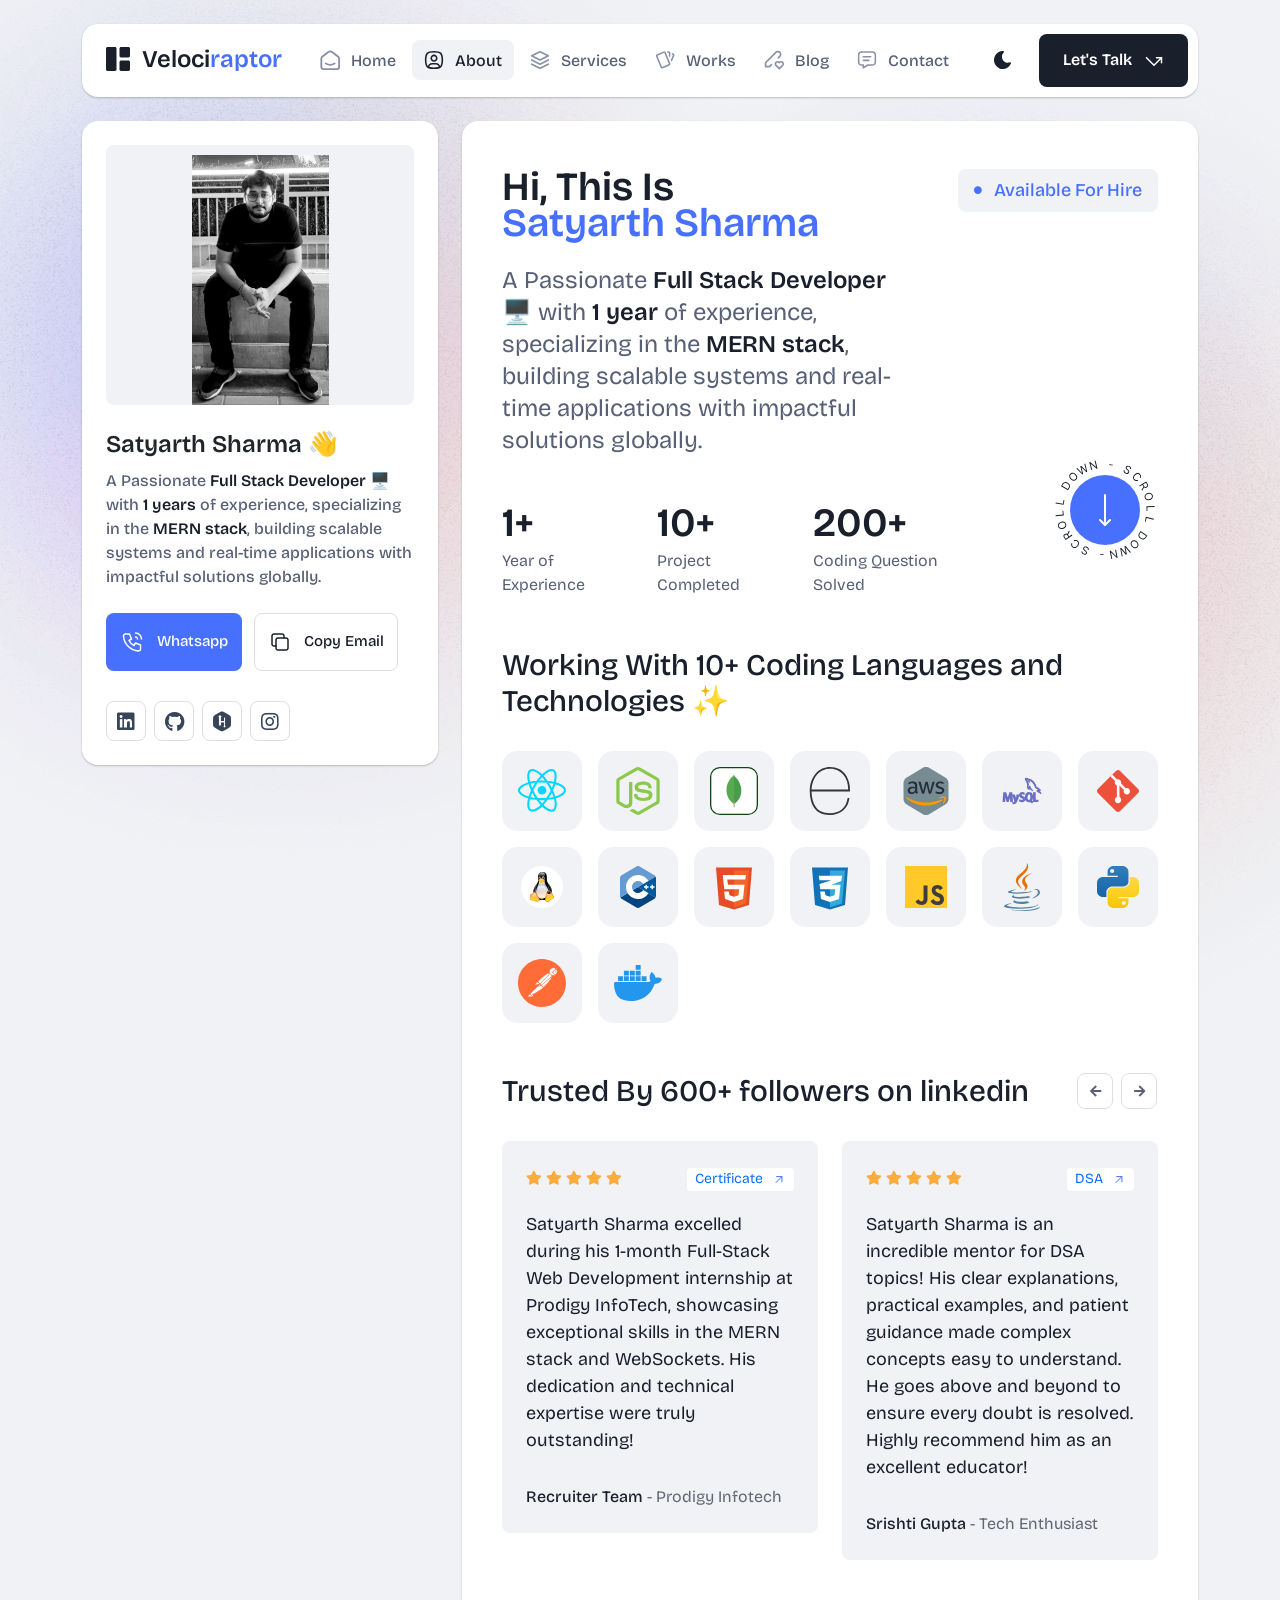
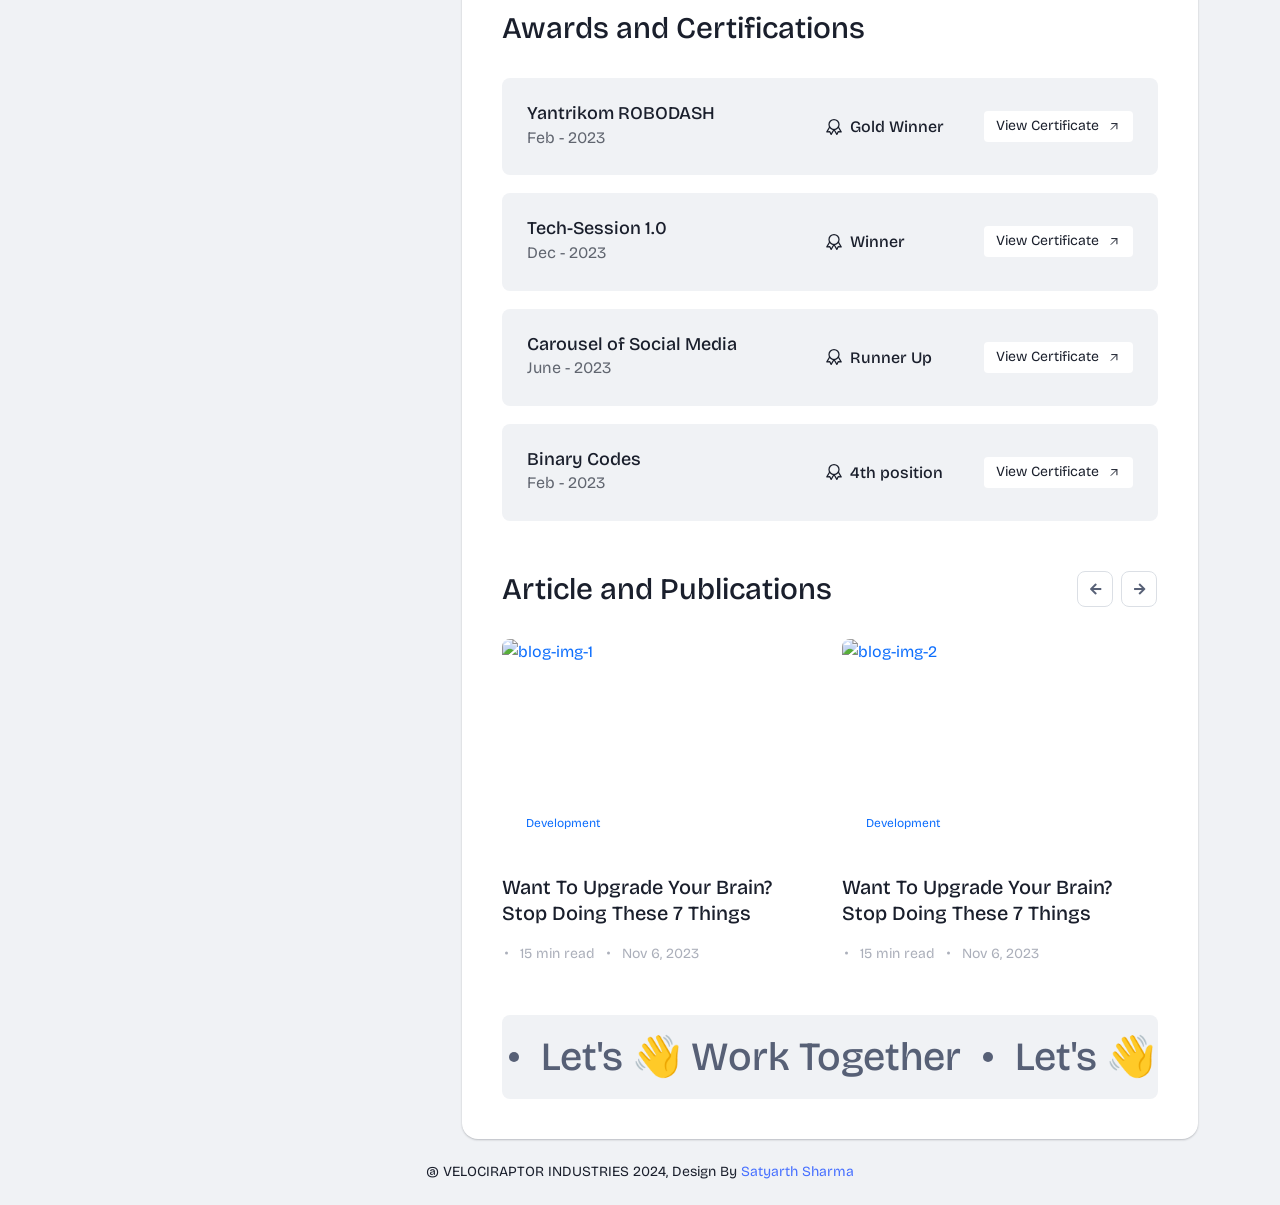
==== about.html @ 73ba74b7 "contact services about is updated now" ====
<!DOCTYPE html>
<html lang="en">

<head>
  <meta charset="UTF-8">
  <meta http-equiv="X-UA-Compatible" content="IE=edge">
  <title>Satyarth Sharma - Software Developer | Tech Educator</title>
  <meta name="description"
    content="Satyarth Sharma - Software Developer | Full-Stack Web Developer with expertise in MERN stack, React.js, Node.js, MongoDB, and WebSockets. Building scalable systems, real-time applications, and delivering innovative solutions.">
  <meta name="keywords"
    content="Satyarth Sharma, Software Developer, Full-Stack Developer, MERN Stack, React.js, Node.js, MongoDB, WebSockets, Buzzerio, Notering, Portfolio">
  <meta name="author" content="Satyarth Sharma">
  <meta name="viewport" content="width=device-width, initial-scale=1">

  <link rel="shortcut icon" type="image/x-icon" href="assets/img/favicon.svg">
  <!-- Place favicon.ico in the root directory -->

  <!-- CSS here -->
  <link rel="stylesheet" href="assets/css/bootstrap.min.css">
  <link rel="stylesheet" href="assets/fontawsome/css/all.min.css">
  <link rel="stylesheet" href="assets/fontawsome/css/fontawesome.min.css">
  <link rel="stylesheet" href="assets/css/slick.css">
  <link rel="stylesheet" href="assets/css/magnific-popup.css">
  <link rel="stylesheet" href="assets/css/style.css">
  <link rel="stylesheet" href="assets/css/responsive.css">
</head>

<body>
  <div id="page-content">
    <!-- header part start -->
    <header class="header-area">
      <nav class="navbar">
        <div class="container">
          <div class="menu-container">
            <div class="logo">
              <a class="navbar-brand me-0" href="index.html">
                <svg width="24" height="24" viewBox="0 0 24 24" fill="none" xmlns="http://www.w3.org/2000/svg">
                  <path
                    d="M0 1.5C0 1.10218 0.158035 0.720644 0.43934 0.43934C0.720644 0.158035 1.10218 0 1.5 0L9 0C9.39782 0 9.77936 0.158035 10.0607 0.43934C10.342 0.720644 10.5 1.10218 10.5 1.5V22.5C10.5 22.8978 10.342 23.2794 10.0607 23.5607C9.77936 23.842 9.39782 24 9 24H1.5C1.10218 24 0.720644 23.842 0.43934 23.5607C0.158035 23.2794 0 22.8978 0 22.5V1.5ZM13.5 1.5C13.5 1.10218 13.658 0.720644 13.9393 0.43934C14.2206 0.158035 14.6022 0 15 0L22.5 0C22.8978 0 23.2794 0.158035 23.5607 0.43934C23.842 0.720644 24 1.10218 24 1.5V9C24 9.39782 23.842 9.77936 23.5607 10.0607C23.2794 10.342 22.8978 10.5 22.5 10.5H15C14.6022 10.5 14.2206 10.342 13.9393 10.0607C13.658 9.77936 13.5 9.39782 13.5 9V1.5ZM13.5 15C13.5 14.6022 13.658 14.2206 13.9393 13.9393C14.2206 13.658 14.6022 13.5 15 13.5H22.5C22.8978 13.5 23.2794 13.658 23.5607 13.9393C23.842 14.2206 24 14.6022 24 15V22.5C24 22.8978 23.842 23.2794 23.5607 23.5607C23.2794 23.842 22.8978 24 22.5 24H15C14.6022 24 14.2206 23.842 13.9393 23.5607C13.658 23.2794 13.5 22.8978 13.5 22.5V15Z"
                    class="logo-icon" />
                </svg>
                <span>Veloci<span class="primary">raptor</span></span>
              </a>
            </div>
            <div class="navbar-main d-flex flex-grow-1">
              <div class="logo inner-logo d-block d-xl-none">
                <a class="navbar-brand me-0" href="index.html">
                  <svg width="24" height="24" viewBox="0 0 24 24" fill="none" xmlns="http://www.w3.org/2000/svg">
                    <path
                      d="M0 1.5C0 1.10218 0.158035 0.720644 0.43934 0.43934C0.720644 0.158035 1.10218 0 1.5 0L9 0C9.39782 0 9.77936 0.158035 10.0607 0.43934C10.342 0.720644 10.5 1.10218 10.5 1.5V22.5C10.5 22.8978 10.342 23.2794 10.0607 23.5607C9.77936 23.842 9.39782 24 9 24H1.5C1.10218 24 0.720644 23.842 0.43934 23.5607C0.158035 23.2794 0 22.8978 0 22.5V1.5ZM13.5 1.5C13.5 1.10218 13.658 0.720644 13.9393 0.43934C14.2206 0.158035 14.6022 0 15 0L22.5 0C22.8978 0 23.2794 0.158035 23.5607 0.43934C23.842 0.720644 24 1.10218 24 1.5V9C24 9.39782 23.842 9.77936 23.5607 10.0607C23.2794 10.342 22.8978 10.5 22.5 10.5H15C14.6022 10.5 14.2206 10.342 13.9393 10.0607C13.658 9.77936 13.5 9.39782 13.5 9V1.5ZM13.5 15C13.5 14.6022 13.658 14.2206 13.9393 13.9393C14.2206 13.658 14.6022 13.5 15 13.5H22.5C22.8978 13.5 23.2794 13.658 23.5607 13.9393C23.842 14.2206 24 14.6022 24 15V22.5C24 22.8978 23.842 23.2794 23.5607 23.5607C23.2794 23.842 22.8978 24 22.5 24H15C14.6022 24 14.2206 23.842 13.9393 23.5607C13.658 23.2794 13.5 22.8978 13.5 22.5V15Z"
                      class="logo-icon" />
                  </svg>
                  <span>Veloci<span class="primary">raptor</span></span>
                </a>
              </div>
              <ul class="navbar-info mx-auto">
                <li class="nav-item">
                  <a class="nav-link" aria-current="page" href="index.html">
                    <svg class="nav-icon" viewBox="0 0 15 15" fill="none" xmlns="http://www.w3.org/2000/svg">
                      <path
                        d="M13.475 4.92481L9.03083 1.46814C8.64082 1.16473 8.1608 1 7.66667 1C7.17254 1 6.69251 1.16473 6.3025 1.46814L1.8575 4.92481C1.59037 5.13254 1.37424 5.39858 1.22563 5.7026C1.07701 6.00662 0.99984 6.34058 1 6.67897V12.679C1 13.121 1.17559 13.5449 1.48816 13.8575C1.80072 14.17 2.22464 14.3456 2.66667 14.3456H12.6667C13.1087 14.3456 13.5326 14.17 13.8452 13.8575C14.1577 13.5449 14.3333 13.121 14.3333 12.679V6.67897C14.3333 5.99314 14.0167 5.34564 13.475 4.92481Z"
                        stroke-width="1.4" stroke-linecap="round" stroke-linejoin="round" />
                      <path d="M10.9753 10.1665C9.13359 11.2773 6.14859 11.2773 4.30859 10.1665" stroke-width="1.4"
                        stroke-linecap="round" stroke-linejoin="round" />
                    </svg>

                    <span>Home</span>
                  </a>
                </li>
                <li class="nav-item">
                  <a class="nav-link active" href="about.html">
                    <svg class="nav-icon" viewBox="0 0 18 18" fill="none" xmlns="http://www.w3.org/2000/svg">
                      <path
                        d="M9 9.8335C9.66304 9.8335 10.2989 9.5701 10.7678 9.10126C11.2366 8.63242 11.5 7.99654 11.5 7.3335C11.5 6.67045 11.2366 6.03457 10.7678 5.56573C10.2989 5.09689 9.66304 4.8335 9 4.8335C8.33696 4.8335 7.70107 5.09689 7.23223 5.56573C6.76339 6.03457 6.5 6.67045 6.5 7.3335C6.5 7.99654 6.76339 8.63242 7.23223 9.10126C7.70107 9.5701 8.33696 9.8335 9 9.8335Z"
                        stroke-width="1.4" stroke-linecap="round" stroke-linejoin="round" />
                      <path
                        d="M9 1.5C15 1.5 16.5 3 16.5 9C16.5 15 15 16.5 9 16.5C3 16.5 1.5 15 1.5 9C1.5 3 3 1.5 9 1.5Z"
                        stroke-width="1.4" stroke-linecap="round" stroke-linejoin="round" />
                      <path
                        d="M4 15.7085V15.6668C4 14.7828 4.35119 13.9349 4.97631 13.3098C5.60143 12.6847 6.44928 12.3335 7.33333 12.3335H10.6667C11.5507 12.3335 12.3986 12.6847 13.0237 13.3098C13.6488 13.9349 14 14.7828 14 15.6668V15.7085"
                        stroke-width="1.4" stroke-linecap="round" stroke-linejoin="round" />
                    </svg>
                    About
                  </a>
                </li>
                <li class="nav-item">
                  <a class="nav-link" href="services.html">
                    <svg class="nav-icon" viewBox="0 0 16 16" fill="none" xmlns="http://www.w3.org/2000/svg">
                      <path d="M7.99967 1.3335L1.33301 4.66683L7.99967 8.00016L14.6663 4.66683L7.99967 1.3335Z"
                        stroke-width="1.4" stroke-linecap="round" stroke-linejoin="round" />
                      <path d="M1.33301 8L7.99967 11.3333L14.6663 8" stroke-width="1.4" stroke-linecap="round"
                        stroke-linejoin="round" />
                      <path d="M1.33301 11.3335L7.99967 14.6668L14.6663 11.3335" stroke-width="1.4"
                        stroke-linecap="round" stroke-linejoin="round" />
                    </svg>
                    Services
                  </a>
                </li>
                <li class="nav-item">
                  <a class="nav-link" href="portfolio.html">
                    <svg class="nav-icon" viewBox="0 0 18 17" fill="none" xmlns="http://www.w3.org/2000/svg">
                      <path
                        d="M2.00326 3.99733L7.95159 1.40649C8.04974 1.36442 8.15533 1.34243 8.26212 1.34181C8.3689 1.34119 8.47473 1.36196 8.57337 1.40289C8.67201 1.44382 8.76145 1.50408 8.83642 1.58013C8.9114 1.65617 8.97039 1.74646 9.00992 1.84566L13.1133 11.764C13.1985 11.9651 13.2014 12.1917 13.1213 12.3949C13.0412 12.5982 12.8845 12.7618 12.6849 12.8507L6.73742 15.4415C6.63922 15.4837 6.53356 15.5058 6.42668 15.5065C6.3198 15.5072 6.21387 15.4864 6.11514 15.4455C6.0164 15.4046 5.92688 15.3442 5.85184 15.2681C5.7768 15.192 5.71778 15.1016 5.67826 15.0023L1.57492 5.08316C1.48963 4.88204 1.48673 4.65546 1.56684 4.45222C1.64696 4.24898 1.80367 4.08616 2.00326 3.99733Z"
                        stroke-width="1.4" stroke-linecap="round" stroke-linejoin="round" />
                      <path
                        d="M11.5 1.3335H12.3333C12.5543 1.3335 12.7663 1.42129 12.9226 1.57757C13.0789 1.73385 13.1667 1.94582 13.1667 2.16683V5.0835"
                        stroke-width="1.4" stroke-linecap="round" stroke-linejoin="round" />
                      <path
                        d="M15.6663 3C15.8863 3.09333 16.0997 3.18083 16.3063 3.2625C16.5098 3.34882 16.6706 3.51241 16.7534 3.71729C16.8362 3.92217 16.8343 4.15155 16.748 4.355L14.833 8.83334"
                        stroke-width="1.4" stroke-linecap="round" stroke-linejoin="round" />
                    </svg>
                    Works
                  </a>
                </li>
                <li class="nav-item">
                  <a class="nav-link" href="blog.html">
                    <svg class="nav-icon" viewBox="0 0 17 16" fill="none" xmlns="http://www.w3.org/2000/svg">
                      <path
                        d="M12.1663 6.16676L13.4163 4.91676C13.6352 4.69789 13.8088 4.43805 13.9273 4.15208C14.0457 3.86612 14.1067 3.55962 14.1067 3.25009C14.1067 2.94056 14.0457 2.63406 13.9273 2.3481C13.8088 2.06213 13.6352 1.80229 13.4163 1.58342C13.1975 1.36455 12.9376 1.19094 12.6517 1.07248C12.3657 0.954033 12.0592 0.893066 11.7497 0.893066C11.4401 0.893066 11.1336 0.954033 10.8477 1.07248C10.5617 1.19094 10.3019 1.36455 10.083 1.58342L1.33301 10.3334V13.6668H4.66634L6.33301 12.0001"
                        stroke-width="1.4" stroke-linecap="round" stroke-linejoin="round" />
                      <path
                        d="M13.0004 15.3335L15.7921 12.5968C15.9633 12.4307 16.0995 12.232 16.1926 12.0124C16.2857 11.7927 16.3339 11.5567 16.3343 11.3181C16.3347 11.0796 16.2873 10.8434 16.1948 10.6235C16.1024 10.4035 15.9669 10.2044 15.7963 10.0377C15.448 9.69712 14.9806 9.50602 14.4935 9.50509C14.0065 9.50415 13.5383 9.69346 13.1888 10.0327L13.0021 10.216L12.8163 10.0327C12.4681 9.69237 12.0008 9.50143 11.5139 9.50049C11.0271 9.49956 10.5591 9.68871 10.2096 10.0277C10.0383 10.1937 9.9021 10.3924 9.80891 10.612C9.71572 10.8316 9.66746 11.0677 9.667 11.3062C9.66653 11.5447 9.71386 11.781 9.80619 12.0009C9.89853 12.2209 10.034 12.4201 10.2046 12.5868L13.0004 15.3335Z"
                        stroke-width="1.4" stroke-linecap="round" stroke-linejoin="round" />
                    </svg>
                    Blog
                  </a>
                </li>
                <li class="nav-item">
                  <a class="nav-link" href="contact.html">
                    <svg class="nav-icon" viewBox="0 0 18 17" fill="none" xmlns="http://www.w3.org/2000/svg">
                      <path d="M5.66699 5.5H12.3337" stroke-width="1.4" stroke-linecap="round"
                        stroke-linejoin="round" />
                      <path d="M5.66699 8.8335H10.667" stroke-width="1.4" stroke-linecap="round"
                        stroke-linejoin="round" />
                      <path
                        d="M14 1.3335C14.663 1.3335 15.2989 1.59689 15.7678 2.06573C16.2366 2.53457 16.5 3.17045 16.5 3.8335V10.5002C16.5 11.1632 16.2366 11.7991 15.7678 12.2679C15.2989 12.7368 14.663 13.0002 14 13.0002H9.83333L5.66667 15.5002V13.0002H4C3.33696 13.0002 2.70107 12.7368 2.23223 12.2679C1.76339 11.7991 1.5 11.1632 1.5 10.5002V3.8335C1.5 3.17045 1.76339 2.53457 2.23223 2.06573C2.70107 1.59689 3.33696 1.3335 4 1.3335H14Z"
                        stroke-width="1.4" stroke-linecap="round" stroke-linejoin="round" />
                    </svg>
                    Contact
                  </a>
                </li>
              </ul>
              <div class="header-right-info d-flex align-items-center">
                <button class="theme-control-btn">
                  <span class="dark">
                    <svg width="24" height="24" viewBox="0 0 24 24" fill="none" xmlns="http://www.w3.org/2000/svg">
                      <path
                        d="M11.8005 3C10.207 3.0003 8.64356 3.44286 7.27683 4.28049C5.91011 5.11811 4.79139 6.31937 4.04002 7.75612C3.28865 9.19288 2.93281 10.8112 3.01046 12.4386C3.08811 14.0659 3.59633 15.6411 4.48091 16.9963C5.3655 18.3514 6.59326 19.4356 8.03324 20.1333C9.47322 20.8309 11.0714 21.1157 12.6573 20.9574C14.2432 20.7991 15.7573 20.2036 17.0381 19.2344C18.319 18.2652 19.3185 16.9587 19.9301 15.4542C20.2302 14.7162 19.5111 13.9746 18.7875 14.2752C17.5475 14.7888 16.1706 14.8418 14.8963 14.425C13.622 14.0082 12.5308 13.1479 11.8126 11.9937C11.0943 10.8396 10.7943 9.4645 10.9648 8.10764C11.1353 6.75077 11.7655 5.49792 12.7458 4.5669L12.8136 4.4949C13.2986 3.9279 12.913 3.0072 12.1464 3.0072H11.9122L11.8524 3.0018L11.7996 3H11.8005Z"
                        fill="#1A1F2C" />
                    </svg>
                    <small class="theme-text d-block d-xl-none">Change appearance</small>
                  </span>
                  <span class="light">
                    <svg width="24" height="24" viewBox="0 0 24 24" fill="none" xmlns="http://www.w3.org/2000/svg">
                      <path
                        d="M12 19C12.2449 19 12.4813 19.09 12.6644 19.2527C12.8474 19.4155 12.9643 19.6397 12.993 19.883L13 20V21C12.9997 21.2549 12.9021 21.5 12.7272 21.6854C12.5522 21.8707 12.313 21.9822 12.0586 21.9972C11.8042 22.0121 11.5536 21.9293 11.3582 21.7657C11.1627 21.6021 11.0371 21.3701 11.007 21.117L11 21V20C11 19.7348 11.1054 19.4804 11.2929 19.2929C11.4804 19.1054 11.7348 19 12 19Z"
                        fill="#FD7E41" />
                      <path
                        d="M18.3127 16.9099L18.4067 16.9929L19.1067 17.6929C19.2861 17.8729 19.3902 18.1144 19.398 18.3683C19.4057 18.6223 19.3165 18.8697 19.1485 19.0602C18.9804 19.2508 18.7462 19.3702 18.4933 19.3943C18.2403 19.4184 17.9877 19.3454 17.7867 19.1899L17.6927 19.1069L16.9927 18.4069C16.8202 18.2347 16.7165 18.0053 16.7012 17.7619C16.6859 17.5186 16.76 17.278 16.9097 17.0855C17.0593 16.893 17.2741 16.7618 17.5137 16.7166C17.7533 16.6713 18.0012 16.7152 18.2107 16.8399L18.3127 16.9099Z"
                        fill="#FD7E41" />
                      <path
                        d="M7.00747 16.993C7.17965 17.1652 7.28308 17.3943 7.29836 17.6373C7.31364 17.8803 7.23972 18.1206 7.09047 18.313L7.00747 18.407L6.30747 19.107C6.12751 19.2863 5.88604 19.3905 5.63209 19.3982C5.37814 19.406 5.13076 19.3168 4.94019 19.1487C4.74963 18.9807 4.63017 18.7464 4.60607 18.4935C4.58198 18.2406 4.65506 17.988 4.81047 17.787L4.89347 17.693L5.59347 16.993C5.781 16.8055 6.03531 16.7002 6.30047 16.7002C6.56563 16.7002 6.81994 16.8055 7.00747 16.993Z"
                        fill="#FD7E41" />
                      <path
                        d="M3.99987 11C4.25475 11.0003 4.4999 11.0979 4.68524 11.2728C4.87057 11.4478 4.9821 11.687 4.99704 11.9414C5.01198 12.1958 4.92919 12.4464 4.7656 12.6418C4.60201 12.8373 4.36996 12.9629 4.11687 12.993L3.99987 13H2.99987C2.74499 12.9997 2.49984 12.9021 2.3145 12.7272C2.12916 12.5522 2.01763 12.313 2.0027 12.0586C1.98776 11.8042 2.07054 11.5536 2.23413 11.3582C2.39772 11.1627 2.62977 11.0371 2.88287 11.007L2.99987 11H3.99987Z"
                        fill="#FD7E41" />
                      <path
                        d="M20.9999 11C21.2547 11.0003 21.4999 11.0979 21.6852 11.2728C21.8706 11.4478 21.9821 11.687 21.997 11.9414C22.012 12.1958 21.9292 12.4464 21.7656 12.6418C21.602 12.8373 21.37 12.9629 21.1169 12.993L20.9999 13H19.9999C19.745 12.9997 19.4998 12.9021 19.3145 12.7272C19.1292 12.5522 19.0176 12.313 19.0027 12.0586C18.9878 11.8042 19.0705 11.5536 19.2341 11.3582C19.3977 11.1627 19.6298 11.0371 19.8829 11.007L19.9999 11H20.9999Z"
                        fill="#FD7E41" />
                      <path
                        d="M6.21264 4.80985L6.30664 4.89285L7.00664 5.59285C7.18599 5.77281 7.29011 6.01429 7.29787 6.26824C7.30562 6.52219 7.21642 6.76957 7.04839 6.96013C6.88036 7.1507 6.64609 7.27016 6.39316 7.29425C6.14024 7.31834 5.88763 7.24526 5.68664 7.08985L5.59264 7.00685L4.89264 6.30685C4.72073 6.13453 4.61757 5.90543 4.6025 5.66248C4.58744 5.41954 4.6615 5.17945 4.8108 4.98721C4.9601 4.79497 5.1744 4.66378 5.41351 4.61824C5.65262 4.57271 5.90013 4.61594 6.10964 4.73985L6.21264 4.80985Z"
                        fill="#FD7E41" />
                      <path
                        d="M19.1071 4.89288C19.2793 5.06508 19.3827 5.29418 19.398 5.5372C19.4132 5.78023 19.3393 6.02048 19.1901 6.21288L19.1071 6.30688L18.4071 7.00688C18.2271 7.18623 17.9856 7.29036 17.7317 7.29811C17.4777 7.30587 17.2304 7.21667 17.0398 7.04864C16.8492 6.8806 16.7298 6.64633 16.7057 6.39341C16.6816 6.14049 16.7547 5.88788 16.9101 5.68688L16.9931 5.59288L17.6931 4.89288C17.8806 4.70541 18.1349 4.6001 18.4001 4.6001C18.6652 4.6001 18.9196 4.70541 19.1071 4.89288Z"
                        fill="#FD7E41" />
                      <path
                        d="M12 2C12.2449 2.00003 12.4813 2.08996 12.6644 2.25272C12.8474 2.41547 12.9643 2.63975 12.993 2.883L13 3V4C12.9997 4.25488 12.9021 4.50003 12.7272 4.68537C12.5522 4.8707 12.313 4.98223 12.0586 4.99717C11.8042 5.01211 11.5536 4.92933 11.3582 4.76573C11.1627 4.60214 11.0371 4.3701 11.007 4.117L11 4V3C11 2.73478 11.1054 2.48043 11.2929 2.29289C11.4804 2.10536 11.7348 2 12 2Z"
                        fill="#FD7E41" />
                      <path
                        d="M12 7C12.9797 6.99994 13.9378 7.28769 14.7553 7.8275C15.5729 8.36731 16.2138 9.1354 16.5986 10.0364C16.9833 10.9373 17.0949 11.9315 16.9195 12.8953C16.7441 13.8592 16.2893 14.7502 15.6118 15.4579C14.9343 16.1655 14.0638 16.6585 13.1085 16.8756C12.1532 17.0928 11.1552 17.0245 10.2383 16.6793C9.3215 16.334 8.52629 15.7271 7.95146 14.9338C7.37663 14.1405 7.04752 13.1958 7.005 12.217L7 12L7.005 11.783C7.06092 10.4958 7.61161 9.27978 8.54222 8.38866C9.47284 7.49754 10.7115 7.00007 12 7Z"
                        fill="#FD7E41" />

                    </svg>
                    <small class="theme-text d-block d-xl-none">Change appearance</small>
                  </span>
                </button>
                <a href="contact.html" class="lets-talk-btn">
                  Let's Talk
                  <svg class="icon" width="20" height="20" viewBox="0 0 20 20" fill="none"
                    xmlns="http://www.w3.org/2000/svg">
                    <path d="M17.5 11.6665V6.6665H12.5" stroke="white" stroke-width="1.5" stroke-linecap="round"
                      stroke-linejoin="round" />
                    <path d="M17.5 6.6665L10 14.1665L2.5 6.6665" stroke="white" stroke-width="1.5"
                      stroke-linecap="round" stroke-linejoin="round" />
                  </svg>
                </a>
              </div>
            </div>
            <div class="mobile-menu-overlay d-block d-lg-none"></div>
            <div class="mobile-menu-control-bar d-block d-xl-none">
              <button class="mobile-menu-control-bar">
                <i class="fas fa-bars"></i>
              </button>
            </div>
          </div>
        </div>
      </nav>
    </header>
    <!-- header part end -->

    <!-- main area part start -->
    <main>

      <section class="content-box-area mt-4">
        <div class="container">
          <div class="row g-4">
            <div class="col-xl-4">
              <div class="card profile-card">
                <div class="card-body">
                  <div class="image text-center">
                    <img src="assets/img/images/profile.png" alt="profile">
                  </div>
                  <div class="text">
                    <h3 class="card-title">Satyarth Sharma 👋</h3>
                    <p>A Passionate <span>Full Stack Developer</span> 🖥️ with
                      <span>1
                        years</span> of experience, specializing in the <span>MERN stack</span>, building scalable
                      systems and real-time applications with impactful solutions globally.
                    </p>
                    <div class="common-button-groups">

                      <a class="btn btn-call"
                        href="https://wa.me/917309797690?text=Hi%2C%20I%20found%20your%20portfolio.%20Let's%20connect!"
                        target="_blank">
                        <svg class="icon" width="25" height="24" viewBox="0 0 25 24" fill="none"
                          xmlns="http://www.w3.org/2000/svg">
                          <path
                            d="M5.5 4H9.5L11.5 9L9 10.5C10.071 12.6715 11.8285 14.429 14 15.5L15.5 13L20.5 15V19C20.5 19.5304 20.2893 20.0391 19.9142 20.4142C19.5391 20.7893 19.0304 21 18.5 21C14.5993 20.763 10.9202 19.1065 8.15683 16.3432C5.3935 13.5798 3.73705 9.90074 3.5 6C3.5 5.46957 3.71071 4.96086 4.08579 4.58579C4.46086 4.21071 4.96957 4 5.5 4Z"
                            stroke="white" stroke-width="1.5" stroke-linecap="round" stroke-linejoin="round" />
                          <path
                            d="M15.5 7C16.0304 7 16.5391 7.21071 16.9142 7.58579C17.2893 7.96086 17.5 8.46957 17.5 9"
                            stroke="white" stroke-width="1.5" stroke-linecap="round" stroke-linejoin="round" />
                          <path d="M15.5 3C17.0913 3 18.6174 3.63214 19.7426 4.75736C20.8679 5.88258 21.5 7.4087 21.5 9"
                            stroke="white" stroke-width="1.5" stroke-linecap="round" stroke-linejoin="round" />
                        </svg>
                        Whatsapp
                      </a>
                      <button class="btn btn-copy" data-clipboard-text="sharmasatyarth04@gmail.com">
                        <svg class="icon" width="24" height="24" viewBox="0 0 24 24" fill="none"
                          xmlns="http://www.w3.org/2000/svg">
                          <path
                            d="M8 10C8 9.46957 8.21071 8.96086 8.58579 8.58579C8.96086 8.21071 9.46957 8 10 8H18C18.5304 8 19.0391 8.21071 19.4142 8.58579C19.7893 8.96086 20 9.46957 20 10V18C20 18.5304 19.7893 19.0391 19.4142 19.4142C19.0391 19.7893 18.5304 20 18 20H10C9.46957 20 8.96086 19.7893 8.58579 19.4142C8.21071 19.0391 8 18.5304 8 18V10Z"
                            stroke-width="1.5" stroke-linecap="round" stroke-linejoin="round" />
                          <path
                            d="M16 8V6C16 5.46957 15.7893 4.96086 15.4142 4.58579C15.0391 4.21071 14.5304 4 14 4H6C5.46957 4 4.96086 4.21071 4.58579 4.58579C4.21071 4.96086 4 5.46957 4 6V14C4 14.5304 4.21071 15.0391 4.58579 15.4142C4.96086 15.7893 5.46957 16 6 16H8"
                            stroke-width="1.5" stroke-linecap="round" stroke-linejoin="round" />
                        </svg>
                        Copy Email
                      </button>
                    </div>
                    <div class="social-media-icon">
                      <ul class="list-unstyled">
                        <li><a href="https://www.linkedin.com/in/satyarth-sharma/" target="_blank"><i
                              class="fab fa-linkedin"></i></a></li>
                        <li><a href="https://github.com/shsat94" target="_blank"><i class="fab fa-github"></i></a></li>
                        <li><a href="https://www.hackerrank.com/profile/shsat94" target="_blank"><i
                              class="fab fa-hackerrank"></i></a></li>
                        <li><a href="https://www.instagram.com/s_satyarth_sharma_g/" target="_blank"><i
                              class="fab fa-instagram"></i></a></li>
                      </ul>
                    </div>
                  </div>
                </div>
              </div>
            </div>
            <div class="col-xl-8">
              <div class="card content-box-card">
                <div class="card-body">
                  <div class="top-info">
                    <div class="text">
                      <h1 class="main-title">Hi, This Is <span>Satyarth Sharma</span></h1>
                      <p>A Passionate <b>Full Stack Developer</b> 🖥️ with <b>1 year</b> of experience, specializing in
                        the <b>MERN stack</b>, building scalable
                        systems and real-time applications with impactful solutions globally.
                      </p>
                    </div>
                    <div class="available-btn">
                      <span><i class="fas fa-circle"></i> Available For Hire</span>
                    </div>
                  </div>
                  <div class="counter-area">
                    <div class="counter">
                      <div class="counter-item">
                        <h3 class="number">1+</h3>
                        <p class="subtitle">Year of Experience</p>
                      </div>
                      <div class="counter-item">
                        <h3 class="number">10+</h3>
                        <p class="subtitle">Project Completed
                        </p>
                      </div>
                      <div class="counter-item">
                        <h3 class="number">200+</h3>
                        <p class="subtitle">Coding Question Solved
                        </p>
                      </div>
                    </div>
                    <div class="circle-area">
                      <div class="circle-text">
                        <img class="circle-image" src="assets/img/about-us/circle-text.svg" alt="circle-text">
                        <img class="circle-image circle-image-light d-none"
                          src="assets/img/about-us/circle-text-light.svg" alt="circle-text">
                        <span class="arrow-down">
                          <svg width="40" height="40" viewBox="0 0 40 40" fill="none"
                            xmlns="http://www.w3.org/2000/svg">
                            <path d="M20 5V35" stroke="white" stroke-width="2" stroke-linecap="round"
                              stroke-linejoin="round" />
                            <path d="M15 30L20 35L25 30" stroke="white" stroke-width="2" stroke-linecap="round"
                              stroke-linejoin="round" />
                          </svg>
                        </span>
                      </div>
                    </div>
                  </div>
                  <div class="working-with-area">
                    <h2 class="main-common-title">Working With 10+ Coding Languages and Technologies ✨
                    </h2>
                    <div class="working-with-main">
                      <div class="items">
                        <img src="assets/img/icons/reactjs.svg" alt="reactjs">
                      </div>
                      <div class="items">
                        <img src="assets/img/icons/nodejs.svg" alt="nodejs">
                      </div>
                      <div class="items">
                        <img src="assets/img/icons/mongodb.svg" alt="mongodb">
                      </div>
                      <div class="items">
                        <img src="assets/img/icons/expressjs.svg" alt="expressjs">
                      </div>
                      <div class="items">
                        <img src="assets/img/icons/aws.svg" alt="aws">
                      </div>
                      <div class="items">
                        <img src="assets/img/icons/mysql.svg" alt="mysql">
                      </div>
                      <div class="items">
                        <img src="assets/img/icons/git.svg" alt="git">
                      </div>
                      <div class="items">
                        <img src="assets/img/icons/linux.svg" alt="linux">
                      </div>
                      <div class="items">
                        <img src="assets/img/icons/cpp.svg" alt="cpp">
                      </div>
                      <div class="items">
                        <img src="assets/img/icons/html.svg" alt="html">
                      </div>
                      <div class="items">
                        <img src="assets/img/icons/css.svg" alt="css">
                      </div>
                      <div class="items">
                        <img src="assets/img/icons/js.svg" alt="js">
                      </div>
                      <div class="items">
                        <img src="assets/img/icons/java.svg" alt="java">
                      </div>
                      <div class="items">
                        <img src="assets/img/icons/python.svg" alt="python">
                      </div>
                      <div class="items">
                        <img src="assets/img/icons/postman.svg" alt="postman">
                      </div>
                      <div class="items">
                        <img src="assets/img/icons/docker.svg" alt="docker">
                      </div>
                    </div>
                  </div>
                  <div class="client-feedback">
                    <h2 class="main-common-title">Trusted By 600+ followers on linkedin
                    </h2>
                    <div class="row client-feedback-slider">
                      <div class="col-lg-6">
                        <div class="feedback-item">
                          <div class="feedback-top-info">
                            <div class="rating">
                              <i class="fas fa-star"></i>
                              <i class="fas fa-star"></i>
                              <i class="fas fa-star"></i>
                              <i class="fas fa-star"></i>
                              <i class="fas fa-star"></i>
                            </div>
                            <div class="website">
                              <a href="https://drive.google.com/file/d/1EKzsMSr1m_kROUANk1iTKlRx1RsbOxlS/view"
                                target="_blank">Certificate
                                <svg class="arrow-up" width="14" height="15" viewBox="0 0 14 15" fill="none"
                                  xmlns="http://www.w3.org/2000/svg">
                                  <path d="M9.91634 4.5835L4.08301 10.4168" stroke-linecap="round"
                                    stroke-linejoin="round" />
                                  <path d="M4.66699 4.5835H9.91699V9.8335" stroke-linecap="round"
                                    stroke-linejoin="round" />
                                </svg>
                              </a>
                            </div>
                          </div>
                          <div class="details">
                            <p>
                              Satyarth Sharma excelled during his 1-month Full-Stack Web Development internship at
                              Prodigy InfoTech, showcasing exceptional skills in the MERN stack and WebSockets. His
                              dedication and technical expertise were truly outstanding!
                            </p>
                          </div>
                          <div class="designation">
                            <p><span>Recruiter Team</span> - Prodigy Infotech</p>
                          </div>
                        </div>
                      </div>
                      <div class="col-lg-6">
                        <div class="feedback-item">
                          <div class="feedback-top-info">
                            <div class="rating">
                              <i class="fas fa-star"></i>
                              <i class="fas fa-star"></i>
                              <i class="fas fa-star"></i>
                              <i class="fas fa-star"></i>
                              <i class="fas fa-star"></i>
                            </div>
                            <div class="website">
                              <a href="https://www.geeksforgeeks.org/dsa-tutorial-learn-data-structures-and-algorithms/" target="_blank">DSA
                                <svg class="arrow-up" width="14" height="15" viewBox="0 0 14 15" fill="none"
                                  xmlns="http://www.w3.org/2000/svg">
                                  <path d="M9.91634 4.5835L4.08301 10.4168" stroke-linecap="round"
                                    stroke-linejoin="round" />
                                  <path d="M4.66699 4.5835H9.91699V9.8335" stroke-linecap="round"
                                    stroke-linejoin="round" />
                                </svg>
                              </a>
                            </div>
                          </div>
                          <div class="details">
                            <p>
                              Satyarth Sharma is an incredible mentor for DSA topics! His clear explanations, practical
                              examples, and patient guidance made complex concepts easy to understand. He goes above and
                              beyond to ensure every doubt is resolved. Highly recommend him as an excellent educator!
                            </p>
                          </div>
                          <div class="designation">
                            <p><span>Srishti Gupta</span> - Tech Enthusiast</p>
                          </div>
                        </div>
                      </div>
                      <div class="col-lg-6">
                        <div class="feedback-item">
                          <div class="feedback-top-info">
                            <div class="rating">
                              <i class="fas fa-star"></i>
                              <i class="fas fa-star"></i>
                              <i class="fas fa-star"></i>
                              <i class="fas fa-star"></i>
                              <i class="fas fa-star"></i>
                            </div>
                            <div class="website">
                              <a href="https://github.com/AvantikaRathour/tetxutils" target="_blank">Github
                                <svg class="arrow-up" width="14" height="15" viewBox="0 0 14 15" fill="none"
                                  xmlns="http://www.w3.org/2000/svg">
                                  <path d="M9.91634 4.5835L4.08301 10.4168" stroke-linecap="round"
                                    stroke-linejoin="round" />
                                  <path d="M4.66699 4.5835H9.91699V9.8335" stroke-linecap="round"
                                    stroke-linejoin="round" />
                                </svg>
                              </a>
                            </div>
                          </div>
                          <div class="details">
                            <p>
                              Satyarth Sharma's contributions to my GitHub project were exceptional, showcasing his
                              technical expertise and collaborative spirit. His problem-solving skills and dedication
                              added immense value to the project!
                            </p>
                          </div>
                          <div class="designation">
                            <p><span>Avantika Rathour</span> - Web Dev Intern</p>
                          </div>
                        </div>
                      </div>
                    </div>
                  </div>
                  <div class="awards-recognitions">
                    <h2 class="main-common-title">Awards and Certifications
                    </h2>
                    <div class="awards-recognitions-main">
                      <ul class="list-unstyled">
                        <li>
                          <a href="https://drive.google.com/file/d/1EbD8VR2pXnHaCcxknPmZd-6opefbCLr-/view" target="_blank" class="d-block w-100">
                            <div class="awards-item">
                              <div class="award-name">
                                
                                <div class="text">
                                  <h4 class="title">Yantrikom ROBODASH</h4>
                                  <p class="year">Feb - 2023</p>
                                </div>
                              </div>
                              <div class="winner-tag">
                                <h4 class="title">
                                  <svg class="icon" width="24" height="24" viewBox="0 0 24 24" fill="none"
                                    xmlns="http://www.w3.org/2000/svg">
                                    <path
                                      d="M6 9C6 10.5913 6.63214 12.1174 7.75736 13.2426C8.88258 14.3679 10.4087 15 12 15C13.5913 15 15.1174 14.3679 16.2426 13.2426C17.3679 12.1174 18 10.5913 18 9C18 7.4087 17.3679 5.88258 16.2426 4.75736C15.1174 3.63214 13.5913 3 12 3C10.4087 3 8.88258 3.63214 7.75736 4.75736C6.63214 5.88258 6 7.4087 6 9Z"
                                      stroke-width="1.5" stroke-linecap="round" stroke-linejoin="round" />
                                    <path d="M12 15L15.4 20.89L16.998 17.657L20.596 17.889L17.196 12" stroke-width="1.5"
                                      stroke-linecap="round" stroke-linejoin="round" />
                                    <path d="M6.80234 12L3.40234 17.89L7.00034 17.657L8.59834 20.889L11.9983 15"
                                      stroke-width="1.5" stroke-linecap="round" stroke-linejoin="round" />
                                  </svg>
                                  Gold Winner
                                </h4>
                              </div>
                              <div class="project-btn">
                                <span>
                                  View Certificate
                                  <svg class="arrow-up" width="14" height="15" viewBox="0 0 14 15" fill="none"
                                    xmlns="http://www.w3.org/2000/svg">
                                    <path d="M9.91634 4.5835L4.08301 10.4168" stroke-linecap="round"
                                      stroke-linejoin="round" />
                                    <path d="M4.66699 4.5835H9.91699V9.8335" stroke-linecap="round"
                                      stroke-linejoin="round" />
                                  </svg>
                                </span>
                              </div>
                            </div>
                          </a>
                        </li>
                        <li>
                          <a href="https://drive.google.com/file/d/1EkaMm1ECaPeCTRBjyS8_i1gLWeszAQSr/view" target="_blank" class="d-block w-100">
                            <div class="awards-item">
                              <div class="award-name">
                                <div class="text">
                                  <h4 class="title">Tech-Session 1.0</h4>
                                  <p class="year">Dec - 2023</p>
                                </div>
                              </div>
                              <div class="winner-tag">
                                <h4 class="title">
                                  <svg class="icon" width="24" height="24" viewBox="0 0 24 24" fill="none"
                                    xmlns="http://www.w3.org/2000/svg">
                                    <path
                                      d="M6 9C6 10.5913 6.63214 12.1174 7.75736 13.2426C8.88258 14.3679 10.4087 15 12 15C13.5913 15 15.1174 14.3679 16.2426 13.2426C17.3679 12.1174 18 10.5913 18 9C18 7.4087 17.3679 5.88258 16.2426 4.75736C15.1174 3.63214 13.5913 3 12 3C10.4087 3 8.88258 3.63214 7.75736 4.75736C6.63214 5.88258 6 7.4087 6 9Z"
                                      stroke-width="1.5" stroke-linecap="round" stroke-linejoin="round" />
                                    <path d="M12 15L15.4 20.89L16.998 17.657L20.596 17.889L17.196 12" stroke-width="1.5"
                                      stroke-linecap="round" stroke-linejoin="round" />
                                    <path d="M6.80234 12L3.40234 17.89L7.00034 17.657L8.59834 20.889L11.9983 15"
                                      stroke-width="1.5" stroke-linecap="round" stroke-linejoin="round" />
                                  </svg>
                                  Winner
                                </h4>
                              </div>
                              <div class="project-btn">
                                <span>
                                  View Certificate
                                  <svg class="arrow-up" width="14" height="15" viewBox="0 0 14 15" fill="none"
                                    xmlns="http://www.w3.org/2000/svg">
                                    <path d="M9.91634 4.5835L4.08301 10.4168" stroke-linecap="round"
                                      stroke-linejoin="round" />
                                    <path d="M4.66699 4.5835H9.91699V9.8335" stroke-linecap="round"
                                      stroke-linejoin="round" />
                                  </svg>
                                </span>
                              </div>
                            </div>
                          </a>
                        </li>
                        <li>
                          <a href="https://drive.google.com/file/d/1Eoyug4T0kRNd2VKljOVOoSh51Oy0OJ15/view" target="_blank" class="d-block w-100">
                            <div class="awards-item">
                              <div class="award-name">
                                <div class="text">
                                  <h4 class="title">Carousel of Social Media</h4>
                                  <p class="year">June - 2023</p>
                                </div>
                              </div>
                              <div class="winner-tag">
                                <h4 class="title">
                                  <svg class="icon" width="24" height="24" viewBox="0 0 24 24" fill="none"
                                    xmlns="http://www.w3.org/2000/svg">
                                    <path
                                      d="M6 9C6 10.5913 6.63214 12.1174 7.75736 13.2426C8.88258 14.3679 10.4087 15 12 15C13.5913 15 15.1174 14.3679 16.2426 13.2426C17.3679 12.1174 18 10.5913 18 9C18 7.4087 17.3679 5.88258 16.2426 4.75736C15.1174 3.63214 13.5913 3 12 3C10.4087 3 8.88258 3.63214 7.75736 4.75736C6.63214 5.88258 6 7.4087 6 9Z"
                                      stroke-width="1.5" stroke-linecap="round" stroke-linejoin="round" />
                                    <path d="M12 15L15.4 20.89L16.998 17.657L20.596 17.889L17.196 12" stroke-width="1.5"
                                      stroke-linecap="round" stroke-linejoin="round" />
                                    <path d="M6.80234 12L3.40234 17.89L7.00034 17.657L8.59834 20.889L11.9983 15"
                                      stroke-width="1.5" stroke-linecap="round" stroke-linejoin="round" />
                                  </svg>
                                  Runner Up
                                </h4>
                              </div>
                              <div class="project-btn">
                                <span>
                                  View Certificate
                                  <svg class="arrow-up" width="14" height="15" viewBox="0 0 14 15" fill="none"
                                    xmlns="http://www.w3.org/2000/svg">
                                    <path d="M9.91634 4.5835L4.08301 10.4168" stroke-linecap="round"
                                      stroke-linejoin="round" />
                                    <path d="M4.66699 4.5835H9.91699V9.8335" stroke-linecap="round"
                                      stroke-linejoin="round" />
                                  </svg>
                                </span>
                              </div>
                            </div>
                          </a>
                        </li>
                        
                        <li>
                          <a href="https://drive.google.com/file/d/1Ee4_uadJ4vnkqRHN92iH8P8EGuQtdgwW/view" target="_blank" class="d-block w-100">
                            <div class="awards-item">
                              <div class="award-name">
                                <div class="text">
                                  <h4 class="title">Binary Codes</h4>
                                  <p class="year">Feb - 2023</p>
                                </div>
                              </div>
                              <div class="winner-tag">
                                <h4 class="title">
                                  <svg class="icon" width="24" height="24" viewBox="0 0 24 24" fill="none"
                                    xmlns="http://www.w3.org/2000/svg">
                                    <path
                                      d="M6 9C6 10.5913 6.63214 12.1174 7.75736 13.2426C8.88258 14.3679 10.4087 15 12 15C13.5913 15 15.1174 14.3679 16.2426 13.2426C17.3679 12.1174 18 10.5913 18 9C18 7.4087 17.3679 5.88258 16.2426 4.75736C15.1174 3.63214 13.5913 3 12 3C10.4087 3 8.88258 3.63214 7.75736 4.75736C6.63214 5.88258 6 7.4087 6 9Z"
                                      stroke-width="1.5" stroke-linecap="round" stroke-linejoin="round" />
                                    <path d="M12 15L15.4 20.89L16.998 17.657L20.596 17.889L17.196 12" stroke-width="1.5"
                                      stroke-linecap="round" stroke-linejoin="round" />
                                    <path d="M6.80234 12L3.40234 17.89L7.00034 17.657L8.59834 20.889L11.9983 15"
                                      stroke-width="1.5" stroke-linecap="round" stroke-linejoin="round" />
                                  </svg>
                                  4th position
                                </h4>
                              </div>
                              <div class="project-btn">
                                <span>
                                  View Certificate
                                  <svg class="arrow-up" width="14" height="15" viewBox="0 0 14 15" fill="none"
                                    xmlns="http://www.w3.org/2000/svg">
                                    <path d="M9.91634 4.5835L4.08301 10.4168" stroke-linecap="round"
                                      stroke-linejoin="round" />
                                    <path d="M4.66699 4.5835H9.91699V9.8335" stroke-linecap="round"
                                      stroke-linejoin="round" />
                                  </svg>
                                </span>
                              </div>
                            </div>
                          </a>
                        </li>
                      </ul>
                    </div>
                  </div>
                  <div class="article-publications">
                    <h2 class="main-common-title">Article and Publications</h2>
                    <div class="article-publications-main">
                      <div class="row article-publications-slider">
                        <div class="col-lg-6">
                          <div class="article-publications-item">
                            <div class="image">
                              <a href="article.html" class="d-block w-100">
                                <img src="assets/img/blog/blog-img-1.jpg" alt="blog-img-1" class="img-fluid w-100">
                              </a>
                              <a href="article.html" class="tags">Development</a>
                            </div>
                            <div class="text">
                              <a href="article.html" class="title">Want To Upgrade Your Brain? Stop Doing These 7
                                Things</a>
                              <ul class="list-unstyled">
                                <li>15 min read</li>
                                <li>Nov 6, 2023</li>
                              </ul>
                            </div>
                          </div>
                        </div>
                        <div class="col-lg-6">
                          <div class="article-publications-item">
                            <div class="image">
                              <a href="article.html" class="d-block w-100">
                                <img src="assets/img/blog/blog-img-2.jpg" alt="blog-img-2" class="img-fluid w-100">
                              </a>
                              <a href="article.html" class="tags">Development</a>
                            </div>
                            <div class="text">
                              <a href="article.html" class="title">Want To Upgrade Your Brain? Stop Doing These 7
                                Things</a>
                              <ul class="list-unstyled">
                                <li>15 min read</li>
                                <li>Nov 6, 2023</li>
                              </ul>
                            </div>
                          </div>
                        </div>
                        <div class="col-lg-6">
                          <div class="article-publications-item">
                            <div class="image">
                              <a href="article.html" class="d-block w-100">
                                <img src="assets/img/blog/blog-img-3.jpg" alt="blog-img-3" class="img-fluid w-100">
                              </a>
                              <a href="article.html" class="tags">Development</a>
                            </div>
                            <div class="text">
                              <a href="article.html" class="title">Want To Upgrade Your Brain? Stop Doing These 7
                                Things</a>
                              <ul class="list-unstyled">
                                <li>15 min read</li>
                                <li>Nov 6, 2023</li>
                              </ul>
                            </div>
                          </div>
                        </div>
                      </div>
                    </div>
                  </div>
                  <div class="work-together-slider">
                    <div class="slider-main d-flex gap-4 align-items-center">
                      <div class="slider-item">
                        <a href="contact.html">Let's 👋 Work Together</a>
                        <a href="contact.html">Let's 👋 Work Together</a>
                      </div>
                      <div class="slider-item">
                        <a href="contact.html">Let's 👋 Work Together</a>
                        <a href="contact.html">Let's 👋 Work Together</a>
                      </div>
                    </div>
                  </div>
                </div>
              </div>
            </div>
          </div>
        </div>
      </section>

      <!-- background shape area start -->
      <div class="background-shapes">
        <div class="shape-1 common-shape">
          <img src="assets/img/bg/banner-shape-1.png" alt="banner-shape-1">
        </div>
        <div class="shape-2 common-shape">
          <img src="assets/img/bg/banner-shape-1.png" alt="banner-shape-1">
        </div>
        <div class="threed-shape-1 move-with-cursor" data-value="1">
          <img src="assets/img/bg/object-3d-1.png" alt="object-3d-1">
        </div>
        <div class="threed-shape-2 move-with-cursor" data-value="1">
          <img src="assets/img/bg/object-3d-2.png" alt="object-3d-2">
        </div>
      </div>
      <!-- background shape area end -->
    </main>
    <!-- main area part end -->

    <!-- footer part start -->
    <footer class="footer-area">
      <div class="container">
        <div class="text text-center">
          <p>@ VELOCIRAPTOR INDUSTRIES 2024, Design By <a href="#">Satyarth Sharma</a></p>
        </div>
      </div>
    </footer>
    <!-- footer part end -->
  </div>
  <!-- JS here -->
  <script src="assets/js/vendor/jquery-3.6.0.min.js"></script>
  <script src="assets/js/bootstrap.bundle.min.js"></script>
  <script src="assets/js/jquery.magnific-popup.min.js"></script>
  <script src="assets/js/ajax-form.js"></script>
  <script src="assets/js/clipboard.min.js"></script>
  <script src="assets/js/slick.min.js"></script>
  <script src="assets/js/script.js"></script>
</body>


</html>
---- assets/css/style.css ----
/*
  Theme Name: Bentofolio - Bootstrap Personal Portfolio Template
  Support: marveltheme@gmail.com
  Description: Bentofolio - Bootstrap Personal Portfolio Template
  Version: 1.0
*/

/* CSS Index
============================
01. Variable CSS
02. Common CSS
03. Header
04. Home
05. About
06. Services
07. Portfolio
08. Blog
09. Contact
10. Footer
11. Theme Control
============================
*/

/*=============================
	1. Google Fonts
===============================*/
@import url('https://fonts.googleapis.com/css2?family=Bricolage+Grotesque:opsz,wght@12..96,300;12..96,400;12..96,500;12..96,600;12..96,700&display=swap');

/*=============================
	01. Variable CSS start
===============================*/

:root {
	--font-family: "Bricolage Grotesque", sans-serif;
	--primary: #4770FF;
	--black: #1A1F2C;
	--light-black: #576076;
	--white: #ffffff;
	--dark-theme-bg: #000;
	--dark-theme-black: #0E1018;
	--dark-theme-white: #f0f2f5;
	--dark-theme-light-white: rgba(240, 242, 245, 0.7);
	--paragraph: #616670;
	--background: #F0F2F5;
	--font-size: 16px;
	--font-weight: 400;
	--line-height: 1.6em;
	--transision: all 0.1s ease-out 0s;
	--border: #DBDFE5;
}

/*=============================
	02. Common CSS start
===============================*/

* {
	margin: 0;
	padding: 0;
	outline: none;
	box-sizing: border-box;
}

body {
	font-family: var(--font-family);
	font-weight: var(--font-weight);
	font-size: var(--font-size);
	line-height: var(--line-height);
	color: var(--black);
	overflow-x: hidden;
	background-color: var(--background);
	padding: 24px 0 24px 0;
	min-height: 100vh;
}

h1,
h2,
h3,
h4,
h5,
h6 {
	margin: 0;
	padding: 0;
}

a,
span,
small {
	display: inline-block;
}

a,
button {
	-webkit-transition: all 0.1s ease-out 0s;
	-moz-transition: all 0.1s ease-out 0s;
	-ms-transition: all 0.1s ease-out 0s;
	-o-transition: all 0.1s ease-out 0s;
	transition: all 0.1s ease-out 0s;
	text-decoration: none;
}

a:focus,
.btn:focus,
button:focus {
	text-decoration: none;
	outline: none;
	box-shadow: none;
}


ul,
ol {
	margin: 0;
	padding: 0;
}

p {
	font-size: var(--font-size);
	font-weight: var(--font-weight);
	line-height: var(--line-height);
	color: var(--paragraph);
	margin: 0;
	padding: 0;
}

.uppercase {
	text-transform: uppercase;
}

.capitalize {
	text-transform: capitalize;
}

*::-moz-selection {
	background: var(--primary);
	color: var(--white);
	text-shadow: none;
}

::-moz-selection {
	background: var(--primary);
	color: var(--white);
	text-shadow: none;
}

::selection {
	background: var(--primary);
	color: var(--white);
	text-shadow: none;
}

.mt-24 {
	margin-top: 24px;
}

.mb-24 {
	margin-bottom: 24px;
}

#page-content {
	display: none;
}

/* background shapes start */
.background-shapes .shape-1 {
	position: fixed;
	top: -20%;
	left: -20%;
	z-index: -1;
}

.background-shapes .shape-2 {
	position: fixed;
	bottom: -20%;
	right: -20%;
	z-index: -1;
}

.background-shapes .common-shape {
	animation: rotateAnimation 60s infinite linear;
}

@keyframes rotateAnimation {
	from {
		transform: rotate(0deg);
	}

	to {
		transform: rotate(360deg);
		/* Rotates the element 360 degrees */
	}
}

.background-shapes .threed-shape-1 {
	position: fixed;
	top: 20%;
	left: 10%;
	z-index: -1;
}

.background-shapes .threed-shape-2 {
	position: fixed;
	bottom: 20%;
	right: 9%;
	z-index: -1;
}

/* card title start */
.card-title {
	font-size: 24px;
	font-weight: 600;
	line-height: 1.333em;
	display: flex;
	align-items: center;
	justify-content: space-between;
	gap: 24px;
}

.card-title .link-btn {
	font-size: 16px;
	font-weight: 400;
	color: var(--primary);
	line-height: 1.5em;
	border-bottom: 1px solid var(--border);
}

.card-title .link-btn:hover {
	border-color: var(--primary);
}

.card-title .link-btn .icon {
	stroke: var(--primary);
}

/*=============================
	03. Header CSS Start
===============================*/

.header-area {
	width: 100%;
	z-index: 99;
	position: sticky;
	top: 0;
}

.header-area .menu-container {
	background-color: var(--white);
	box-shadow: 0 1px 2px 0 rgba(26, 31, 44, 0.25);
	border-radius: 16px;
	padding: 10px 10px 10px 24px;
	display: flex;
	width: 100%;
	align-items: center;
	gap: 15px;
}

.header-area .container .navbar-main {
	display: inline-flex;
	gap: 12px;
	align-items: center;
}

.header-area .container .navbar-brand {
	display: inline-flex;
	gap: 12px;
	align-items: center;
}

.header-area .container .navbar-brand .logo-icon {
	fill: var(--black);
}

.header-area .container .navbar-brand span {
	font-size: 24px;
	font-weight: 600;
	line-height: 1em;
	color: var(--black);
}

.header-area .container .navbar-brand span.primary {
	color: var(--primary);
}

.header-area .navbar {
	padding: 0;
}

.header-area .navbar-expand-lg .navbar-info {
	display: block !important;
}

.header-area .navbar-expand-lg .navbar-info .nav-link {
	padding: 0;
}

.header-area .navbar-info .nav-item {
	position: relative;
	display: inline-block;
}

.header-area .navbar-info .nav-link {
	color: var(--light-black);
	font-size: 16px;
	font-weight: 500;
	line-height: 120%;
	display: flex;
	align-items: center;
	padding: 10px 12px !important;
	border-radius: 8px;
}

.header-area .navbar-info .nav-link .nav-icon {
	stroke: #8991A7;
	width: 20px;
	height: 20px;
	margin-right: 11px;
	transition: var(--transision);
}

.header-area .navbar-info .nav-link.active {
	color: var(--black);
	background-color: var(--background);
}

.header-area .navbar-info .nav-link.active .nav-icon {
	stroke: var(--black);
}

.header-area .navbar-info .nav-item:hover .nav-link {
	background-color: var(--background);
}

.header-area .navbar-info .nav-item:hover .nav-link .nav-icon {
	stroke: var(--black);
}

.header-area .header-right-info .theme-control-btn {
	background-color: transparent;
	border: 0;
}

.header-area .header-right-info .theme-control-btn span {
	width: 40px;
	height: 40px;
	border-radius: 5px;
	background-color: transparent;
	display: flex;
	justify-content: center;
	align-items: center;
	transition: var(--transision);
}

.theme-control-btn .light {
	display: none !important;
}

.dark-theme .theme-control-btn .dark {
	display: none !important;
}

.dark-theme .theme-control-btn .light {
	display: flex !important;
}

.header-area .header-right-info .theme-control-btn span:hover {
	background-color: var(--background);
}

.header-area .header-right-info .lets-talk-btn {
	background-color: var(--black);
	border-radius: 8px;
	padding: 16px 24px;
	font-size: 16px;
	font-weight: 600;
	color: var(--white);
	line-height: 1.2em;
	margin-left: 16px;
}

.header-area .header-right-info .lets-talk-btn:hover {
	background-color: var(--primary);
}

.header-area .header-right-info .lets-talk-btn .icon {
	margin-left: 8px;
}

.header-area .mobile-menu-control-bar .mobile-menu-control-bar {
	background-color: transparent;
	border: 0;
	font-size: 22px;
	margin-top: 2px;
	margin-right: 5px;
}

.navbar-main.show {
	left: 0 !important;
}

/*=============================
	04. Home page CSS Start
===============================*/

.home-area {
	margin-top: 24px;
}

.card {
	border: 0;
	background-color: var(--white);
	box-shadow: 0 1px 2px 0 rgba(26, 31, 44, 0.25);
	border-radius: 16px;
	height: 100%;
}

.card-body {
	padding: 24px;
}

.profile-card .image {
	background-color: var(--background);
	border-radius: 8px;
	overflow: hidden;
}

.profile-card .image img {
	margin-top: 10px;
}

.profile-card .text {
	margin-top: 24px;
}

.profile-card .text p {
	margin-top: 8px;
	color: var(--light-black);
	font-size: 16px;
	font-weight: 500;
	line-height: 1.5em;
}

.profile-card .text p span {
	color: var(--black);
	font-weight: 600;
}

.common-button-groups {
	margin-top: 24px;
}

.common-button-groups .btn {
	background-color: var(--primary);
	border-radius: 8px;
	padding: 16px 24px;
	font-size: 16px;
	font-weight: 500;
	color: var(--white);
	line-height: 1.5em;
	margin-right: 8px;
}

.common-button-groups .btn:hover {
	background-color: #2563EB;
}

.common-button-groups .btn .icon {
	margin-right: 8px;
}

.common-button-groups .btn.btn-call:focus {
	color: var(--white);
	border-color: transparent;
}

.common-button-groups .btn.btn-copy {
	border: 1px solid var(--border);
	background-color: transparent;
	color: var(--black);
	position: relative;
}

.common-button-groups .btn.btn-copy .icon {
	stroke: #1A1F2C;
	transition: var(--transision);
}

.common-button-groups .btn.btn-copy::before {
	position: absolute;
	content: "Copied to clipboard";
	background-color: var(--black);
	font-size: 12px;
	font-weight: 600;
	color: var(--white);
	border-radius: 5px;
	padding: 4px 12px;
	line-height: 14px;
	white-space: nowrap;
	top: -28px;
	left: 50%;
	transform: translateX(-50%);
	display: none;
}

.common-button-groups .btn.btn-copy.active::before {
	display: block !important;
}

.common-button-groups .btn.btn-copy:hover {
	background-color: var(--background);
}

.social-media-icon {
	margin-top: 30px;
}

.social-media-icon ul li {
	display: inline-block;
}

.social-media-icon ul li {
	margin-right: 4px;
}

.social-media-icon ul li a {
	color: #384559;
	font-size: 20px;
	width: 40px;
	height: 40px;
	border-radius: 8px;
	border: 1px solid var(--border);
	text-align: center;
	line-height: 40px;
}

.social-media-icon ul li a:hover {
	color: var(--primary);
}

.card-projects .project-item .image {
	background-color: var(--background);
	padding: 24px;
	padding-bottom: 0;
	border-radius: 8px;
	overflow: hidden;
	position: relative;
}

.card-projects .project-item .image img {
	border-radius: 8px;
	border-bottom-right-radius: 0;
	border-bottom-left-radius: 0;
}

.card-projects .project-item .image .info {
	position: absolute;
	bottom: 0;
	left: 0;
	background-image: linear-gradient(rgba(0, 0, 0, 0), rgba(0, 0, 0, 0.2));
	width: 100%;
}

.card-projects .project-item .image .info .category {
	font-size: 12px;
	font-weight: 500;
	color: var(--primary);
	background-color: var(--white);
	border-radius: 4px;
	padding: 4px 8px;
	margin: 16px;
	line-height: 1.333em;
}

.card-projects .project-item .image .full-image-preview {
	position: absolute;
	top: 50%;
	left: 50%;
	transform: translate(-50%);
	z-index: 9;
	width: 40px;
	height: 40px;
	background-color: var(--white);
	border-radius: 50%;
	text-align: center;
	line-height: 38px;
	color: var(--primary);
	filter: drop-shadow(0 12px 12px rgba(26, 31, 44, 0.25));
	margin-top: -10px;
	transition: var(--transision);
	visibility: hidden;
	opacity: 0;
}

.card-projects .project-item .image .full-image-preview .icon {
	width: 22px;
	height: 22px;
}

.card-projects .project-item .image:hover .full-image-preview {
	visibility: visible;
	opacity: 1;
}

.work-experiance-card {
	overflow: hidden;
	height: 299px;
}

.work-experiance-card .work-experiance-main {
	max-height: 220px;
	overflow: hidden;
	display: flex;
	flex-direction: column;
	gap: 16px;
}

.work-experiance-card .work-experiance-slider {
	animation: scrollY 10s linear infinite;
}

@keyframes scrollY {
	0% {
		transform: translateY(0)
	}

	to {
		transform: translateY(calc(-100% - 1rem))
	}
}

.work-experiance-card .work-experiance-main:hover .work-experiance-slider {
	animation-play-state: paused;
}

.work-experiance-card .work-experiance-slider li+li {
	margin-top: 16px;
}

.work-experiance-card .work-experiance-slider li {
	display: flex !important;
	gap: 30px;
}

.animate-scrollY:hover .work-experiance-slider {
	animation-play-state: paused;
}


.work-experiance-card .work-experiance-slider li .date {
	margin-right: 40px;
}

.work-experiance-card .work-experiance-slider li .date p {
	font-size: 14px;
	font-weight: 500;
	color: var(--light-black);
}

.work-experiance-card .work-experiance-slider li .info {
	display: flex;
	align-items: center;
	gap: 12px;
}

.work-experiance-card .work-experiance-slider li .info .icon {
	border-radius: 8px;
	width: 32px;
	height: 32px;
	background-color: var(--background);
	display: flex;
	justify-content: center;
	align-items: center;
}

.work-experiance-card .work-experiance-slider li .info .icon img {
	width: 20px;
}

.work-experiance-card .work-experiance-slider li .info .text .title {
	font-size: 16px;
	font-weight: 600;
	color: var(--black);
	line-height: 1.5em;
}

.work-experiance-card .work-experiance-slider li .info .text .subtitle {
	font-size: 14px;
	font-weight: 400;
	color: var(--light-black);
	line-height: 1.42em;
}

.expertise-card {
	height: 299px;
}

.expertise-card .expertise-item {
	text-align: center;
}

.expertise-card .expertise-item .image {
	background-color: var(--background);
	border-radius: 8px;
	padding: 14px 10px;
}

.expertise-card .expertise-item .image img {
	width: 32px;
	height: 32px;
}

.expertise-card .expertise-item .text .title {
	font-size: 16px;
	font-weight: 500;
	color: var(--black);
	line-height: 1.5em;
	margin-top: 8px;
}

.services-item {
	background-color: var(--background);
	padding: 16px 16px 24px 16px;
	border-radius: 16px;
}

.services-item .image {
	background-color: var(--white);
	border-radius: 8px;
	padding: 25px 14px;
}

.services-item .text .title {
	font-size: 16px;
	font-weight: 500;
	color: var(--black);
	line-height: 1.5em;
	margin-top: 16px;
}

.lets-talk-together-card .scrolling-info {
	background-color: var(--background);
	overflow: hidden;
	border-radius: 8px;
	height: 56px;
	margin-bottom: 24px;
	display: flex;
	align-items: center;
	overflow: hidden;
	white-space: nowrap;
}

.lets-talk-together-card .scrolling-info p {
	font-size: 18px !important;
	font-weight: 500 !important;
	color: var(--light-black);
	animation: marquee 10s linear infinite;
	margin-right: 10px;
}

.lets-talk-together-card .scrolling-info .slider-item {
	animation: scrolling 12s linear infinite;
}

@keyframes scrolling {
	0% {
		transform: translateX(35%)
	}

	to {
		transform: translateX(calc(-100% - 1.5rem))
	}
}

.lets-talk-together-card .card-title {
	font-size: 40px;
	font-weight: 600;
	color: var(--black);
	line-height: 1.375em;
	display: block;
}

.lets-talk-together-card .link-btn {
	font-size: 16px;
	font-weight: 500;
	color: var(--primary);
	margin-top: 14px;
	border-bottom: 1px solid var(--border);
}

.lets-talk-together-card .link-btn:hover {
	border-color: var(--primary);
}

.lets-talk-together-card .link-btn .icon {
	stroke: var(--primary) !important;
}

/*=============================
	05. About page CSS Start
===============================*/

.content-box-area .profile-card {
	position: sticky;
	top: 94px;
}

.content-box-area .card {
	height: unset;
}

.content-box-card .card-body {
	padding: 48px 40px 40px;
}

.content-box-card .top-info {
	display: flex;
	gap: 40px;
	justify-content: space-between;
	margin-bottom: 48px;
}

.content-box-card .top-info .text {
	flex-grow: 1;
	max-width: 540px;
	width: 100%;
}

.content-box-card .top-info .main-title {
	font-size: 40px;
	font-weight: 600;
	color: var(--black);
	line-height: 0.9em;
	margin-bottom: 24px;
}

.content-box-card .top-info .main-title span {
	color: var(--primary);
}

.content-box-card .top-info p {
	font-size: 24px;
	font-weight: 400;
	color: var(--light-black);
	line-height: 1.333em;
}

.content-box-card .top-info p b {
	font-size: 24px;
	font-weight: 600;
	color: var(--black);
}

.content-box-card .available-btn {
	flex: 0 0 auto;
}

.content-box-card .available-btn span {
	font-size: 18px;
	font-weight: 500;
	color: var(--primary);
	background-color: var(--background);
	padding: 8px 16px 8px 16px;
	border-radius: 8px;
	line-height: 1.5em;
	display: flex;
	align-items: center;
}

.content-box-card .available-btn span i {
	font-size: 8px;
	margin-right: 12px;
	position: relative;
}

.content-box-card .available-btn span i::after {
	position: absolute;
	top: 50%;
	left: 50%;
	transform: translate(-50%, -50%) scale(0);
	width: 100%;
	height: 100%;
	background-color: rgba(71, 112, 255, 0.3);
	border-radius: 50%;
	content: "";
	animation: live 1s ease-in-out infinite;
}

@keyframes live {
	0% {
		transform: translate(-50%, -50%) scale(1)
	}

	100% {
		transform: translate(-50%, -50%) scale(2.4);
		background-color: transparent
	}
}

.content-box-card .counter-area {
	display: flex;
	gap: 30px;
	justify-content: space-between;
	margin-bottom: 50px;
}

.content-box-card .counter-area .counter {
	display: flex;
	gap: 40px;
	max-width: 461px;
	flex-grow: 1;
}

.content-box-card .counter-area .counter .counter-item .number {
	font-size: 40px;
	font-weight: 600;
	color: var(--black);
	line-height: 0.9em;
}

.content-box-card .counter-area .counter .counter-item .subtitle {
	font-size: 16px;
	font-weight: 400;
	color: var(--light-black);
	line-height: 1.5em;
	margin-top: 8px;
}

.content-box-card .counter-area .circle-area {
	margin-top: -30px;
	margin-right: 18px;
}

.content-box-card .counter-area .circle-text {
	flex: 0 0 auto;
	position: relative;
}

.content-box-card .counter-area .circle-text .circle-image {
	position: absolute;
	top: 50%;
	left: 50%;
	transform: translate(-50%, -50%);
	width: 100px;
	height: 100px;
	animation: spin 10s linear infinite;
}

@keyframes spin {
	to {
		transform: translate(-50%, -50%) rotate(1turn)
	}
}

.content-box-card .counter-area .circle-text .arrow-down {
	width: 70px;
	height: 70px;
	background-color: var(--primary);
	border-radius: 50%;
	display: flex;
	justify-content: center;
	align-items: center;
}

.content-box-card .main-common-title {
	font-size: 30px;
	font-weight: 500;
	color: var(--black);
	line-height: 1.2em;
	margin-bottom: 32px;
}

.content-box-card .working-with-area .working-with-main {
	display: flex;
	gap: 19px;
	flex-wrap: wrap;
}

.content-box-card .working-with-area .working-with-main .items {
	border-radius: 16px;
	background-color: var(--background);
	width: 80px;
	height: 80px;
	display: flex;
	justify-content: center;
	align-items: center;
}

.content-box-card .working-with-area .working-with-main .items img {
	width: 48px;
	height: 48px;
}

.content-box-card .client-feedback {
	margin-top: 50px;
}

.content-box-card .client-feedback .feedback-item {
	margin: 0 12px;
	background-color: var(--background);
	padding: 24px;
	border-radius: 8px;
}

.content-box-card .client-feedback .feedback-item .feedback-top-info {
	display: flex;
	align-items: center;
	gap: 30px;
	justify-content: space-between;
	margin-bottom: 20px;
}

.content-box-card .client-feedback .feedback-item .feedback-top-info .rating i {
	color: #FAAD3D;
	font-size: 14px;
}

.content-box-card .client-feedback .feedback-item .feedback-top-info .website a {
	background-color: var(--white);
	font-size: 14px;
	font-weight: 400;
	line-height: 0.9rem;
	padding: 4px 8px;
	border-radius: 4px;
}

.content-box-card .client-feedback .feedback-item .feedback-top-info .website a:hover {
	background-color: var(--primary);
	color: var(--white);
}

.content-box-card .client-feedback .feedback-item .feedback-top-info .website a .arrow-up {
	stroke: var(--primary);
	margin-left: 5px;
}

.content-box-card .client-feedback .feedback-item .feedback-top-info .website a:hover .arrow-up {
	stroke: var(--white);
}

.content-box-card .client-feedback .feedback-item .details {
	margin-bottom: 30px;
}

.content-box-card .client-feedback .feedback-item .details p {
	font-size: 18px;
	font-weight: 400;
	color: var(--black);
	line-height: 1.5em;
}

.content-box-card .client-feedback .feedback-item .designation p {
	font-size: 16px;
	font-weight: 400;
}

.content-box-card .client-feedback .feedback-item .designation p span {
	font-size: 16px;
	font-weight: 500;
	color: var(--black);
}

.content-box-card .client-feedback-slider .icon {
	width: 36px;
	height: 36px;
	border-radius: 8px;
	border: 1px solid var(--border);
	text-align: center;
	line-height: 36px;
	font-size: 13px;
	color: var(--light-black);
	cursor: pointer;
	position: absolute;
	top: -68px;
	background-color: var(--white);
	z-index: 9;
}

.content-box-card .client-feedback-slider .icon.right {
	right: 13px;
}

.content-box-card .client-feedback-slider .icon.left {
	right: 57px;
}

.content-box-card .client-feedback-slider .icon:hover {
	border-color: var(--primary);
	color: var(--primary);
}

.content-box-card .awards-recognitions {
	margin-top: 50px;
}

.content-box-card .awards-recognitions ul li+li {
	margin-top: 18px;
}

.content-box-card .awards-recognitions .awards-item {
	background-color: var(--background);
	border-radius: 8px;
	border: 1px solid transparent;
	padding: 24px;
	display: flex;
	gap: 20px;
	justify-content: space-between;
	align-items: center;
	transition: var(--transision);
}

.content-box-card .awards-recognitions .awards-item .award-name {
	display: flex;
	align-items: center;
	gap: 24px;
	max-width: 300px;
	width: 100%;
}

.content-box-card .awards-recognitions .awards-item .award-name .icon {
	width: 40px;
	height: 40px;
	background-color: var(--white);
	border-radius: 8px;
	display: flex;
	justify-content: center;
	align-items: center;
	transition: var(--transision);
}

.content-box-card .awards-recognitions .awards-item .award-name .icon img {
	width: 24px;
	height: 24px;
}

.content-box-card .awards-recognitions .awards-item .award-name .text .title {
	font-size: 18px;
	font-weight: 500;
	color: var(--black);
	line-height: 1.2em;
}

.content-box-card .awards-recognitions .awards-item .winner-tag {
	flex: 0 0 auto;
	width: 140px;
}

.content-box-card .awards-recognitions .awards-item .winner-tag .title {
	font-size: 16px;
	font-weight: 500;
	color: var(--black);
	display: flex;
	align-items: center;
	gap: 6px;
}

.content-box-card .awards-recognitions .awards-item .winner-tag .title .icon {
	stroke: var(--black);
	width: 20px;
	height: 20px;
}

.content-box-card .awards-recognitions .awards-item .project-btn {
	flex: 0 0 auto;
}

.content-box-card .awards-recognitions .awards-item .project-btn span {
	background-color: var(--white);
	color: var(--black);
	font-size: 14px;
	font-weight: 400;
	line-height: 0.9rem;
	padding: 8px 12px;
	border-radius: 4px;
	border: 0;
	flex: 0 0 auto;
	transition: var(--transision);
}

.content-box-card .awards-recognitions .awards-item .project-btn span .arrow-up {
	stroke: var(--black);
	margin-left: 4px;
}

.content-box-card .awards-recognitions .awards-item:hover {
	background-color: transparent;
	border-color: var(--border);
}

.content-box-card .awards-recognitions .awards-item:hover .project-btn span {
	background-color: var(--background);
	color: var(--primary);
}

.content-box-card .awards-recognitions .awards-item:hover .project-btn span .arrow-up {
	stroke: var(--primary);
}

.content-box-card .awards-recognitions .awards-item:hover .award-name .icon {
	background-color: var(--background);
}

.content-box-card .article-publications {
	margin-top: 50px;
}

.article-publications-item {
	margin: 0 12px;
}

.article-publications-item .image {
	aspect-ratio: 6/4;
	overflow: hidden;
	border-radius: 8px;
	position: relative;
	margin-bottom: 24px;
}

.article-publications-item .image a {
	height: 100%;
}

.article-publications-item .image img {
	object-fit: cover;
	object-position: center;
	width: 100%;
	height: 100%;
	transition: all 0.5s;
}

.article-publications-item .image:hover img {
	transform: scale(1.07);
}

.article-publications-item .image .tags {
	background-color: var(--white);
	font-size: 12px;
	font-weight: 400;
	line-height: 0.9rem;
	padding: 4px 8px;
	border-radius: 4px;
	position: absolute;
	bottom: 16px;
	left: 16px;
	display: inline-block;
	height: unset;
}

.article-publications-item .image .tags:hover {
	background-color: var(--primary);
	color: var(--white);
}

.article-publications-item .text .title {
	font-size: 24px;
	font-weight: 500;
	line-height: 1.3em;
	color: var(--black);
	margin-bottom: 14px;
}

.article-publications-item .text .title:hover {
	color: var(--primary);
}

.article-publications-item .text ul li {
	display: inline-block;
	font-size: 14px;
	font-weight: 400;
	color: rgba(87, 96, 118, 0.5);
	line-height: 1.4em;
	position: relative;
	padding-left: 15px;
	margin-left: 3px;
	padding-right: 5px;
}

.article-publications-item .text ul li::before {
	position: absolute;
	width: 3px;
	height: 3px;
	background-color: rgba(87, 96, 118, 0.5);
	border-radius: 50%;
	content: "";
	top: 50%;
	left: 0;
	transform: translateY(-50%);
}

.content-box-card .article-publications-slider .icon {
	width: 36px;
	height: 36px;
	border-radius: 8px;
	border: 1px solid var(--border);
	text-align: center;
	line-height: 36px;
	font-size: 13px;
	color: var(--light-black);
	cursor: pointer;
	position: absolute;
	top: -68px;
	background-color: var(--white);
	z-index: 9;
}

.content-box-card .article-publications-slider .icon.right {
	right: 13px;
}

.content-box-card .article-publications-slider .icon.left {
	right: 57px;
}

.content-box-card .article-publications-slider .icon:hover {
	border-color: var(--primary);
	color: var(--primary);
}

.content-box-card .work-together-slider {
	background-color: var(--background);
	border-radius: 8px;
	padding: 24px;
	overflow: hidden;
	margin-top: 50px;
}

.content-box-card .work-together-slider .slider-main .slider-item {
	display: flex;
	white-space: nowrap;
	animation: scroll 10s linear infinite;
	gap: 24px;
	align-items: center;
}

.content-box-card .work-together-slider a {
	display: inline-block;
	font-size: 40px;
	font-weight: 500;
	color: var(--light-black);
	line-height: 0.9em;
	position: relative;
	margin: 0 15px;
}

.content-box-card .work-together-slider a::before {
	position: absolute;
	width: 10px;
	height: 10px;
	background-color: var(--light-black);
	border-radius: 50%;
	content: "";
	top: 50%;
	left: -32px;
	transform: translateY(-50%);
}

.content-box-card .work-together-slider a:hover {
	color: var(--black);
}

.content-box-card .work-together-slider .slider-main:hover .slider-item {
	animation-play-state: paused;
}

@keyframes scroll {
	0% {
		transform: translateX(0)
	}

	to {
		transform: translateX(calc(-100% - 1.5rem))
	}
}

/*=============================
	06. services page CSS STart
===============================*/

.services {
	margin-bottom: 50px;
	margin-top: 60px;
}

.services .block-image {
	margin: 50px 0;
	margin-top: 56px;
	border-radius: 8px;
	aspect-ratio: 16 / 9;
	overflow: hidden;
}

.services .block-image img {
	border-radius: 8px;
	object-fit: cover;
	height: 100%;
}

.content-box-card .frequently-asked-questions {
	margin-top: 50px;
}

.content-box-card .frequently-asked-questions .accordion-button:focus {
	box-shadow: none;
}

.content-box-card .frequently-asked-questions .accordion-item {
	border: 0;
	margin: 16px 0;
	border: 1px solid var(--border);
	border-radius: 8px !important;
}

.content-box-card .frequently-asked-questions .accordion-button {
	font-size: 24px;
	font-weight: 500;
	color: var(--black);
	background-color: transparent;
	background-color: var(--background);
	padding: 24px;
	border-radius: 8px;
}

.content-box-card .frequently-asked-questions .accordion-body {
	padding: 24px;
	padding-top: 0;
}

.content-box-card .frequently-asked-questions .accordion-body p {
	font-size: 18px;
	font-weight: 400;
	line-height: 1.5em;
	color: var(--black);
}

.content-box-card .frequently-asked-questions .accordion-button:hover {
	color: var(--light-black);
}

.content-box-card .frequently-asked-questions .accordion-button:not(.collapsed) {
	background-color: transparent;
	box-shadow: none;
	color: var(--primary);
}

.content-box-card .frequently-asked-questions .accordion-button .icon {
	width: 32px;
	height: 32px;
	background-color: var(--white);
	border-radius: 4px;
	display: flex;
	justify-content: center;
	align-items: center;
}

.content-box-card .frequently-asked-questions .accordion-button:not(.collapsed) .icon {
	background-color: var(--background);
}

.content-box-card .frequently-asked-questions .accordion-button:not(.collapsed) .icon .icon-plus {
	display: none;
}

.content-box-card .frequently-asked-questions .accordion-button:not(.collapsed) .icon .icon-minus {
	display: flex !important;
}

.content-box-card .frequently-asked-questions .accordion-button::after {
	display: none;
}

/*=============================
	07. Portfolio page CSS Start
===============================*/

.portfolio-card .top-info {
	display: block;
}

.portfolio-card .top-info .text {
	max-width: unset;
	width: 100%;
}

.portfolio-card .top-info .text p {
	font-size: 18px;
	font-weight: 400;
	line-height: 1.5em;
}

.portfolio-area .portfolio-item .image {
	padding: 40px;
	padding-bottom: 0;
	background-color: var(--background);
	border-radius: 16px;
	position: relative;
}

.portfolio-area .portfolio-item .image img {
	border-radius: 8px;
	border-bottom-right-radius: 0;
	border-bottom-left-radius: 0;
}

.portfolio-area .portfolio-item .image .full-image-preview {
	position: absolute;
	top: 50%;
	left: 50%;
	transform: translate(-50%);
	z-index: 9;
	width: 40px;
	height: 40px;
	background-color: var(--white);
	border-radius: 50%;
	text-align: center;
	line-height: 38px;
	color: var(--primary);
	filter: drop-shadow(0 12px 12px rgba(26, 31, 44, 0.25));
	margin-top: -10px;
	transition: var(--transision);
	visibility: hidden;
	opacity: 0;
}

.portfolio-area .portfolio-item .image .full-image-preview .icon {
	width: 22px;
	height: 22px;
}

.portfolio-area .portfolio-item .image:hover .full-image-preview {
	visibility: visible;
	opacity: 1;
}

.portfolio-area .portfolio-item .text {
	display: flex;
	gap: 30px;
	justify-content: space-between;
	padding: 24px;
}

.portfolio-area .portfolio-item .text .info .title {
	font-size: 24px;
	font-weight: 500;
	color: var(--black);
	line-height: 1.3em;
	border-bottom: 1px solid transparent;
	margin-bottom: 2px;
}

.portfolio-area .portfolio-item .text .info .title:hover {
	color: var(--primary);
	border-color: var(--primary);
}

.portfolio-area .portfolio-item .text .info .subtitle {
	font-size: 16px;
	font-weight: 400;
	line-height: 1.5em;
	color: var(--light-black);
}

.portfolio-area .portfolio-item .text .visite-btn a {
	font-size: 14px;
	font-weight: 400;
	line-height: 1em;
	color: var(--light-black);
}

.portfolio-area .portfolio-item .text .visite-btn a .arrow-up {
	stroke: var(--light-black);
	margin-left: 2px;
}

.portfolio-area .portfolio-item .text .visite-btn a:hover {
	color: var(--primary);
}

.portfolio-area .portfolio-item .text .visite-btn a:hover .arrow-up {
	stroke: var(--primary);
}

.pagination {
	display: flex;
	justify-content: center;
	margin-top: 40px;
}

.pagination ul {
	display: flex;
	align-items: center;
	gap: 8px;
}

.pagination ul li button {
	width: 36px;
	height: 36px;
	border: 1px solid var(--border);
	border-radius: 8px;
	font-size: 16px;
	font-weight: 400;
	color: var(--light-black);
	background-color: var(--white);
	display: flex;
	justify-content: center;
	align-items: center;
}

.pagination ul li button:hover {
	border-color: var(--primary);
	color: var(--primary);
}

.pagination ul li .next-page-btn {
	position: relative;
}

.pagination ul li .next-page-number {
	position: absolute;
	top: -28px;
	left: 50%;
	transform: translateX(-50%);
	white-space: nowrap;
	background-color: var(--black);
	font-size: 12px;
	font-weight: 600;
	color: var(--white);
	border-radius: 5px;
	padding: 4px 12px;
	line-height: 14px;
	display: none;
}

.pagination ul li .next-page {
	display: none;
}

.pagination ul li button .icon {
	width: 16px;
	height: 16px;
	stroke: var(--light-black);
}

.pagination ul li button:hover .icon {
	stroke: var(--primary);
}

.pagination ul li button:hover .next-page {
	display: block;
}

.pagination ul li button:hover .dots {
	display: none;
}

.pagination ul li button .icon-arrow-right {
	width: 20px;
	height: 20px;
	position: relative;
	top: -2px;
}

.pagination ul li button:hover .next-page-number {
	display: block;
}

.portfolio-details-area .main-image {
	border-radius: 10px;
	overflow: hidden;
}

.portfolio-details-area .main-image img {
	width: 100%;
}

.portfolio-details-text {
	display: flex;
	column-gap: 40px;
	justify-content: space-between;
	margin-top: 32px;
}

.portfolio-details-text .short-info {
	max-width: 242px;
	flex: 0 0 auto;
}

.portfolio-details-text .short-info .info-item+.info-item {
	margin-top: 18px;
}

.portfolio-details-text .short-info .info-item .subtitle {
	font-size: 14px;
	font-weight: 500;
	margin-bottom: 4px;
	color: var(--light-black);
}

.portfolio-details-text .short-info .info-item .website {
	font-size: 16px;
	font-weight: 500;
	color: var(--primary);
}

.portfolio-details-text .short-info .info-item .website .arrow-up {
	stroke: var(--primary);
}

.portfolio-details-text .overview p {
	font-size: 15px;
	font-weight: 400;
	margin-bottom: 18px;
}

.portfolio-details-text .overview p b {
	color: var(--black);
}

.portfolio-details-area .inner-images {
	margin: 16px 0;
	margin-bottom: 22px;
}

.portfolio-details-area .inner-images .image-item {
	border-radius: 8px;
	overflow: hidden;
}

.portfolio-details-area .inner-images .image-item img {
	border-radius: 8px;
}

.portfolio-details-area .more-info-block .more-info-title {
	font-size: 32px;
	font-weight: 500;
	line-height: 1.5em;
	margin-bottom: 20px;
}

.portfolio-details-area .more-info-block p {
	font-size: 15px;
	font-weight: 400;
	margin-bottom: 20px;
}

.portfolio-details-area .more-info-block ul {
	margin-bottom: 20px;
}

.portfolio-details-area .more-info-block ul li {
	font-size: 15px;
	font-weight: 400;
	color: var(--paragraph);
}

.portfolio-details-area .more-info-block ul li b {
	color: var(--black);
}

.portfolio-details-area .more-info-block .more-info-subtitle {
	font-size: 18px;
	font-weight: 500;
	margin-bottom: 8px;
}

.portfolio-details-area .prev-and-next-btn {
	display: flex;
	column-gap: 40px;
	margin-top: 35px;
}

.portfolio-details-area .prev-and-next-btn .btn {
	flex-grow: 1;
	height: 70px;
	border: 1px solid var(--border);
	display: flex;
	justify-content: center;
	align-items: center;
	font-size: 24px;
	font-weight: 500;
	color: var(--black);
	width: 50%;
}

.portfolio-details-area .prev-and-next-btn .btn:hover {
	background-color: var(--primary);
	border-color: var(--primary);
	color: var(--white);
}

/*=============================
	08. Blog page CSS Start
===============================*/

.article-area {
	margin-top: -40px !important;
}

.article-area .article-publications-item {
	margin: 0 !important;
	margin-top: 40px !important;
}

.article-details-area .main-image {
	border-radius: 8px;
	aspect-ratio: 16 / 9;
	overflow: hidden;
}

.article-details-area .main-image img {
	border-radius: 8px;
	object-fit: cover;
	height: 100%;
}

.article-details-card {
	padding-top: 40px !important;
}

.article-details-area .article-tags {
	margin-top: 12px;
}

.article-details-area .article-tags li {
	display: inline-block;
	font-size: 14px;
	font-weight: 400;
	color: rgba(87, 96, 118, 0.5);
	line-height: 1.4em;
	position: relative;
	padding-left: 15px;
	margin-left: 3px;
	padding-right: 5px;
}

.article-details-area .article-tags li::before {
	position: absolute;
	width: 3px;
	height: 3px;
	background-color: rgba(87, 96, 118, 0.5);
	border-radius: 50%;
	content: "";
	top: 50%;
	left: 0;
	transform: translateY(-50%);
}

.article-details-area .article-details-text {
	margin-top: 40px;
}

.article-details-area .article-details-text .main-title {
	font-size: 30px;
	font-weight: 500;
	color: var(--black);
	line-height: 1.2em;
	margin-bottom: 32px;
}

.article-details-area .article-details-text p {
	font-size: 18px;
	font-weight: 400;
	line-height: 1.7em;
	margin-bottom: 25px;
}

.article-details-area .article-details-text blockquote {
	border-left: 4px solid var(--primary);
	padding-left: 20px;
}

.article-details-area .article-details-text blockquote p {
	font-size: 18px;
	font-weight: 500;
	font-style: italic;
	color: var(--black);
}

.article-details-area .article-details-text .inner-title {
	margin-top: 40px;
}

.article-details-area .article-details-text .listed-info {
	margin-left: 7px;
}

.article-details-area .article-details-text .listed-info li {
	font-size: 18px;
	font-weight: 400;
	line-height: 1.7em;
	position: relative;
	padding-left: 28px;
	padding-bottom: 15px;
}

.article-details-area .article-details-text .listed-info li::before {
	position: absolute;
	width: 6px;
	height: 6px;
	background-color: #D1D5DB;
	border-radius: 50%;
	content: "";
	top: 12px;
	left: 0;
}

.article-details-area .article-details-text .tags-and-share {
	display: flex;
	justify-content: space-between;
	gap: 30px;
	align-items: center;
	margin-top: 30px;
	margin-bottom: 60px;
}

.article-details-area .article-details-text .tags-and-share .tags {
	display: flex;
	gap: 22px;
	align-items: center;
}

.article-details-area .article-details-text .tags-and-share .title {
	font-size: 18px;
	font-weight: 500;
	color: var(--black);
	line-height: 1.5em;
}

.article-details-area .article-details-text .tags-and-share .tags ul li {
	display: inline-block;
	margin-right: 4px;
}

.article-details-area .article-details-text .tags-and-share .tags ul li a {
	background-color: var(--white);
	border: 1px solid var(--border);
	font-size: 12px;
	font-weight: 400;
	line-height: 0.9rem;
	padding: 4px 8px;
	color: var(--black);
	border-radius: 4px;
}

.article-details-area .article-details-text .tags-and-share .tags ul li a:hover {
	background-color: var(--primary);
	border: 1px solid var(--primary);
	color: var(--white);
}

.article-details-area .article-details-text .tags-and-share .share {
	display: flex;
	gap: 22px;
	align-items: center;
}

.article-details-area .related-post .article-publications-item {
	margin: 0;
}

.leave-comments-area {
	margin-top: 54px;
}

.leave-comments-area .comments-box {
	background-color: var(--background);
	padding: 50px;
	border-radius: 8px;
}

.leave-comments-area .comments-box .form-label {
	font-size: 14px;
	font-weight: 500;
	line-height: 1.4em;
}

.leave-comments-area .comments-box .form-control {
	border-radius: 8px;
	padding: 16px 24px;
	border: 1px solid var(--border);
	font-size: 16px;
	font-weight: 400;
	color: var(--light-black);
}

.leave-comments-area .comments-box .form-control:focus {
	border-color: var(--light-black);
}

.leave-comments-area .comments-box .submit-btn {
	font-size: 16px;
	font-weight: 500;
	color: var(--white);
	background-color: var(--primary);
	padding: 16px 24px;
	width: 100%;
	border: 0;
	border-radius: 8px;
}

.leave-comments-area .comments-box .submit-btn:hover {
	background-color: #2563EB;
}

.leave-comments-area .comments-box .submit-btn .icon {
	stroke: var(--white);
	margin-left: 4px;
}


/*=============================
	09. Contact page CSS Start
===============================*/

.leave-comments-area .comments-box .form-select {
	border-radius: 8px;
	padding: 16px 24px;
	border: 1px solid var(--border);
}

.leave-comments-area .comments-box .form-select:focus {
	border-color: var(--light-black);
}

.contact-map-area {
	aspect-ratio: 16/9;
	border-radius: 8px;
	overflow: hidden;
	margin-top: 56px;
}

.contact-map-area iframe {
	width: 100% !important;
	height: 100% !important;
}

.ajax-response.error {
	margin-top: 20px;
	color: red;
	font-size: 14px;
	font-weight: 500;
	background-color: rgba(255, 0, 0, 0.1);
	border: 1px solid rgba(255, 0, 0, 0.5);
	border-radius: 8px;
	padding: 10px 20px;
}

.ajax-response.success {
	margin-top: 20px;
	color: green;
	background-color: rgba(0, 128, 0, 0.1);
	border: 1px solid rgba(0, 128, 0, 0.5);
	font-weight: 500;
	font-size: 14px;
	font-weight: 500;
	border-radius: 8px;
	padding: 10px 20px;
}

/*=============================
	10. Footer CSS Start
===============================*/

.footer-area {
	padding-top: 24px;
}

.footer-area .text p {
	font-size: 14px;
	font-weight: 400;
	color: var(--black);
	line-height: 1.257em;
}

.footer-area .text p a {
	color: var(--primary);
}

.footer-area .text p a:hover {
	text-decoration: underline;
}

/*=============================
	11. Theme Control CSS Start
===============================*/

.dark-theme {
	background-color: var(--dark-theme-black);
}

.dark-theme .header-area .menu-container,
.dark-theme .header-area .navbar-info .nav-item:hover .nav-link,
.dark-theme .header-area .navbar-info .nav-item .nav-link.active,
.dark-theme .card {
	background-color: var(--dark-theme-bg);
}

.dark-theme .header-area .container .navbar-brand .logo-icon,
.dark-theme .header-area .container .navbar-brand span,
.dark-theme .header-area .navbar-info .nav-item:hover .nav-link .nav-icon,
.dark-theme .header-area .navbar-info .nav-item .nav-link.active .nav-icon {
	fill: var(--white);
	color: var(--white);
}

.dark-theme .header-area .container .navbar-brand span .primary {
	color: var(--primary);
}

.dark-theme .header-area .navbar-info .nav-item:hover .nav-link,
.dark-theme .header-area .navbar-info .nav-item .nav-link.active {
	color: var(--white);
	background-color: var(--dark-theme-black);
}

.dark-theme .header-area .navbar-info .nav-item:hover .nav-link .nav-icon,
.dark-theme .header-area .navbar-info .nav-item .nav-link.active .nav-icon {
	stroke: var(--white);
	fill: none;
}

.dark-theme .header-area .header-right-info .lets-talk-btn {
	background-color: var(--dark-theme-black);
}

.dark-theme .header-area .header-right-info .lets-talk-btn:hover {
	background-color: var(--primary);
}

.dark-theme .header-area .header-right-info .theme-control-btn span:hover {
	background-color: var(--black);
}

.dark-theme .profile-card .image {
	background-color: var(--dark-theme-black);
}

.dark-theme .card-title {
	color: var(--dark-theme-white);
}

.dark-theme .profile-card .text p {
	color: var(--dark-theme-light-white);
}

.dark-theme .profile-card .text p span {
	color: var(--white);
}

.dark-theme .common-button-groups .btn.btn-copy {
	border: 1px solid var(--black);
	color: var(--dark-theme-light-white);
}

.dark-theme .common-button-groups .btn.btn-copy .icon {
	stroke: var(--dark-theme-light-white);
}

.dark-theme .common-button-groups .btn.btn-copy:hover {
	background-color: #1A1F2C;
	color: var(--white);
}

.dark-theme .common-button-groups .btn.btn-copy:hover .icon {
	stroke: var(--white);
}

.dark-theme .social-media-icon ul li a {
	border: none;
	color: #64748B;
	background-color: var(--dark-theme-black);
}

.dark-theme .services-item {
	background-color: var(--dark-theme-black);
}

.dark-theme .services-item .image {
	background-color: var(--dark-theme-bg);
}

.dark-theme .services-item .text .title {
	color: var(--dark-theme-light-white);
}

.dark-theme .card-title .link-btn {
	border-color: var(--light-black);
}

.dark-theme .card-title .link-btn:hover {
	border-color: var(--primary);
}

.dark-theme .card-projects .project-item .image {
	background-color: var(--dark-theme-black);
}

.dark-theme .lets-talk-together-card .scrolling-info {
	background-color: var(--dark-theme-black);
}

.dark-theme .lets-talk-together-card .link-btn {
	border-color: var(--light-black);
}

.dark-theme .lets-talk-together-card .link-btn:hover {
	border-color: var(--primary);
}

.dark-theme .expertise-card .expertise-item .image {
	background-color: var(--dark-theme-black);
}

.dark-theme .expertise-card .expertise-item .text .title {
	color: var(--dark-theme-light-white);
}

.dark-theme .social-media-icon ul li a:hover {
	color: var(--primary);
}

.dark-theme .work-experiance-card .work-experiance-slider li .date p {
	color: var(--dark-theme-light-white);
}

.dark-theme .work-experiance-card .work-experiance-slider li .info .text .title {
	color: var(--dark-theme-light-white);
}

.dark-theme .footer-area .text p {
	color: var(--dark-theme-light-white);
}

.dark-theme .common-button-groups .btn.btn-copy::before {
	background-color: #334155;
}

.dark-theme .work-experiance-card .work-experiance-slider li .info .icon {
	background-color: var(--dark-theme-black);
}

.dark-theme .content-box-card .counter-area .circle-text .circle-image {
	display: none;
}

.dark-theme .content-box-card .counter-area .circle-text .circle-image.circle-image-light {
	display: block !important;
}

.dark-theme .content-box-card .available-btn span {
	background-color: var(--dark-theme-black);
}

.dark-theme .content-box-card .top-info .main-title {
	color: var(--dark-theme-white);
}

.dark-theme .content-box-card .top-info p {
	color: var(--dark-theme-light-white);
}

.dark-theme .content-box-card .top-info p {
	color: var(--dark-theme-light-white);
}

.dark-theme .content-box-card .top-info p b {
	color: var(--white);
}

.dark-theme .content-box-card .counter-area .counter .counter-item .number {
	color: var(--dark-theme-white);
}

.dark-theme .content-box-card .main-common-title {
	color: var(--dark-theme-white);
}

.dark-theme .content-box-card .working-with-area .working-with-main .items {
	background-color: var(--dark-theme-black);
}

.dark-theme .content-box-card .client-feedback .feedback-item {
	background-color: var(--dark-theme-black);
}

.dark-theme .content-box-card .client-feedback .feedback-item .top-info .website a {
	background-color: #000;
}

.dark-theme .content-box-card .client-feedback-slider .icon {
	border-color: var(--black);
	color: var(--light-black);
	background-color: #000;
}

.dark-theme .content-box-card .client-feedback-slider .icon:hover {
	border-color: var(--primary);
	color: var(--primary);
}

.dark-theme .content-box-card .client-feedback .feedback-item .details p {
	color: var(--dark-theme-white);
}

.dark-theme .content-box-card .client-feedback .feedback-item .designation p span {
	color: var(--dark-theme-white);
}

.dark-theme .content-box-card .awards-recognitions .awards-item {
	background-color: var(--dark-theme-black);
}

.dark-theme .content-box-card .awards-recognitions .awards-item:hover {
	background-color: #000;
	border-color: var(--primary);
}

.dark-theme .content-box-card .awards-recognitions .awards-item .award-name .icon {
	background-color: #000;
}

.dark-theme .content-box-card .awards-recognitions .awards-item:hover .icon {
	background-color: var(--dark-theme-black);
}

.dark-theme .content-box-card .awards-recognitions .awards-item .project-btn span {
	background-color: #000;
	color: rgba(240, 242, 245, .7);
}

.dark-theme .content-box-card .awards-recognitions .awards-item .project-btn span .arrow-up {
	stroke: rgba(240, 242, 245, .7);
}

.dark-theme .content-box-card .awards-recognitions .awards-item:hover .project-btn span {
	background-color: var(--dark-theme-black);
	color: var(--primary);
}

.dark-theme .content-box-card .awards-recognitions .awards-item:hover .project-btn span .arrow-up {
	stroke: var(--primary);
}

.dark-theme .content-box-card .awards-recognitions .awards-item .award-name .text .title {
	color: var(--dark-theme-white);
}

.dark-theme .content-box-card .awards-recognitions .awards-item .winner-tag .title {
	color: var(--dark-theme-white);
}

.dark-theme .content-box-card .awards-recognitions .awards-item .winner-tag .title .icon {
	stroke: var(--dark-theme-white);
}

.dark-theme .content-box-card .article-publications-slider .icon {
	border-color: var(--black);
	color: var(--light-black);
	background-color: #000;
}

.dark-theme .content-box-card .article-publications-slider .icon:hover {
	border-color: var(--primary);
	color: var(--primary);
}

.dark-theme .article-publications-item .text .title {
	color: var(--dark-theme-light-white);
}

.dark-theme .article-publications-item .text .title:hover {
	color: var(--primary);
}

.dark-theme .article-publications-item .text ul li {
	color: var(--light-black);
}

.dark-theme .article-publications-item .text ul li::before {
	background-color: var(--light-black);
}

.dark-theme .content-box-card .work-together-slider {
	background-color: var(--dark-theme-black);
}

.dark-theme .content-box-card .work-together-slider a:hover {
	color: var(--white)
}

.dark-theme .content-box-card .available-btn span i::after {
	background-color: rgba(255, 255, 255, 0.3);
}

.dark-theme .content-box-card .frequently-asked-questions .accordion-button {
	color: var(--dark-theme-light-white);
	background-color: var(--dark-theme-black);
}

.dark-theme .content-box-card .frequently-asked-questions .accordion-button:hover {
	color: var(--dark-theme-white)
}

.dark-theme .content-box-card .frequently-asked-questions .accordion-button .icon {
	background-color: #000;
}

.dark-theme .content-box-card .frequently-asked-questions .accordion-item {
	border: 1px solid var(--dark-theme-black);
}

.dark-theme .content-box-card .frequently-asked-questions .accordion-item {
	background-color: #000;
}

.dark-theme .content-box-card .frequently-asked-questions .accordion-button:not(.collapsed) {
	background-color: transparent;
	color: var(--primary);
}

.dark-theme .content-box-card .frequently-asked-questions .accordion-button:not(.collapsed) .icon {
	background-color: var(--dark-theme-black);
}

.dark-theme .content-box-card .frequently-asked-questions .accordion-body p {
	color: var(--dark-theme-white);
}

.dark-theme .portfolio-area .portfolio-item .image {
	background-color: var(--dark-theme-black);
}

.dark-theme .portfolio-area .portfolio-item .text .info .title {
	color: var(--dark-theme-light-white);
}

.dark-theme .portfolio-area .portfolio-item .text .info .title:hover {
	color: var(--primary);
}

.dark-theme .portfolio-area .portfolio-item .text .visite-btn a {
	color: var(--dark-theme-light-white);
}

.dark-theme .portfolio-area .portfolio-item .text .visite-btn a:hover {
	color: var(--primary);
}

.dark-theme .pagination ul li button {
	border-color: var(--black);
	color: var(--light-black);
	background-color: #000;
}

.dark-theme .pagination ul li button:hover {
	border-color: var(--primary);
	color: var(--primary);
}

.dark-theme .pagination ul li .next-page-number {
	background-color: #334155;
}

.dark-theme .leave-comments-area .comments-box {
	background-color: var(--dark-theme-black);
}

.dark-theme .leave-comments-area .comments-box .form-label {
	color: var(--dark-theme-white);
}

.dark-theme .leave-comments-area .comments-box .form-control::placeholder {
	color: var(--dark-theme-light-white);
}

.dark-theme .leave-comments-area .comments-box .form-control {
	background-color: #000;
	border-color: var(--black);
	color: var(--white);
}

.dark-theme .leave-comments-area .comments-box .form-select {
	background-color: #000;
	border-color: var(--black);
	color: var(--dark-theme-light-white);
}

.dark-theme .navbar .navbar-main {
	background-color: #000;
}

.dark-theme .header-area .mobile-menu-control-bar .mobile-menu-control-bar {
	color: var(--dark-theme-light-white);
}

.dark-theme .article-details-area .article-tags li {
	color: var(--light-black);
}

.dark-theme .article-details-area .article-tags li::before {
	background-color: var(--light-black);
}

.dark-theme .article-details-area .article-details-text .main-title {
	color: var(--white);
}

.dark-theme .article-details-area .article-details-text p {
	color: #d1d5db;
}

.dark-theme .article-details-area .article-details-text blockquote {
	color: #f3f4f6;
}

.dark-theme .article-details-area .article-details-text .listed-info li {
	color: #d1d5db;
}

.dark-theme .article-details-area .article-details-text .listed-info li::before {
	background-color: #4B5563;
}

.dark-theme .article-details-area .article-details-text .tags-and-share .title {
	color: var(--dark-theme-white);
}

.dark-theme .article-details-area .article-details-text .tags-and-share .tags ul li a {
	background-color: var(--dark-theme-black);
	border: 1px solid var(--dark-theme-black);
	color: var(--dark-theme-light-white);
}

.dark-theme .article-details-area .article-details-text .tags-and-share .tags ul li a:hover {
	background-color: var(--primary);
	border: 1px solid var(--primary);
	color: var(--white);
}

.dark-theme .portfolio-details-text .overview p {
	color: var(--dark-theme-light-white);
}

.dark-theme .portfolio-details-text .overview p b {
	color: var(--dark-theme-white);
}

.dark-theme .portfolio-details-area .more-info-block p {
	color: var(--dark-theme-light-white);
}

.dark-theme .portfolio-details-area .more-info-block .more-info-title {
	color: var(--dark-theme-white);
}

.dark-theme .portfolio-details-area .more-info-block .more-info-subtitle {
	color: var(--dark-theme-white);
}

.dark-theme .portfolio-details-area .more-info-block ul li {
	color: var(--dark-theme-light-white);
}

.dark-theme .portfolio-details-area .more-info-block ul li b {
	color: var(--dark-theme-white);
}

.dark-theme .portfolio-details-area .prev-and-next-btn .btn {
	background-color: var(--dark-theme-black);
	border: 1px solid var(--black);
	color: var(--light-black);
}

.dark-theme .portfolio-details-area .prev-and-next-btn .btn:hover {
	background-color: var(--primary);
	color: var(--white);
}
---- assets/css/responsive.css ----
@media (max-width:1399.98px) {
  .common-button-groups .btn {
    padding: 16px 13px;
    font-size: 15px;
  }

  .card-title {
    gap: 15px;
  }

  .background-shapes .threed-shape-1 {
    display: none;
  }

  .background-shapes .threed-shape-2 {
    display: none;
  }

  .work-experiance-card .work-experiance-slider li {
    display: flex !important;
    gap: 5px;
  }

  .work-experiance-card .work-experiance-slider li .date {
    margin-right: 30px;
  }

  .content-box-card .working-with-area .working-with-main {
    gap: 16px;
  }

  .article-publications-item .text .title {
    font-size: 20px;
  }

  .services .services-item {
    height: 100%;
  }

  .content-box-card .frequently-asked-questions .accordion-button {
    font-size: 18px;
    line-height: 1.5em;
  }

  .content-box-card .frequently-asked-questions .accordion-button {
    padding: 20px 24px;
  }

  .content-box-card .frequently-asked-questions .accordion-body p {
    font-size: 16px;
  }

  .portfolio-area .portfolio-item .image {
    padding: 24px;
  }

  .article-details-area .article-details-text .main-title {
    font-size: 24px;
    line-height: 1.3em;
  }

  .article-details-area .article-details-text p {
    font-size: 16px;
  }

  .article-details-area .article-details-text blockquote p {
    font-size: 16px;
  }

  .article-details-area .article-details-text .listed-info li {
    font-size: 16px;
    padding-bottom: 10px;
  }

  .leave-comments-area .comments-box {
    padding: 24px;
  }
}

@media (max-width:1199.98px) {
  .navbar .navbar-main {
    position: fixed;
    top: 0;
    left: -260px;
    width: 260px;
    height: 100%;
    background-color: var(--white);
    z-index: 9999;
    padding: 24px;
    transition: all linear 0.2s;
  }

  .header-area .container .navbar-main {
    flex-direction: column;
    overflow-y: auto;
  }

  .header-area .container .inner-logo {
    width: 100%;
    padding: 0 10px;
  }

  .header-area .container .navbar-info {
    margin: 0;
    margin-top: 26px;
    margin-bottom: 30px;
    width: 100%;
  }

  .header-area .navbar-info .nav-item {
    margin-bottom: 8px;
    display: block;
  }

  .header-area .header-right-info .lets-talk-btn {
    display: block;
    width: 100%;
  }

  .header-right-info {
    display: block !important;
    margin-top: auto;
    width: 100%;
  }

  .header-area .header-right-info .lets-talk-btn {
    margin-left: 0;
    text-align: center;
  }

  .header-area .header-right-info .theme-control-btn span {
    width: 100%;
    justify-content: flex-start;
    height: 40px;
    padding: 0 15px;
  }

  .header-area .header-right-info .theme-control-btn span small {
    font-size: 14px;
    font-weight: 400;
    color: #576076;
    margin-left: 10px;
  }

  .header-area .header-right-info .theme-control-btn {
    background-color: transparent;
    border: 0;
    width: 100%;
    margin-bottom: 12px;
  }

  .mobile-menu-overlay {
    position: fixed;
    top: 0;
    left: 0;
    width: 100%;
    height: 100%;
    background-color: rgba(14, 16, 24, 0.5);
    z-index: 999;
    visibility: hidden;
    opacity: 0;
    transition: all linear 0.2s;
  }

  .header-area .menu-container {
    justify-content: space-between;
    align-items: center;
    padding: 14px 10px 10px 24px;
  }

  .mobile-menu-overlay.show {
    visibility: visible;
    opacity: 1;
  }

  .profile-card .image {
    aspect-ratio: 6 / 4;
  }

  .profile-card .image img {
    object-fit: cover;
    height: 100%;
  }

  .common-button-groups .btn {
    padding: 16px 24px;
    font-size: 16px;
  }

  .expertise-card {
    height: unset;
  }

  .content-box-card .card-body {
    padding: 24px 24px 24px;
  }

  .content-box-card .top-info {
    display: flex;
    flex-direction: column;
  }

  .content-box-card .available-btn span {
    font-size: 16px;
    display: inline-block;
  }

  .content-box-card .available-btn {
    order: 1;
  }

  .content-box-card .top-info .text {
    order: 2;
  }

  .content-box-card .top-info .text {
    max-width: unset;
  }

  .content-box-card .top-info {
    gap: 24px;
  }

  .content-box-card .top-info .main-title {
    font-size: 30px;
    line-height: 1.2em;
  }

  .content-box-card .top-info p {
    font-size: 18px;
    line-height: 1.5em;
  }

  .content-box-card .top-info p b {
    font-size: 18px;
  }

  .content-box-card .main-common-title {
    font-size: 24px;
    line-height: 1.3em;
  }

  .content-box-card .working-with-area .working-with-main {
    gap: 8px;
  }

  .content-box-card .working-with-area .working-with-main .items {
    width: 60px;
    border-radius: 8px;
    height: 60px;
  }

  .content-box-card .working-with-area .working-with-main .items img {
    width: 32px;
    height: 32px;
  }

  .content-box-card .client-feedback-slider .icon {
    top: -65px;
  }

  .content-box-card .counter-area .counter .counter-item .number {
    font-size: 30px;
    line-height: 1.2em;
  }

  .content-box-card .counter-area .circle-area {
    display: none;
  }

  .content-box-card .top-info {
    margin-bottom: 40px;
  }

  .content-box-card .counter-area {
    margin-bottom: 40px;
  }

  .portfolio-area .portfolio-item .text .info .title {
    font-size: 20px;
    line-height: 1.4em;
  }

  .article-details-card {
    padding-top: 24px !important;
  }

  .contact-card .common-button-groups {
    margin-top: 0px;
    order: 2;
  }

  .portfolio-details-area .more-info-block .more-info-title {
    font-size: 24px;
    margin-bottom: 14px;
  }

  .portfolio-details-area .prev-and-next-btn .btn {
    font-size: 20px;
  }
}

@media (max-width:991.98px) {
  .services-item {
    padding: 16px 13px 16px 13px;
  }

  .content-box-card .working-with-area .working-with-main .items {
    width: 57px;
    height: 57px;
  }

  .article-details-area .article-details-text {
    margin-top: 26px;
  }

  .article-details-area .article-details-text .main-title {
    margin-bottom: 24px;
  }

  .article-details-area .article-details-text .tags-and-share {
    margin-bottom: 40px;
  }

  .leave-comments-area {
    margin-top: 40px;
  }

  .portfolio-details-area .prev-and-next-btn {
    column-gap: 16px;
  }
}

@media (max-width:767.98px) {
  .content-box-card .working-with-area .working-with-main .items {
    width: 73px;
    height: 73px;
  }

  .content-box-card .awards-recognitions .awards-item {
    display: block;
  }

  .content-box-card .awards-recognitions .awards-item .award-name {
    display: block;
  }

  .content-box-card .awards-recognitions .awards-item .award-name .icon {
    margin-bottom: 15px;
  }

  .content-box-card .awards-recognitions .awards-item .project-btn {
    text-align: right;
    margin-top: 15px;
  }

  .content-box-card .awards-recognitions .awards-item .winner-tag {
    margin-top: 15px;
  }

  .content-box-card .work-together-slider a {
    font-size: 30px;
    line-height: 1.2em;
  }

  .portfolio-area .portfolio-item .text .info .title {
    font-size: 18px;
  }

  .portfolio-area .portfolio-item .image {
    padding: 14px;
    border-radius: 8px;
  }

  .article-details-area .article-details-text .tags-and-share {
    display: flex;
    justify-content: space-between;
    gap: 20px;
    align-items: flex-start;
    margin-top: 30px;
    margin-bottom: 60px;
    flex-direction: column;
    justify-content: flex-start;
  }

  .portfolio-details-text {
    flex-direction: column;
  }

  .portfolio-details-text .overview {
    margin-top: 20px;
  }

  .portfolio-details-text .short-info {
    max-width: 100%;
  }

  .portfolio-details-area .prev-and-next-btn {
    column-gap: 16px;
  }
}

@media (max-width:575.98px) {
  .common-button-groups .btn.btn-copy {
    margin-top: 8px;
  }

  .work-experiance-card .work-experiance-slider li {
    flex-direction: column;
  }

  .card-title {
    gap: 6px;
    flex-direction: column;
    align-items: flex-start;
  }

  .services-item {
    height: 100%;
  }

  .services-item {
    padding: 10px 10px 14px 10px;
  }

  .content-box-card .counter-area .counter {
    max-width: 100%;
  }

  .content-box-card .counter-area .counter {
    gap: 26px;
    flex-wrap: wrap;
  }

  .content-box-card .client-feedback .feedback-item .feedback-top-info {
    gap: 25px;
  }

  .content-box-card .client-feedback-slider .icon.left {
    right: unset;
    left: 12px;
  }

  .content-box-card .client-feedback-slider .icon.right {
    left: 58px;
  }

  .client-feedback .main-common-title {
    padding-bottom: 56px;
  }

  .content-box-card .article-publications-slider .icon.left {
    right: unset;
    left: 12px;
  }

  .content-box-card .article-publications-slider .icon.right {
    left: 58px;
  }

  .article-publications .main-common-title {
    padding-bottom: 56px;
  }

  .portfolio-area .portfolio-item .text {
    padding: 24px 0;
    gap: 5px;
    flex-direction: column;
    padding-top: 14px;
  }

  .portfolio-area .portfolio-item .text .info .title {
    border-bottom: none;
  }

  .portfolio-details-area .prev-and-next-btn {
    flex-direction: column;
    row-gap: 12px;
  }

  .portfolio-details-area .prev-and-next-btn .btn {
    width: 100%;
    font-size: 18px;
    height: 64px;
  }
}
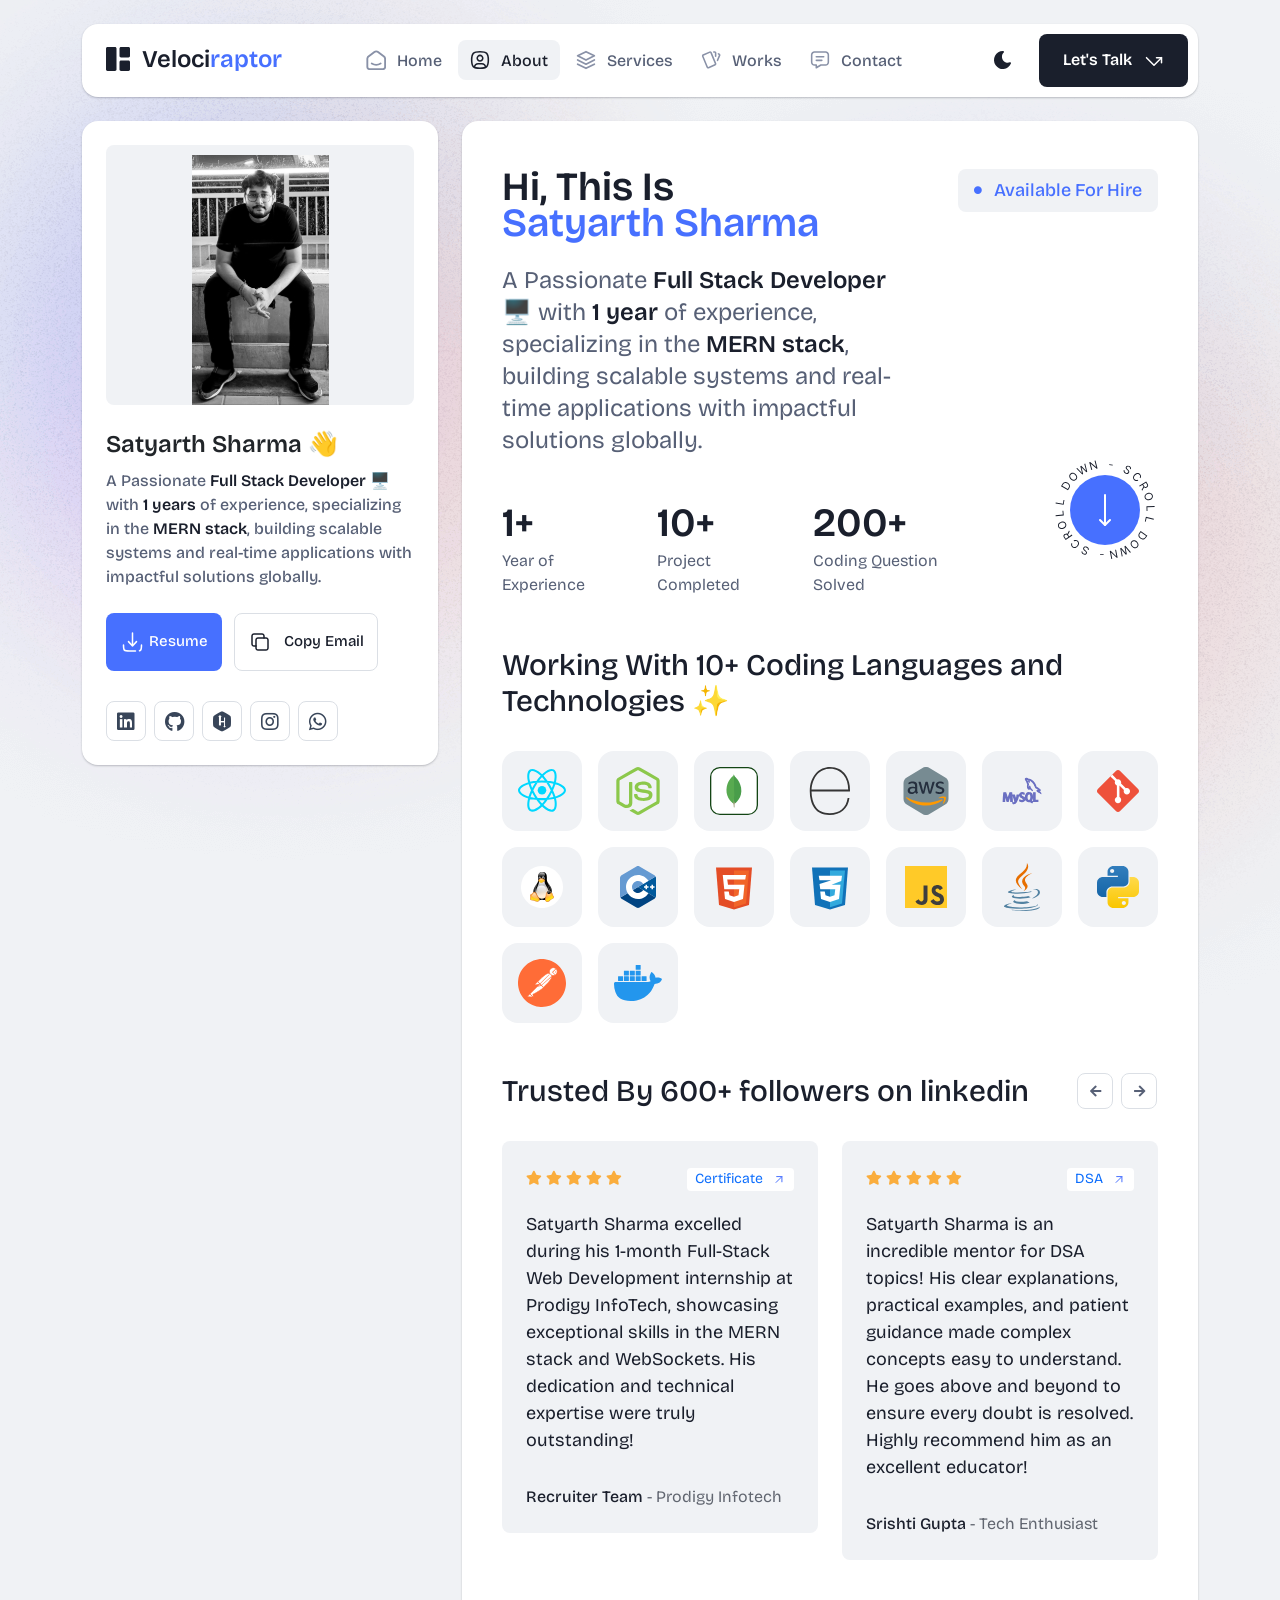
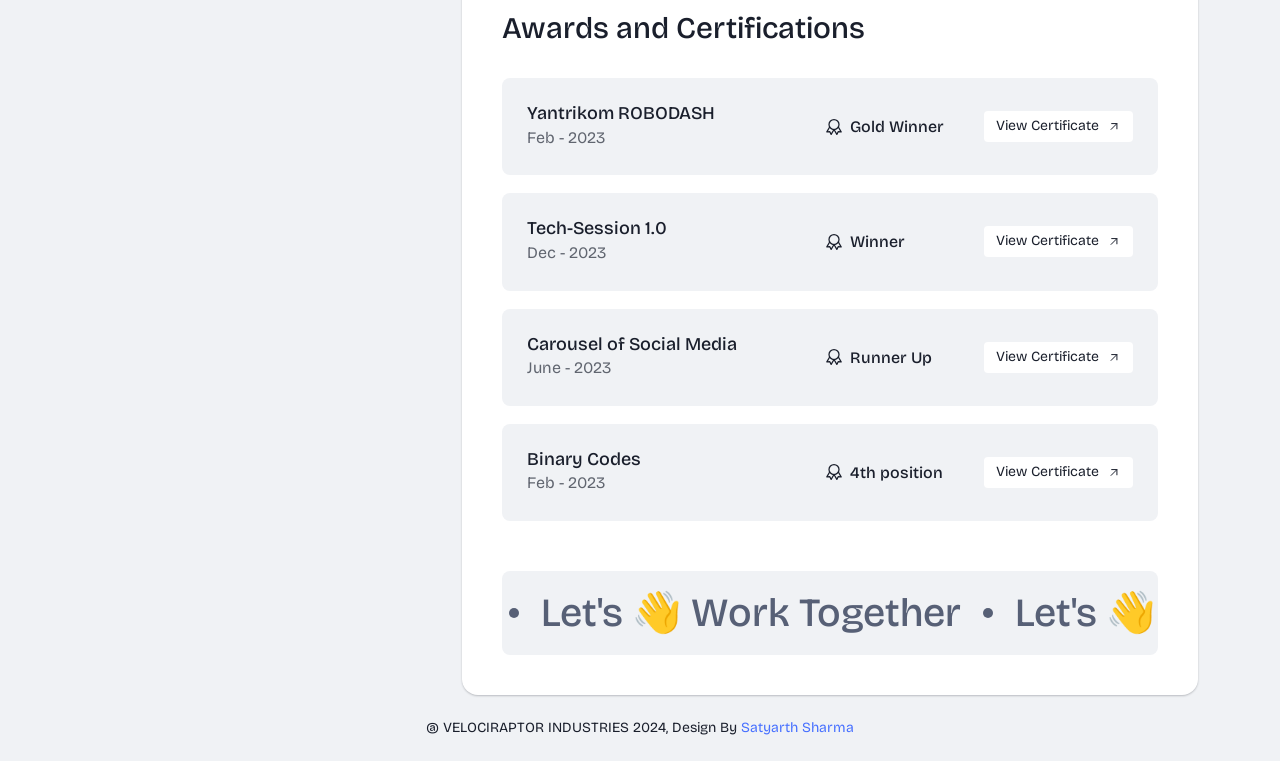
==== commit 9b91b50b: "frontend part completed" ====
--- a/about.html
+++ b/about.html
@@ -112,19 +112,7 @@
                     Works
                   </a>
                 </li>
-                <li class="nav-item">
-                  <a class="nav-link" href="blog.html">
-                    <svg class="nav-icon" viewBox="0 0 17 16" fill="none" xmlns="http://www.w3.org/2000/svg">
-                      <path
-                        d="M12.1663 6.16676L13.4163 4.91676C13.6352 4.69789 13.8088 4.43805 13.9273 4.15208C14.0457 3.86612 14.1067 3.55962 14.1067 3.25009C14.1067 2.94056 14.0457 2.63406 13.9273 2.3481C13.8088 2.06213 13.6352 1.80229 13.4163 1.58342C13.1975 1.36455 12.9376 1.19094 12.6517 1.07248C12.3657 0.954033 12.0592 0.893066 11.7497 0.893066C11.4401 0.893066 11.1336 0.954033 10.8477 1.07248C10.5617 1.19094 10.3019 1.36455 10.083 1.58342L1.33301 10.3334V13.6668H4.66634L6.33301 12.0001"
-                        stroke-width="1.4" stroke-linecap="round" stroke-linejoin="round" />
-                      <path
-                        d="M13.0004 15.3335L15.7921 12.5968C15.9633 12.4307 16.0995 12.232 16.1926 12.0124C16.2857 11.7927 16.3339 11.5567 16.3343 11.3181C16.3347 11.0796 16.2873 10.8434 16.1948 10.6235C16.1024 10.4035 15.9669 10.2044 15.7963 10.0377C15.448 9.69712 14.9806 9.50602 14.4935 9.50509C14.0065 9.50415 13.5383 9.69346 13.1888 10.0327L13.0021 10.216L12.8163 10.0327C12.4681 9.69237 12.0008 9.50143 11.5139 9.50049C11.0271 9.49956 10.5591 9.68871 10.2096 10.0277C10.0383 10.1937 9.9021 10.3924 9.80891 10.612C9.71572 10.8316 9.66746 11.0677 9.667 11.3062C9.66653 11.5447 9.71386 11.781 9.80619 12.0009C9.89853 12.2209 10.034 12.4201 10.2046 12.5868L13.0004 15.3335Z"
-                        stroke-width="1.4" stroke-linecap="round" stroke-linejoin="round" />
-                    </svg>
-                    Blog
-                  </a>
-                </li>
+                
                 <li class="nav-item">
                   <a class="nav-link" href="contact.html">
                     <svg class="nav-icon" viewBox="0 0 18 17" fill="none" xmlns="http://www.w3.org/2000/svg">
@@ -230,20 +218,10 @@
                     <div class="common-button-groups">
 
                       <a class="btn btn-call"
-                        href="https://wa.me/917309797690?text=Hi%2C%20I%20found%20your%20portfolio.%20Let's%20connect!"
+                        href="https://drive.google.com/file/d/1FhqbdQktu9poHou3SHcUNo4FHI4RwV5F/view"
                         target="_blank">
-                        <svg class="icon" width="25" height="24" viewBox="0 0 25 24" fill="none"
-                          xmlns="http://www.w3.org/2000/svg">
-                          <path
-                            d="M5.5 4H9.5L11.5 9L9 10.5C10.071 12.6715 11.8285 14.429 14 15.5L15.5 13L20.5 15V19C20.5 19.5304 20.2893 20.0391 19.9142 20.4142C19.5391 20.7893 19.0304 21 18.5 21C14.5993 20.763 10.9202 19.1065 8.15683 16.3432C5.3935 13.5798 3.73705 9.90074 3.5 6C3.5 5.46957 3.71071 4.96086 4.08579 4.58579C4.46086 4.21071 4.96957 4 5.5 4Z"
-                            stroke="white" stroke-width="1.5" stroke-linecap="round" stroke-linejoin="round" />
-                          <path
-                            d="M15.5 7C16.0304 7 16.5391 7.21071 16.9142 7.58579C17.2893 7.96086 17.5 8.46957 17.5 9"
-                            stroke="white" stroke-width="1.5" stroke-linecap="round" stroke-linejoin="round" />
-                          <path d="M15.5 3C17.0913 3 18.6174 3.63214 19.7426 4.75736C20.8679 5.88258 21.5 7.4087 21.5 9"
-                            stroke="white" stroke-width="1.5" stroke-linecap="round" stroke-linejoin="round" />
-                        </svg>
-                        Whatsapp
+                        <svg width="25" height="24" viewBox="0 0 24 24" fill="none" xmlns="http://www.w3.org/2000/svg"><g id="SVGRepo_bgCarrier" stroke-width="0"></g><g id="SVGRepo_tracerCarrier" stroke-linecap="round" stroke-linejoin="round"></g><g id="SVGRepo_iconCarrier"> <path d="M12 3V16M12 16L16 11.625M12 16L8 11.625" stroke="#ffffff" stroke-width="1.5" stroke-linecap="round" stroke-linejoin="round"></path> <path d="M15 21H9C6.17157 21 4.75736 21 3.87868 20.1213C3 19.2426 3 17.8284 3 15M21 15C21 17.8284 21 19.2426 20.1213 20.1213C19.8215 20.4211 19.4594 20.6186 19 20.7487" stroke="#ffffff" stroke-width="1.5" stroke-linecap="round" stroke-linejoin="round"></path> </g></svg>
+                        Resume
                       </a>
                       <button class="btn btn-copy" data-clipboard-text="sharmasatyarth04@gmail.com">
                         <svg class="icon" width="24" height="24" viewBox="0 0 24 24" fill="none"
@@ -267,6 +245,9 @@
                               class="fab fa-hackerrank"></i></a></li>
                         <li><a href="https://www.instagram.com/s_satyarth_sharma_g/" target="_blank"><i
                               class="fab fa-instagram"></i></a></li>
+<li><a
+                            href="https://wa.me/917309797690?text=Hi%2C%20I%20found%20your%20portfolio.%20Let's%20connect!"
+                            target="_blank"><i class="fab fa-whatsapp"></i></a></li>
                       </ul>
                     </div>
                   </div>
@@ -651,67 +632,7 @@
                       </ul>
                     </div>
                   </div>
-                  <div class="article-publications">
-                    <h2 class="main-common-title">Article and Publications</h2>
-                    <div class="article-publications-main">
-                      <div class="row article-publications-slider">
-                        <div class="col-lg-6">
-                          <div class="article-publications-item">
-                            <div class="image">
-                              <a href="article.html" class="d-block w-100">
-                                <img src="assets/img/blog/blog-img-1.jpg" alt="blog-img-1" class="img-fluid w-100">
-                              </a>
-                              <a href="article.html" class="tags">Development</a>
-                            </div>
-                            <div class="text">
-                              <a href="article.html" class="title">Want To Upgrade Your Brain? Stop Doing These 7
-                                Things</a>
-                              <ul class="list-unstyled">
-                                <li>15 min read</li>
-                                <li>Nov 6, 2023</li>
-                              </ul>
-                            </div>
-                          </div>
-                        </div>
-                        <div class="col-lg-6">
-                          <div class="article-publications-item">
-                            <div class="image">
-                              <a href="article.html" class="d-block w-100">
-                                <img src="assets/img/blog/blog-img-2.jpg" alt="blog-img-2" class="img-fluid w-100">
-                              </a>
-                              <a href="article.html" class="tags">Development</a>
-                            </div>
-                            <div class="text">
-                              <a href="article.html" class="title">Want To Upgrade Your Brain? Stop Doing These 7
-                                Things</a>
-                              <ul class="list-unstyled">
-                                <li>15 min read</li>
-                                <li>Nov 6, 2023</li>
-                              </ul>
-                            </div>
-                          </div>
-                        </div>
-                        <div class="col-lg-6">
-                          <div class="article-publications-item">
-                            <div class="image">
-                              <a href="article.html" class="d-block w-100">
-                                <img src="assets/img/blog/blog-img-3.jpg" alt="blog-img-3" class="img-fluid w-100">
-                              </a>
-                              <a href="article.html" class="tags">Development</a>
-                            </div>
-                            <div class="text">
-                              <a href="article.html" class="title">Want To Upgrade Your Brain? Stop Doing These 7
-                                Things</a>
-                              <ul class="list-unstyled">
-                                <li>15 min read</li>
-                                <li>Nov 6, 2023</li>
-                              </ul>
-                            </div>
-                          </div>
-                        </div>
-                      </div>
-                    </div>
-                  </div>
+                  
                   <div class="work-together-slider">
                     <div class="slider-main d-flex gap-4 align-items-center">
                       <div class="slider-item">
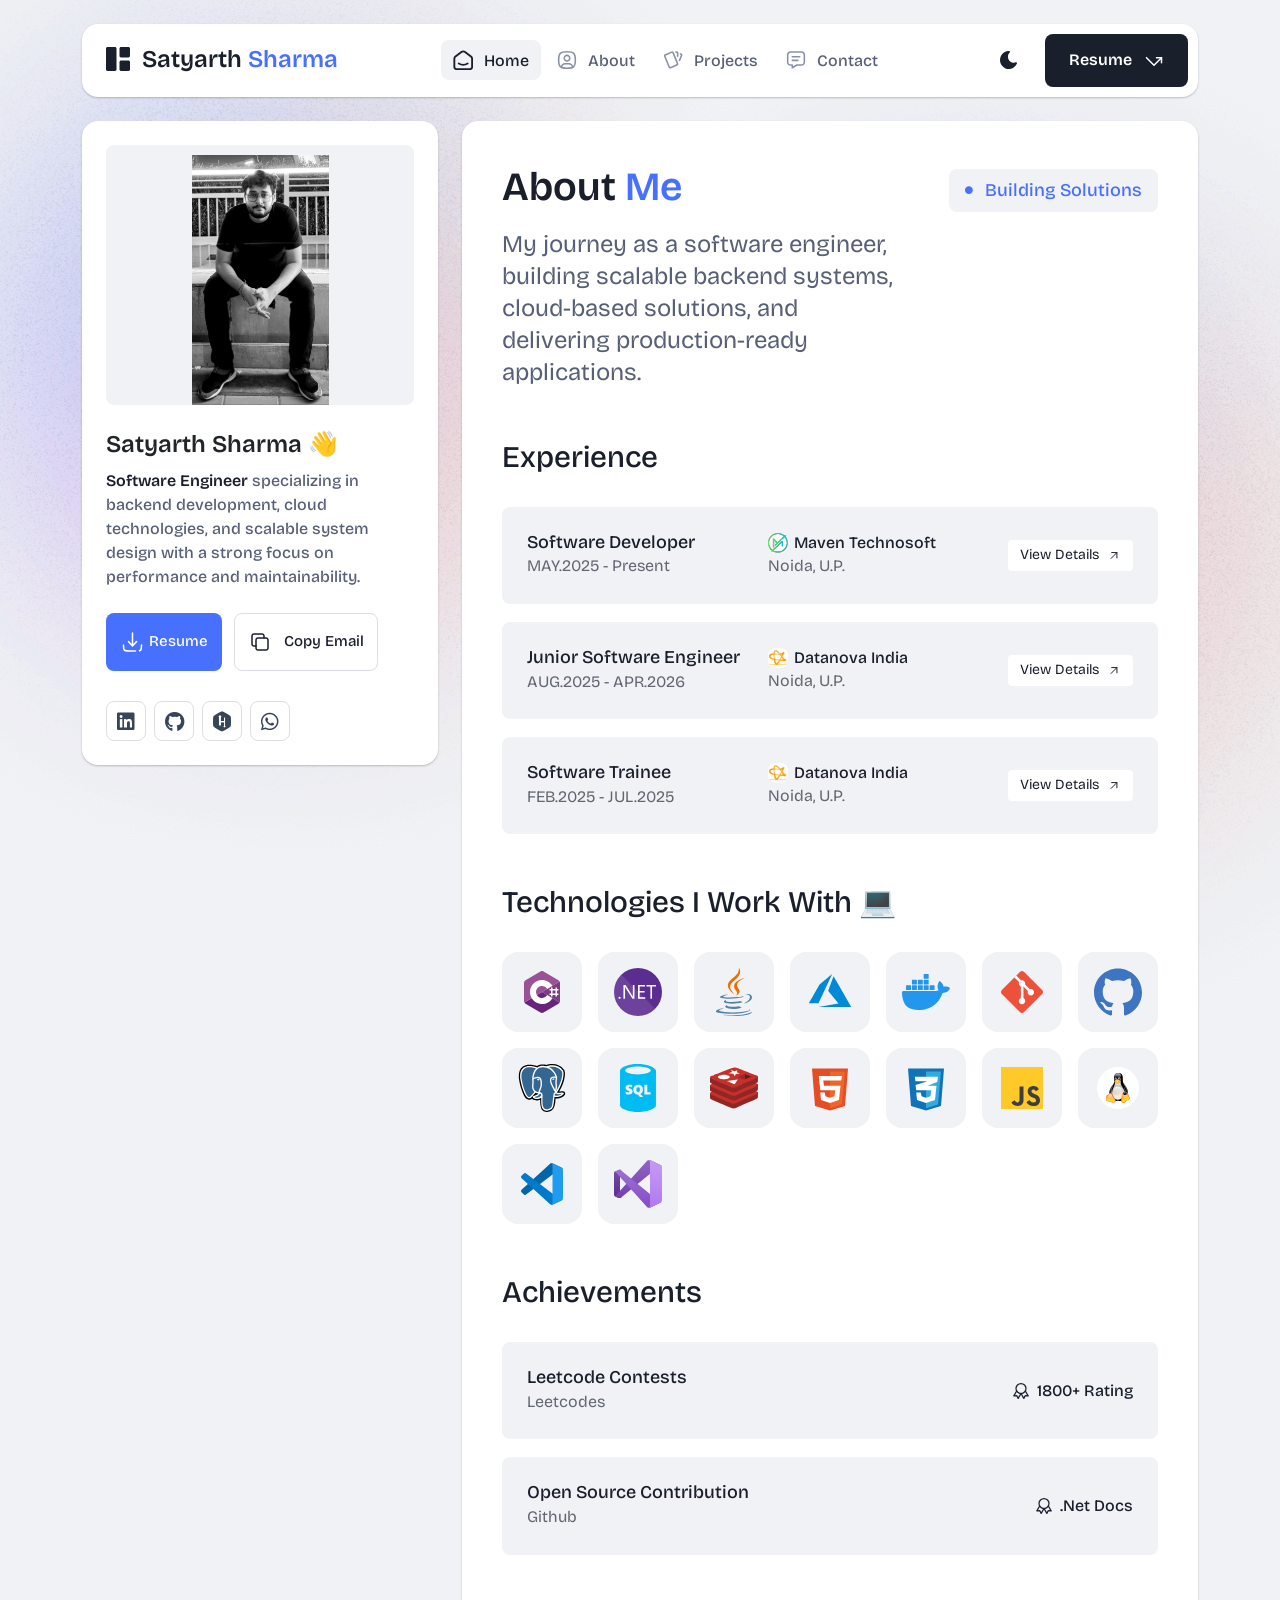
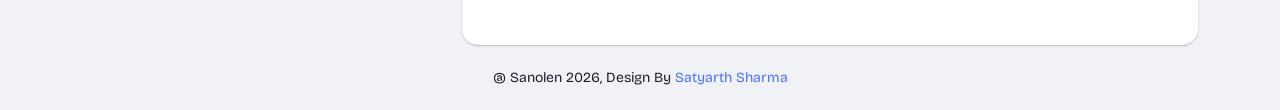
==== commit a397280d: "corrected the profile card and other things" ====
--- a/about.html
+++ b/about.html
@@ -39,7 +39,7 @@
                     d="M0 1.5C0 1.10218 0.158035 0.720644 0.43934 0.43934C0.720644 0.158035 1.10218 0 1.5 0L9 0C9.39782 0 9.77936 0.158035 10.0607 0.43934C10.342 0.720644 10.5 1.10218 10.5 1.5V22.5C10.5 22.8978 10.342 23.2794 10.0607 23.5607C9.77936 23.842 9.39782 24 9 24H1.5C1.10218 24 0.720644 23.842 0.43934 23.5607C0.158035 23.2794 0 22.8978 0 22.5V1.5ZM13.5 1.5C13.5 1.10218 13.658 0.720644 13.9393 0.43934C14.2206 0.158035 14.6022 0 15 0L22.5 0C22.8978 0 23.2794 0.158035 23.5607 0.43934C23.842 0.720644 24 1.10218 24 1.5V9C24 9.39782 23.842 9.77936 23.5607 10.0607C23.2794 10.342 22.8978 10.5 22.5 10.5H15C14.6022 10.5 14.2206 10.342 13.9393 10.0607C13.658 9.77936 13.5 9.39782 13.5 9V1.5ZM13.5 15C13.5 14.6022 13.658 14.2206 13.9393 13.9393C14.2206 13.658 14.6022 13.5 15 13.5H22.5C22.8978 13.5 23.2794 13.658 23.5607 13.9393C23.842 14.2206 24 14.6022 24 15V22.5C24 22.8978 23.842 23.2794 23.5607 23.5607C23.2794 23.842 22.8978 24 22.5 24H15C14.6022 24 14.2206 23.842 13.9393 23.5607C13.658 23.2794 13.5 22.8978 13.5 22.5V15Z"
                     class="logo-icon" />
                 </svg>
-                <span>Veloci<span class="primary">raptor</span></span>
+                <span>Satyarth <span class="primary">Sharma</span></span>
               </a>
             </div>
             <div class="navbar-main d-flex flex-grow-1">
@@ -50,12 +50,12 @@
                       d="M0 1.5C0 1.10218 0.158035 0.720644 0.43934 0.43934C0.720644 0.158035 1.10218 0 1.5 0L9 0C9.39782 0 9.77936 0.158035 10.0607 0.43934C10.342 0.720644 10.5 1.10218 10.5 1.5V22.5C10.5 22.8978 10.342 23.2794 10.0607 23.5607C9.77936 23.842 9.39782 24 9 24H1.5C1.10218 24 0.720644 23.842 0.43934 23.5607C0.158035 23.2794 0 22.8978 0 22.5V1.5ZM13.5 1.5C13.5 1.10218 13.658 0.720644 13.9393 0.43934C14.2206 0.158035 14.6022 0 15 0L22.5 0C22.8978 0 23.2794 0.158035 23.5607 0.43934C23.842 0.720644 24 1.10218 24 1.5V9C24 9.39782 23.842 9.77936 23.5607 10.0607C23.2794 10.342 22.8978 10.5 22.5 10.5H15C14.6022 10.5 14.2206 10.342 13.9393 10.0607C13.658 9.77936 13.5 9.39782 13.5 9V1.5ZM13.5 15C13.5 14.6022 13.658 14.2206 13.9393 13.9393C14.2206 13.658 14.6022 13.5 15 13.5H22.5C22.8978 13.5 23.2794 13.658 23.5607 13.9393C23.842 14.2206 24 14.6022 24 15V22.5C24 22.8978 23.842 23.2794 23.5607 23.5607C23.2794 23.842 22.8978 24 22.5 24H15C14.6022 24 14.2206 23.842 13.9393 23.5607C13.658 23.2794 13.5 22.8978 13.5 22.5V15Z"
                       class="logo-icon" />
                   </svg>
-                  <span>Veloci<span class="primary">raptor</span></span>
+                  <span>Satyarth <span class="primary">Sharma</span></span>
                 </a>
               </div>
               <ul class="navbar-info mx-auto">
                 <li class="nav-item">
-                  <a class="nav-link" aria-current="page" href="index.html">
+                  <a class="nav-link active" aria-current="page" href="index.html">
                     <svg class="nav-icon" viewBox="0 0 15 15" fill="none" xmlns="http://www.w3.org/2000/svg">
                       <path
                         d="M13.475 4.92481L9.03083 1.46814C8.64082 1.16473 8.1608 1 7.66667 1C7.17254 1 6.69251 1.16473 6.3025 1.46814L1.8575 4.92481C1.59037 5.13254 1.37424 5.39858 1.22563 5.7026C1.07701 6.00662 0.99984 6.34058 1 6.67897V12.679C1 13.121 1.17559 13.5449 1.48816 13.8575C1.80072 14.17 2.22464 14.3456 2.66667 14.3456H12.6667C13.1087 14.3456 13.5326 14.17 13.8452 13.8575C14.1577 13.5449 14.3333 13.121 14.3333 12.679V6.67897C14.3333 5.99314 14.0167 5.34564 13.475 4.92481Z"
@@ -63,12 +63,11 @@
                       <path d="M10.9753 10.1665C9.13359 11.2773 6.14859 11.2773 4.30859 10.1665" stroke-width="1.4"
                         stroke-linecap="round" stroke-linejoin="round" />
                     </svg>
-
                     <span>Home</span>
                   </a>
                 </li>
                 <li class="nav-item">
-                  <a class="nav-link active" href="about.html">
+                  <a class="nav-link" href="about.html">
                     <svg class="nav-icon" viewBox="0 0 18 18" fill="none" xmlns="http://www.w3.org/2000/svg">
                       <path
                         d="M9 9.8335C9.66304 9.8335 10.2989 9.5701 10.7678 9.10126C11.2366 8.63242 11.5 7.99654 11.5 7.3335C11.5 6.67045 11.2366 6.03457 10.7678 5.56573C10.2989 5.09689 9.66304 4.8335 9 4.8335C8.33696 4.8335 7.70107 5.09689 7.23223 5.56573C6.76339 6.03457 6.5 6.67045 6.5 7.3335C6.5 7.99654 6.76339 8.63242 7.23223 9.10126C7.70107 9.5701 8.33696 9.8335 9 9.8335Z"
@@ -84,35 +83,22 @@
                   </a>
                 </li>
                 <li class="nav-item">
-                  <a class="nav-link" href="services.html">
-                    <svg class="nav-icon" viewBox="0 0 16 16" fill="none" xmlns="http://www.w3.org/2000/svg">
-                      <path d="M7.99967 1.3335L1.33301 4.66683L7.99967 8.00016L14.6663 4.66683L7.99967 1.3335Z"
-                        stroke-width="1.4" stroke-linecap="round" stroke-linejoin="round" />
-                      <path d="M1.33301 8L7.99967 11.3333L14.6663 8" stroke-width="1.4" stroke-linecap="round"
-                        stroke-linejoin="round" />
-                      <path d="M1.33301 11.3335L7.99967 14.6668L14.6663 11.3335" stroke-width="1.4"
-                        stroke-linecap="round" stroke-linejoin="round" />
+                  <a class="nav-link" href="portfolio.html">
+                    <svg class="nav-icon" viewBox="0 0 18 17" fill="none" xmlns="http://www.w3.org/2000/svg">
+                      <path
+                        d="M2.00326 3.99733L7.95159 1.40649C8.04974 1.36442 8.15533 1.34243 8.26212 1.34181C8.3689 1.34119 8.47473 1.36196 8.57337 1.40289C8.67201 1.44382 8.76145 1.50408 8.83642 1.58013C8.9114 1.65617 8.97039 1.74646 9.00992 1.84566L13.1133 11.764C13.1985 11.9651 13.2014 12.1917 13.1213 12.3949C13.0412 12.5982 12.8845 12.7618 12.6849 12.8507L6.73742 15.4415C6.63922 15.4837 6.53356 15.5058 6.42668 15.5065C6.3198 15.5072 6.21387 15.4864 6.11514 15.4455C6.0164 15.4046 5.92688 15.3442 5.85184 15.2681C5.7768 15.192 5.71778 15.1016 5.67826 15.0023L1.57492 5.08316C1.48963 4.88204 1.48673 4.65546 1.56684 4.45222C1.64696 4.24898 1.80367 4.08616 2.00326 3.99733Z"
+                        stroke-width="1.4" stroke-linecap="round" stroke-linejoin="round" />
+                      <path
+                        d="M11.5 1.3335H12.3333C12.5543 1.3335 12.7663 1.42129 12.9226 1.57757C13.0789 1.73385 13.1667 1.94582 13.1667 2.16683V5.0835"
+                        stroke-width="1.4" stroke-linecap="round" stroke-linejoin="round" />
+                      <path
+                        d="M15.6663 3C15.8863 3.09333 16.0997 3.18083 16.3063 3.2625C16.5098 3.34882 16.6706 3.51241 16.7534 3.71729C16.8362 3.92217 16.8343 4.15155 16.748 4.355L14.833 8.83334"
+                        stroke-width="1.4" stroke-linecap="round" stroke-linejoin="round" />
                     </svg>
-                    Services
+                    Projects
                   </a>
                 </li>
-                <li class="nav-item">
-                  <a class="nav-link" href="portfolio.html">
-                    <svg class="nav-icon" viewBox="0 0 18 17" fill="none" xmlns="http://www.w3.org/2000/svg">
-                      <path
-                        d="M2.00326 3.99733L7.95159 1.40649C8.04974 1.36442 8.15533 1.34243 8.26212 1.34181C8.3689 1.34119 8.47473 1.36196 8.57337 1.40289C8.67201 1.44382 8.76145 1.50408 8.83642 1.58013C8.9114 1.65617 8.97039 1.74646 9.00992 1.84566L13.1133 11.764C13.1985 11.9651 13.2014 12.1917 13.1213 12.3949C13.0412 12.5982 12.8845 12.7618 12.6849 12.8507L6.73742 15.4415C6.63922 15.4837 6.53356 15.5058 6.42668 15.5065C6.3198 15.5072 6.21387 15.4864 6.11514 15.4455C6.0164 15.4046 5.92688 15.3442 5.85184 15.2681C5.7768 15.192 5.71778 15.1016 5.67826 15.0023L1.57492 5.08316C1.48963 4.88204 1.48673 4.65546 1.56684 4.45222C1.64696 4.24898 1.80367 4.08616 2.00326 3.99733Z"
-                        stroke-width="1.4" stroke-linecap="round" stroke-linejoin="round" />
-                      <path
-                        d="M11.5 1.3335H12.3333C12.5543 1.3335 12.7663 1.42129 12.9226 1.57757C13.0789 1.73385 13.1667 1.94582 13.1667 2.16683V5.0835"
-                        stroke-width="1.4" stroke-linecap="round" stroke-linejoin="round" />
-                      <path
-                        d="M15.6663 3C15.8863 3.09333 16.0997 3.18083 16.3063 3.2625C16.5098 3.34882 16.6706 3.51241 16.7534 3.71729C16.8362 3.92217 16.8343 4.15155 16.748 4.355L14.833 8.83334"
-                        stroke-width="1.4" stroke-linecap="round" stroke-linejoin="round" />
-                    </svg>
-                    Works
-                  </a>
-                </li>
-                
+
                 <li class="nav-item">
                   <a class="nav-link" href="contact.html">
                     <svg class="nav-icon" viewBox="0 0 18 17" fill="none" xmlns="http://www.w3.org/2000/svg">
@@ -167,13 +153,12 @@
                       <path
                         d="M12 7C12.9797 6.99994 13.9378 7.28769 14.7553 7.8275C15.5729 8.36731 16.2138 9.1354 16.5986 10.0364C16.9833 10.9373 17.0949 11.9315 16.9195 12.8953C16.7441 13.8592 16.2893 14.7502 15.6118 15.4579C14.9343 16.1655 14.0638 16.6585 13.1085 16.8756C12.1532 17.0928 11.1552 17.0245 10.2383 16.6793C9.3215 16.334 8.52629 15.7271 7.95146 14.9338C7.37663 14.1405 7.04752 13.1958 7.005 12.217L7 12L7.005 11.783C7.06092 10.4958 7.61161 9.27978 8.54222 8.38866C9.47284 7.49754 10.7115 7.00007 12 7Z"
                         fill="#FD7E41" />
-
                     </svg>
                     <small class="theme-text d-block d-xl-none">Change appearance</small>
                   </span>
                 </button>
-                <a href="contact.html" class="lets-talk-btn">
-                  Let's Talk
+                <a href="https://satyarth.sanolen.com/Satyarth.pdf" target="_blank" class="lets-talk-btn">
+                  Resume
                   <svg class="icon" width="20" height="20" viewBox="0 0 20 20" fill="none"
                     xmlns="http://www.w3.org/2000/svg">
                     <path d="M17.5 11.6665V6.6665H12.5" stroke="white" stroke-width="1.5" stroke-linecap="round"
@@ -195,7 +180,6 @@
       </nav>
     </header>
     <!-- header part end -->
-
     <!-- main area part start -->
     <main>
 
@@ -210,15 +194,14 @@
                   </div>
                   <div class="text">
                     <h3 class="card-title">Satyarth Sharma 👋</h3>
-                    <p>A Passionate <span>Full Stack Developer</span> 🖥️ with
-                      <span>1
-                        years</span> of experience, specializing in the <span>MERN stack</span>, building scalable
-                      systems and real-time applications with impactful solutions globally.
+                    <p>
+                      <span>Software Engineer</span> specializing in backend development, cloud technologies,
+                      and scalable system design with a strong focus on performance and maintainability.
                     </p>
                     <div class="common-button-groups">
 
                       <a class="btn btn-call"
-                        href="https://drive.google.com/file/d/1FhqbdQktu9poHou3SHcUNo4FHI4RwV5F/view"
+                        href="https://satyarth.sanolen.com/Satyarth.pdf"
                         target="_blank">
                         <svg width="25" height="24" viewBox="0 0 24 24" fill="none" xmlns="http://www.w3.org/2000/svg"><g id="SVGRepo_bgCarrier" stroke-width="0"></g><g id="SVGRepo_tracerCarrier" stroke-linecap="round" stroke-linejoin="round"></g><g id="SVGRepo_iconCarrier"> <path d="M12 3V16M12 16L16 11.625M12 16L8 11.625" stroke="#ffffff" stroke-width="1.5" stroke-linecap="round" stroke-linejoin="round"></path> <path d="M15 21H9C6.17157 21 4.75736 21 3.87868 20.1213C3 19.2426 3 17.8284 3 15M21 15C21 17.8284 21 19.2426 20.1213 20.1213C19.8215 20.4211 19.4594 20.6186 19 20.7487" stroke="#ffffff" stroke-width="1.5" stroke-linecap="round" stroke-linejoin="round"></path> </g></svg>
                         Resume
@@ -243,10 +226,8 @@
                         <li><a href="https://github.com/shsat94" target="_blank"><i class="fab fa-github"></i></a></li>
                         <li><a href="https://www.hackerrank.com/profile/shsat94" target="_blank"><i
                               class="fab fa-hackerrank"></i></a></li>
-                        <li><a href="https://www.instagram.com/s_satyarth_sharma_g/" target="_blank"><i
-                              class="fab fa-instagram"></i></a></li>
-<li><a
-                            href="https://wa.me/917309797690?text=Hi%2C%20I%20found%20your%20portfolio.%20Let's%20connect!"
+                        <li><a
+                            href="https://wa.me/918738090222?text=Hi%2C%20I%20found%20your%20portfolio.%20Let's%20connect!"
                             target="_blank"><i class="fab fa-whatsapp"></i></a></li>
                       </ul>
                     </div>
@@ -259,121 +240,41 @@
                 <div class="card-body">
                   <div class="top-info">
                     <div class="text">
-                      <h1 class="main-title">Hi, This Is <span>Satyarth Sharma</span></h1>
-                      <p>A Passionate <b>Full Stack Developer</b> 🖥️ with <b>1 year</b> of experience, specializing in
-                        the <b>MERN stack</b>, building scalable
-                        systems and real-time applications with impactful solutions globally.
-                      </p>
+                      <h1 class="main-title">About <span>Me</span></h1>
+                      <p>My journey as a software engineer, building scalable backend systems, cloud-based solutions,
+                        and delivering production-ready applications.</p>
                     </div>
                     <div class="available-btn">
-                      <span><i class="fas fa-circle"></i> Available For Hire</span>
+                      <span><i class="fas fa-circle"></i> Building Solutions</span>
                     </div>
                   </div>
-                  <div class="counter-area">
-                    <div class="counter">
-                      <div class="counter-item">
-                        <h3 class="number">1+</h3>
-                        <p class="subtitle">Year of Experience</p>
-                      </div>
-                      <div class="counter-item">
-                        <h3 class="number">10+</h3>
-                        <p class="subtitle">Project Completed
-                        </p>
-                      </div>
-                      <div class="counter-item">
-                        <h3 class="number">200+</h3>
-                        <p class="subtitle">Coding Question Solved
-                        </p>
-                      </div>
-                    </div>
-                    <div class="circle-area">
-                      <div class="circle-text">
-                        <img class="circle-image" src="assets/img/about-us/circle-text.svg" alt="circle-text">
-                        <img class="circle-image circle-image-light d-none"
-                          src="assets/img/about-us/circle-text-light.svg" alt="circle-text">
-                        <span class="arrow-down">
-                          <svg width="40" height="40" viewBox="0 0 40 40" fill="none"
-                            xmlns="http://www.w3.org/2000/svg">
-                            <path d="M20 5V35" stroke="white" stroke-width="2" stroke-linecap="round"
-                              stroke-linejoin="round" />
-                            <path d="M15 30L20 35L25 30" stroke="white" stroke-width="2" stroke-linecap="round"
-                              stroke-linejoin="round" />
-                          </svg>
-                        </span>
-                      </div>
-                    </div>
-                  </div>
-                  <div class="working-with-area">
-                    <h2 class="main-common-title">Working With 10+ Coding Languages and Technologies ✨
+
+                  <div class="awards-recognitions">
+                    <h2 class="main-common-title">Experience
                     </h2>
-                    <div class="working-with-main">
-                      <div class="items">
-                        <img src="assets/img/icons/reactjs.svg" alt="reactjs">
-                      </div>
-                      <div class="items">
-                        <img src="assets/img/icons/nodejs.svg" alt="nodejs">
-                      </div>
-                      <div class="items">
-                        <img src="assets/img/icons/mongodb.svg" alt="mongodb">
-                      </div>
-                      <div class="items">
-                        <img src="assets/img/icons/expressjs.svg" alt="expressjs">
-                      </div>
-                      <div class="items">
-                        <img src="assets/img/icons/aws.svg" alt="aws">
-                      </div>
-                      <div class="items">
-                        <img src="assets/img/icons/mysql.svg" alt="mysql">
-                      </div>
-                      <div class="items">
-                        <img src="assets/img/icons/git.svg" alt="git">
-                      </div>
-                      <div class="items">
-                        <img src="assets/img/icons/linux.svg" alt="linux">
-                      </div>
-                      <div class="items">
-                        <img src="assets/img/icons/cpp.svg" alt="cpp">
-                      </div>
-                      <div class="items">
-                        <img src="assets/img/icons/html.svg" alt="html">
-                      </div>
-                      <div class="items">
-                        <img src="assets/img/icons/css.svg" alt="css">
-                      </div>
-                      <div class="items">
-                        <img src="assets/img/icons/js.svg" alt="js">
-                      </div>
-                      <div class="items">
-                        <img src="assets/img/icons/java.svg" alt="java">
-                      </div>
-                      <div class="items">
-                        <img src="assets/img/icons/python.svg" alt="python">
-                      </div>
-                      <div class="items">
-                        <img src="assets/img/icons/postman.svg" alt="postman">
-                      </div>
-                      <div class="items">
-                        <img src="assets/img/icons/docker.svg" alt="docker">
-                      </div>
-                    </div>
-                  </div>
-                  <div class="client-feedback">
-                    <h2 class="main-common-title">Trusted By 600+ followers on linkedin
-                    </h2>
-                    <div class="row client-feedback-slider">
-                      <div class="col-lg-6">
-                        <div class="feedback-item">
-                          <div class="feedback-top-info">
-                            <div class="rating">
-                              <i class="fas fa-star"></i>
-                              <i class="fas fa-star"></i>
-                              <i class="fas fa-star"></i>
-                              <i class="fas fa-star"></i>
-                              <i class="fas fa-star"></i>
-                            </div>
-                            <div class="website">
-                              <a href="https://drive.google.com/file/d/1EKzsMSr1m_kROUANk1iTKlRx1RsbOxlS/view"
-                                target="_blank">Certificate
+                    <div class="awards-recognitions-main">
+                      <ul class="list-unstyled">
+                        <li>
+                          <div class="awards-item">
+                            <div class="award-name">
+
+                              <div class="text">
+                                <h4 class="title">Software Developer</h4>
+                                <p class="year">MAY.2025 - Present</p>
+                              </div>
+                            </div>
+                            <div class="award-name">
+                              <div class="winner-tag">
+                                <h4 class="title">
+                                  <img src="assets/img/icons/maven.svg" alt="maventechnosoft" class="icon">
+                                  Maven Technosoft
+                                </h4>
+                                <p class="year">Noida, U.P.</p>
+                              </div>
+                            </div>
+                            <div class="project-btn">
+                              <span>
+                                View Details
                                 <svg class="arrow-up" width="14" height="15" viewBox="0 0 14 15" fill="none"
                                   xmlns="http://www.w3.org/2000/svg">
                                   <path d="M9.91634 4.5835L4.08301 10.4168" stroke-linecap="round"
@@ -381,33 +282,49 @@
                                   <path d="M4.66699 4.5835H9.91699V9.8335" stroke-linecap="round"
                                     stroke-linejoin="round" />
                                 </svg>
-                              </a>
-                            </div>
-                          </div>
-                          <div class="details">
-                            <p>
-                              Satyarth Sharma excelled during his 1-month Full-Stack Web Development internship at
-                              Prodigy InfoTech, showcasing exceptional skills in the MERN stack and WebSockets. His
-                              dedication and technical expertise were truly outstanding!
-                            </p>
-                          </div>
-                          <div class="designation">
-                            <p><span>Recruiter Team</span> - Prodigy Infotech</p>
-                          </div>
-                        </div>
-                      </div>
-                      <div class="col-lg-6">
-                        <div class="feedback-item">
-                          <div class="feedback-top-info">
-                            <div class="rating">
-                              <i class="fas fa-star"></i>
-                              <i class="fas fa-star"></i>
-                              <i class="fas fa-star"></i>
-                              <i class="fas fa-star"></i>
-                              <i class="fas fa-star"></i>
-                            </div>
-                            <div class="website">
-                              <a href="https://www.geeksforgeeks.org/dsa-tutorial-learn-data-structures-and-algorithms/" target="_blank">DSA
+                              </span>
+                            </div>
+                          </div>
+                          <div class="content">
+                            <div class="content-inner awards-item">
+                              <ol>
+                                <li>
+                                  Enhanced application security by implementing a logging sanitization mechanism within
+                                  a legacy
+                                  .NET codebase, preventing sensitive information such as passwords and credentials from
+                                  being
+                                  exposed in New Relic logs.
+                                </li>
+                                <li>
+                                  Investigated and analyzed existing backend services to identify security and
+                                  observability
+                                  improvements while working with legacy enterprise applications.
+                                </li>
+                              </ol>
+                            </div>
+                          </div>
+                        </li>
+                        <li>
+                          <div class="awards-item">
+                            <div class="award-name">
+
+                              <div class="text">
+                                <h4 class="title">Junior Software Engineer</h4>
+                                <p class="year">AUG.2025 - APR.2026</p>
+                              </div>
+                            </div>
+                            <div class="award-name">
+                              <div class="winner-tag">
+                                <h4 class="title">
+                                  <img src="assets/img/icons/datanova.svg" alt="datanova" class="icon">
+                                  Datanova India
+                                </h4>
+                                <p class="year">Noida, U.P.</p>
+                              </div>
+                            </div>
+                            <div class="project-btn">
+                              <span>
+                                View Details
                                 <svg class="arrow-up" width="14" height="15" viewBox="0 0 14 15" fill="none"
                                   xmlns="http://www.w3.org/2000/svg">
                                   <path d="M9.91634 4.5835L4.08301 10.4168" stroke-linecap="round"
@@ -415,33 +332,66 @@
                                   <path d="M4.66699 4.5835H9.91699V9.8335" stroke-linecap="round"
                                     stroke-linejoin="round" />
                                 </svg>
-                              </a>
-                            </div>
-                          </div>
-                          <div class="details">
-                            <p>
-                              Satyarth Sharma is an incredible mentor for DSA topics! His clear explanations, practical
-                              examples, and patient guidance made complex concepts easy to understand. He goes above and
-                              beyond to ensure every doubt is resolved. Highly recommend him as an excellent educator!
-                            </p>
-                          </div>
-                          <div class="designation">
-                            <p><span>Srishti Gupta</span> - Tech Enthusiast</p>
-                          </div>
-                        </div>
-                      </div>
-                      <div class="col-lg-6">
-                        <div class="feedback-item">
-                          <div class="feedback-top-info">
-                            <div class="rating">
-                              <i class="fas fa-star"></i>
-                              <i class="fas fa-star"></i>
-                              <i class="fas fa-star"></i>
-                              <i class="fas fa-star"></i>
-                              <i class="fas fa-star"></i>
-                            </div>
-                            <div class="website">
-                              <a href="https://github.com/AvantikaRathour/tetxutils" target="_blank">Github
+                              </span>
+                            </div>
+                          </div>
+                          <div class="content">
+                            <div class="content-inner awards-item">
+                              <ol>
+                                <li>
+                                  Developed and maintained backend services for checkout, payment, and ERP systems using
+                                  .NET 8/9 Web API.
+                                </li>
+                                <li>
+                                  Optimized high-traffic APIs by improving SQL queries, indexing strategies, batching
+                                  database calls, and controlled in-memory caching, significantly reducing response
+                                  times.
+                                </li>
+                                <li>
+                                  Refactored legacy modules into a CQRS-based architecture using MediatR to improve
+                                  maintainability and scalability.
+                                </li>
+                                <li>
+                                  Integrated secure payment workflows with VIPPS / Nets, including webhook signature
+                                  validation and idempotent transaction handling.
+                                </li>
+                                <li>
+                                  Implemented structured logging and distributed trace correlation using Serilog to
+                                  improve observability and production debugging.
+                                </li>
+                                <li>
+                                  Built and maintained CI/CD pipelines using Azure DevOps and Docker, supporting
+                                  reliable and repeatable deployments.
+                                </li>
+                                <li>
+                                  Worked with frontend teams to ensure seamless API contracts and frontend-backend
+                                  integration.
+                                </li>
+                              </ol>
+                            </div>
+                          </div>
+                        </li>
+                        <li>
+                          <div class="awards-item">
+                            <div class="award-name">
+
+                              <div class="text">
+                                <h4 class="title">Software Trainee</h4>
+                                <p class="year">FEB.2025 - JUL.2025</p>
+                              </div>
+                            </div>
+                            <div class="award-name">
+                              <div class="winner-tag">
+                                <h4 class="title">
+                                  <img src="assets/img/icons/datanova.svg" alt="datanova" class="icon">
+                                  Datanova India
+                                </h4>
+                                <p class="year">Noida, U.P.</p>
+                              </div>
+                            </div>
+                            <div class="project-btn">
+                              <span>
+                                View Details
                                 <svg class="arrow-up" width="14" height="15" viewBox="0 0 14 15" fill="none"
                                   xmlns="http://www.w3.org/2000/svg">
                                   <path d="M9.91634 4.5835L4.08301 10.4168" stroke-linecap="round"
@@ -449,202 +399,165 @@
                                   <path d="M4.66699 4.5835H9.91699V9.8335" stroke-linecap="round"
                                     stroke-linejoin="round" />
                                 </svg>
-                              </a>
-                            </div>
-                          </div>
-                          <div class="details">
-                            <p>
-                              Satyarth Sharma's contributions to my GitHub project were exceptional, showcasing his
-                              technical expertise and collaborative spirit. His problem-solving skills and dedication
-                              added immense value to the project!
-                            </p>
-                          </div>
-                          <div class="designation">
-                            <p><span>Avantika Rathour</span> - Web Dev Intern</p>
-                          </div>
-                        </div>
+                              </span>
+                            </div>
+                          </div>
+                          <div class="content">
+                            <div class="content-inner awards-item">
+                              <ol>
+                                <li>
+                                  Worked on building and integrating backend APIs and frontend components for web
+                                  applications.
+                                </li>
+                                <li>
+                                  Developed RESTful APIs using .NET Web API and handled data persistence with SQL Server
+                                  and EF Core.
+                                </li>
+                                <li>
+                                  Implemented basic frontend features using JavaScript and React, ensuring smooth
+                                  frontend-backend communication.
+                                </li>
+                                <li>
+                                  Debugged application issues, refactored code, and improved overall application flow
+                                  and reliability.
+                                </li>
+                                <li>
+                                  Used Git for version control and collaborated within a structured software development
+                                  lifecycle.
+                                </li>
+                              </ol>
+                            </div>
+                          </div>
+                        </li>
+
+                      </ul>
+                    </div>
+                  </div>
+
+                  <div class="working-with-area">
+                    <h2 class="main-common-title">
+                      Technologies I <span>Work With</span> 💻
+                    </h2>
+                    <div class="working-with-main">
+                      <div class="items">
+                        <img src="assets/img/icons/csharp.svg" alt="reactjs">
+                      </div>
+                      <div class="items">
+                        <img src="assets/img/icons/dnet.svg" alt="nodejs">
+                      </div>
+                      <div class="items">
+                        <img src="assets/img/icons/java.svg" alt="mongodb">
+                      </div>
+                      <div class="items">
+                        <img src="assets/img/icons/azure.svg" alt="expressjs">
+                      </div>
+                      <div class="items">
+                        <img src="assets/img/icons/docker.svg" alt="aws">
+                      </div>
+                      <div class="items">
+                        <img src="assets/img/icons/git.svg" alt="mysql">
+                      </div>
+                      <div class="items">
+                        <img src="assets/img/icons/github.svg" alt="git">
+                      </div>
+                      <div class="items">
+                        <img src="assets/img/icons/psql.svg" alt="linux">
+                      </div>
+                      <div class="items">
+                        <img src="assets/img/icons/sqlserver.svg" alt="cpp">
+                      </div>
+                      <div class="items">
+                        <img src="assets/img/icons/redis.svg" alt="java">
+                      </div>
+                      <div class="items">
+                        <img src="assets/img/icons/html.svg" alt="html">
+                      </div>
+                      <div class="items">
+                        <img src="assets/img/icons/css.svg" alt="css">
+                      </div>
+                      <div class="items">
+                        <img src="assets/img/icons/js.svg" alt="js">
+                      </div>
+                      <div class="items">
+                        <img src="assets/img/icons/linux.svg" alt="python">
+                      </div>
+                      <div class="items">
+                        <img src="assets/img/icons/vscode.svg" alt="postman">
+                      </div>
+                      <div class="items">
+                        <img src="assets/img/icons/vs.svg" alt="docker">
                       </div>
                     </div>
                   </div>
                   <div class="awards-recognitions">
-                    <h2 class="main-common-title">Awards and Certifications
+                    <h2 class="main-common-title">Achievements
                     </h2>
                     <div class="awards-recognitions-main">
                       <ul class="list-unstyled">
                         <li>
-                          <a href="https://drive.google.com/file/d/1EbD8VR2pXnHaCcxknPmZd-6opefbCLr-/view" target="_blank" class="d-block w-100">
-                            <div class="awards-item">
-                              <div class="award-name">
-                                
-                                <div class="text">
-                                  <h4 class="title">Yantrikom ROBODASH</h4>
-                                  <p class="year">Feb - 2023</p>
-                                </div>
-                              </div>
-                              <div class="winner-tag">
-                                <h4 class="title">
-                                  <svg class="icon" width="24" height="24" viewBox="0 0 24 24" fill="none"
-                                    xmlns="http://www.w3.org/2000/svg">
-                                    <path
-                                      d="M6 9C6 10.5913 6.63214 12.1174 7.75736 13.2426C8.88258 14.3679 10.4087 15 12 15C13.5913 15 15.1174 14.3679 16.2426 13.2426C17.3679 12.1174 18 10.5913 18 9C18 7.4087 17.3679 5.88258 16.2426 4.75736C15.1174 3.63214 13.5913 3 12 3C10.4087 3 8.88258 3.63214 7.75736 4.75736C6.63214 5.88258 6 7.4087 6 9Z"
-                                      stroke-width="1.5" stroke-linecap="round" stroke-linejoin="round" />
-                                    <path d="M12 15L15.4 20.89L16.998 17.657L20.596 17.889L17.196 12" stroke-width="1.5"
-                                      stroke-linecap="round" stroke-linejoin="round" />
-                                    <path d="M6.80234 12L3.40234 17.89L7.00034 17.657L8.59834 20.889L11.9983 15"
-                                      stroke-width="1.5" stroke-linecap="round" stroke-linejoin="round" />
-                                  </svg>
-                                  Gold Winner
-                                </h4>
-                              </div>
-                              <div class="project-btn">
-                                <span>
-                                  View Certificate
-                                  <svg class="arrow-up" width="14" height="15" viewBox="0 0 14 15" fill="none"
-                                    xmlns="http://www.w3.org/2000/svg">
-                                    <path d="M9.91634 4.5835L4.08301 10.4168" stroke-linecap="round"
-                                      stroke-linejoin="round" />
-                                    <path d="M4.66699 4.5835H9.91699V9.8335" stroke-linecap="round"
-                                      stroke-linejoin="round" />
-                                  </svg>
-                                </span>
-                              </div>
-                            </div>
-                          </a>
+
+                          <div class="awards-item">
+                            <div class="award-name">
+
+                              <div class="text">
+                                <h4 class="title">Leetcode Contests</h4>
+                                <p class="year">Leetcodes</p>
+                              </div>
+                            </div>
+                            <div class="winner-tag">
+                              <h4 class="title">
+                                <svg class="icon" width="24" height="24" viewBox="0 0 24 24" fill="none"
+                                  xmlns="http://www.w3.org/2000/svg">
+                                  <path
+                                    d="M6 9C6 10.5913 6.63214 12.1174 7.75736 13.2426C8.88258 14.3679 10.4087 15 12 15C13.5913 15 15.1174 14.3679 16.2426 13.2426C17.3679 12.1174 18 10.5913 18 9C18 7.4087 17.3679 5.88258 16.2426 4.75736C15.1174 3.63214 13.5913 3 12 3C10.4087 3 8.88258 3.63214 7.75736 4.75736C6.63214 5.88258 6 7.4087 6 9Z"
+                                    stroke-width="1.5" stroke-linecap="round" stroke-linejoin="round" />
+                                  <path d="M12 15L15.4 20.89L16.998 17.657L20.596 17.889L17.196 12" stroke-width="1.5"
+                                    stroke-linecap="round" stroke-linejoin="round" />
+                                  <path d="M6.80234 12L3.40234 17.89L7.00034 17.657L8.59834 20.889L11.9983 15"
+                                    stroke-width="1.5" stroke-linecap="round" stroke-linejoin="round" />
+                                </svg>
+                                1800+ Rating
+                              </h4>
+                            </div>
+
+                          </div>
+
                         </li>
                         <li>
-                          <a href="https://drive.google.com/file/d/1EkaMm1ECaPeCTRBjyS8_i1gLWeszAQSr/view" target="_blank" class="d-block w-100">
-                            <div class="awards-item">
-                              <div class="award-name">
-                                <div class="text">
-                                  <h4 class="title">Tech-Session 1.0</h4>
-                                  <p class="year">Dec - 2023</p>
-                                </div>
-                              </div>
-                              <div class="winner-tag">
-                                <h4 class="title">
-                                  <svg class="icon" width="24" height="24" viewBox="0 0 24 24" fill="none"
-                                    xmlns="http://www.w3.org/2000/svg">
-                                    <path
-                                      d="M6 9C6 10.5913 6.63214 12.1174 7.75736 13.2426C8.88258 14.3679 10.4087 15 12 15C13.5913 15 15.1174 14.3679 16.2426 13.2426C17.3679 12.1174 18 10.5913 18 9C18 7.4087 17.3679 5.88258 16.2426 4.75736C15.1174 3.63214 13.5913 3 12 3C10.4087 3 8.88258 3.63214 7.75736 4.75736C6.63214 5.88258 6 7.4087 6 9Z"
-                                      stroke-width="1.5" stroke-linecap="round" stroke-linejoin="round" />
-                                    <path d="M12 15L15.4 20.89L16.998 17.657L20.596 17.889L17.196 12" stroke-width="1.5"
-                                      stroke-linecap="round" stroke-linejoin="round" />
-                                    <path d="M6.80234 12L3.40234 17.89L7.00034 17.657L8.59834 20.889L11.9983 15"
-                                      stroke-width="1.5" stroke-linecap="round" stroke-linejoin="round" />
-                                  </svg>
-                                  Winner
-                                </h4>
-                              </div>
-                              <div class="project-btn">
-                                <span>
-                                  View Certificate
-                                  <svg class="arrow-up" width="14" height="15" viewBox="0 0 14 15" fill="none"
-                                    xmlns="http://www.w3.org/2000/svg">
-                                    <path d="M9.91634 4.5835L4.08301 10.4168" stroke-linecap="round"
-                                      stroke-linejoin="round" />
-                                    <path d="M4.66699 4.5835H9.91699V9.8335" stroke-linecap="round"
-                                      stroke-linejoin="round" />
-                                  </svg>
-                                </span>
-                              </div>
-                            </div>
-                          </a>
+
+                          <div class="awards-item">
+                            <div class="award-name">
+                              <div class="text">
+                                <h4 class="title">Open Source Contribution</h4>
+                                <p class="year">Github</p>
+                              </div>
+                            </div>
+                            <div class="winner-tag">
+                              <h4 class="title">
+                                <svg class="icon" width="24" height="24" viewBox="0 0 24 24" fill="none"
+                                  xmlns="http://www.w3.org/2000/svg">
+                                  <path
+                                    d="M6 9C6 10.5913 6.63214 12.1174 7.75736 13.2426C8.88258 14.3679 10.4087 15 12 15C13.5913 15 15.1174 14.3679 16.2426 13.2426C17.3679 12.1174 18 10.5913 18 9C18 7.4087 17.3679 5.88258 16.2426 4.75736C15.1174 3.63214 13.5913 3 12 3C10.4087 3 8.88258 3.63214 7.75736 4.75736C6.63214 5.88258 6 7.4087 6 9Z"
+                                    stroke-width="1.5" stroke-linecap="round" stroke-linejoin="round" />
+                                  <path d="M12 15L15.4 20.89L16.998 17.657L20.596 17.889L17.196 12" stroke-width="1.5"
+                                    stroke-linecap="round" stroke-linejoin="round" />
+                                  <path d="M6.80234 12L3.40234 17.89L7.00034 17.657L8.59834 20.889L11.9983 15"
+                                    stroke-width="1.5" stroke-linecap="round" stroke-linejoin="round" />
+                                </svg>
+                                .Net Docs
+                              </h4>
+                            </div>
+
+                          </div>
+
                         </li>
-                        <li>
-                          <a href="https://drive.google.com/file/d/1Eoyug4T0kRNd2VKljOVOoSh51Oy0OJ15/view" target="_blank" class="d-block w-100">
-                            <div class="awards-item">
-                              <div class="award-name">
-                                <div class="text">
-                                  <h4 class="title">Carousel of Social Media</h4>
-                                  <p class="year">June - 2023</p>
-                                </div>
-                              </div>
-                              <div class="winner-tag">
-                                <h4 class="title">
-                                  <svg class="icon" width="24" height="24" viewBox="0 0 24 24" fill="none"
-                                    xmlns="http://www.w3.org/2000/svg">
-                                    <path
-                                      d="M6 9C6 10.5913 6.63214 12.1174 7.75736 13.2426C8.88258 14.3679 10.4087 15 12 15C13.5913 15 15.1174 14.3679 16.2426 13.2426C17.3679 12.1174 18 10.5913 18 9C18 7.4087 17.3679 5.88258 16.2426 4.75736C15.1174 3.63214 13.5913 3 12 3C10.4087 3 8.88258 3.63214 7.75736 4.75736C6.63214 5.88258 6 7.4087 6 9Z"
-                                      stroke-width="1.5" stroke-linecap="round" stroke-linejoin="round" />
-                                    <path d="M12 15L15.4 20.89L16.998 17.657L20.596 17.889L17.196 12" stroke-width="1.5"
-                                      stroke-linecap="round" stroke-linejoin="round" />
-                                    <path d="M6.80234 12L3.40234 17.89L7.00034 17.657L8.59834 20.889L11.9983 15"
-                                      stroke-width="1.5" stroke-linecap="round" stroke-linejoin="round" />
-                                  </svg>
-                                  Runner Up
-                                </h4>
-                              </div>
-                              <div class="project-btn">
-                                <span>
-                                  View Certificate
-                                  <svg class="arrow-up" width="14" height="15" viewBox="0 0 14 15" fill="none"
-                                    xmlns="http://www.w3.org/2000/svg">
-                                    <path d="M9.91634 4.5835L4.08301 10.4168" stroke-linecap="round"
-                                      stroke-linejoin="round" />
-                                    <path d="M4.66699 4.5835H9.91699V9.8335" stroke-linecap="round"
-                                      stroke-linejoin="round" />
-                                  </svg>
-                                </span>
-                              </div>
-                            </div>
-                          </a>
-                        </li>
-                        
-                        <li>
-                          <a href="https://drive.google.com/file/d/1Ee4_uadJ4vnkqRHN92iH8P8EGuQtdgwW/view" target="_blank" class="d-block w-100">
-                            <div class="awards-item">
-                              <div class="award-name">
-                                <div class="text">
-                                  <h4 class="title">Binary Codes</h4>
-                                  <p class="year">Feb - 2023</p>
-                                </div>
-                              </div>
-                              <div class="winner-tag">
-                                <h4 class="title">
-                                  <svg class="icon" width="24" height="24" viewBox="0 0 24 24" fill="none"
-                                    xmlns="http://www.w3.org/2000/svg">
-                                    <path
-                                      d="M6 9C6 10.5913 6.63214 12.1174 7.75736 13.2426C8.88258 14.3679 10.4087 15 12 15C13.5913 15 15.1174 14.3679 16.2426 13.2426C17.3679 12.1174 18 10.5913 18 9C18 7.4087 17.3679 5.88258 16.2426 4.75736C15.1174 3.63214 13.5913 3 12 3C10.4087 3 8.88258 3.63214 7.75736 4.75736C6.63214 5.88258 6 7.4087 6 9Z"
-                                      stroke-width="1.5" stroke-linecap="round" stroke-linejoin="round" />
-                                    <path d="M12 15L15.4 20.89L16.998 17.657L20.596 17.889L17.196 12" stroke-width="1.5"
-                                      stroke-linecap="round" stroke-linejoin="round" />
-                                    <path d="M6.80234 12L3.40234 17.89L7.00034 17.657L8.59834 20.889L11.9983 15"
-                                      stroke-width="1.5" stroke-linecap="round" stroke-linejoin="round" />
-                                  </svg>
-                                  4th position
-                                </h4>
-                              </div>
-                              <div class="project-btn">
-                                <span>
-                                  View Certificate
-                                  <svg class="arrow-up" width="14" height="15" viewBox="0 0 14 15" fill="none"
-                                    xmlns="http://www.w3.org/2000/svg">
-                                    <path d="M9.91634 4.5835L4.08301 10.4168" stroke-linecap="round"
-                                      stroke-linejoin="round" />
-                                    <path d="M4.66699 4.5835H9.91699V9.8335" stroke-linecap="round"
-                                      stroke-linejoin="round" />
-                                  </svg>
-                                </span>
-                              </div>
-                            </div>
-                          </a>
-                        </li>
+
+
                       </ul>
                     </div>
                   </div>
+
                   
-                  <div class="work-together-slider">
-                    <div class="slider-main d-flex gap-4 align-items-center">
-                      <div class="slider-item">
-                        <a href="contact.html">Let's 👋 Work Together</a>
-                        <a href="contact.html">Let's 👋 Work Together</a>
-                      </div>
-                      <div class="slider-item">
-                        <a href="contact.html">Let's 👋 Work Together</a>
-                        <a href="contact.html">Let's 👋 Work Together</a>
-                      </div>
-                    </div>
-                  </div>
                 </div>
               </div>
             </div>
@@ -675,7 +588,7 @@
     <footer class="footer-area">
       <div class="container">
         <div class="text text-center">
-          <p>@ VELOCIRAPTOR INDUSTRIES 2024, Design By <a href="#">Satyarth Sharma</a></p>
+          <p>@ Sanolen 2026, Design By <a href="#">Satyarth Sharma</a></p>
         </div>
       </div>
     </footer>
--- a/assets/css/style.css
+++ b/assets/css/style.css
@@ -637,6 +637,7 @@
 .work-experiance-card .work-experiance-slider li {
 	display: flex !important;
 	gap: 30px;
+	align-items: center;
 }
 
 .animate-scrollY:hover .work-experiance-slider {
@@ -646,18 +647,22 @@
 
 .work-experiance-card .work-experiance-slider li .date {
 	margin-right: 40px;
+	width: 120px;
+	flex-shrink: 0;
+
 }
 
 .work-experiance-card .work-experiance-slider li .date p {
 	font-size: 14px;
 	font-weight: 500;
 	color: var(--light-black);
+	width: 100%;  
 }
 
 .work-experiance-card .work-experiance-slider li .info {
 	display: flex;
 	align-items: center;
-	gap: 12px;
+	flex: 1;
 }
 
 .work-experiance-card .work-experiance-slider li .info .icon {
@@ -1088,6 +1093,7 @@
 
 .content-box-card .awards-recognitions {
 	margin-top: 50px;
+	margin-bottom: 50px;
 }
 
 .content-box-card .awards-recognitions ul li+li {
@@ -1139,7 +1145,6 @@
 
 .content-box-card .awards-recognitions .awards-item .winner-tag {
 	flex: 0 0 auto;
-	width: 140px;
 }
 
 .content-box-card .awards-recognitions .awards-item .winner-tag .title {
@@ -2570,4 +2575,33 @@
 .dark-theme .portfolio-details-area .prev-and-next-btn .btn:hover {
 	background-color: var(--primary);
 	color: var(--white);
+}
+
+.dark-theme .content-inner {
+	color: var(--dark-theme-white);
+}
+
+.content {
+    max-height: 0;
+    overflow: hidden;
+    opacity: 0;
+    transition: max-height .35s ease, opacity .25s ease;
+}
+
+li.active .content {
+    max-height: 800px;
+    opacity: 1;
+}
+
+.content-inner {
+    transform: translateY(-10px);
+    transition: transform .35s ease;
+}
+
+li.active .content-inner {
+    transform: translateY(0);
+}
+
+li.active .arrow-up {
+    transform: rotate(180deg);
 }
--- a/assets/css/responsive.css
+++ b/assets/css/responsive.css
@@ -19,6 +19,7 @@
   .work-experiance-card .work-experiance-slider li {
     display: flex !important;
     gap: 5px;
+    align-items: start;
   }
 
   .work-experiance-card .work-experiance-slider li .date {
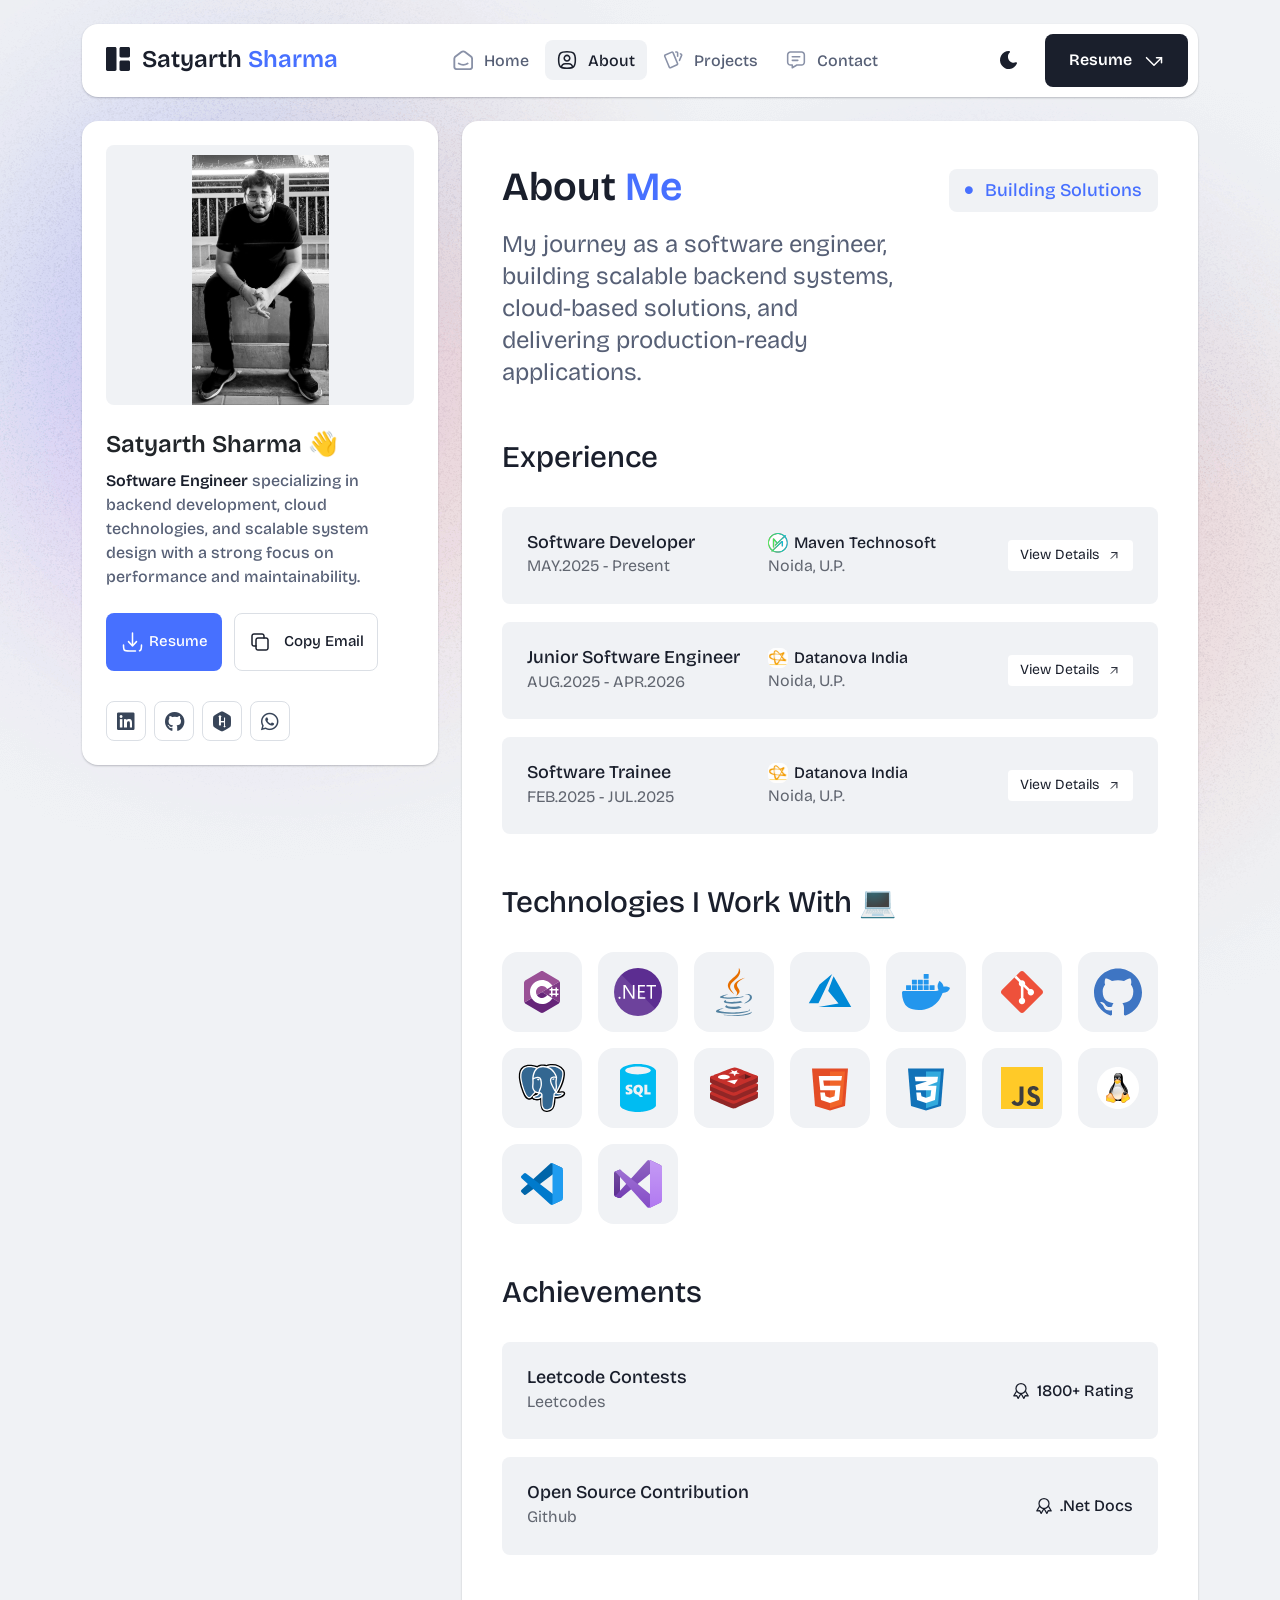
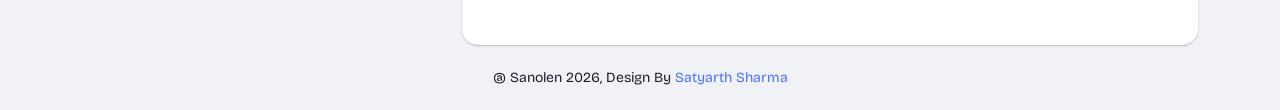
==== commit 838e2921: "fixed the project related changes" ====
--- a/about.html
+++ b/about.html
@@ -55,7 +55,7 @@
               </div>
               <ul class="navbar-info mx-auto">
                 <li class="nav-item">
-                  <a class="nav-link active" aria-current="page" href="index.html">
+                  <a class="nav-link" aria-current="page" href="index.html">
                     <svg class="nav-icon" viewBox="0 0 15 15" fill="none" xmlns="http://www.w3.org/2000/svg">
                       <path
                         d="M13.475 4.92481L9.03083 1.46814C8.64082 1.16473 8.1608 1 7.66667 1C7.17254 1 6.69251 1.16473 6.3025 1.46814L1.8575 4.92481C1.59037 5.13254 1.37424 5.39858 1.22563 5.7026C1.07701 6.00662 0.99984 6.34058 1 6.67897V12.679C1 13.121 1.17559 13.5449 1.48816 13.8575C1.80072 14.17 2.22464 14.3456 2.66667 14.3456H12.6667C13.1087 14.3456 13.5326 14.17 13.8452 13.8575C14.1577 13.5449 14.3333 13.121 14.3333 12.679V6.67897C14.3333 5.99314 14.0167 5.34564 13.475 4.92481Z"
@@ -67,7 +67,7 @@
                   </a>
                 </li>
                 <li class="nav-item">
-                  <a class="nav-link" href="about.html">
+                  <a class="nav-link active" href="about.html">
                     <svg class="nav-icon" viewBox="0 0 18 18" fill="none" xmlns="http://www.w3.org/2000/svg">
                       <path
                         d="M9 9.8335C9.66304 9.8335 10.2989 9.5701 10.7678 9.10126C11.2366 8.63242 11.5 7.99654 11.5 7.3335C11.5 6.67045 11.2366 6.03457 10.7678 5.56573C10.2989 5.09689 9.66304 4.8335 9 4.8335C8.33696 4.8335 7.70107 5.09689 7.23223 5.56573C6.76339 6.03457 6.5 6.67045 6.5 7.3335C6.5 7.99654 6.76339 8.63242 7.23223 9.10126C7.70107 9.5701 8.33696 9.8335 9 9.8335Z"
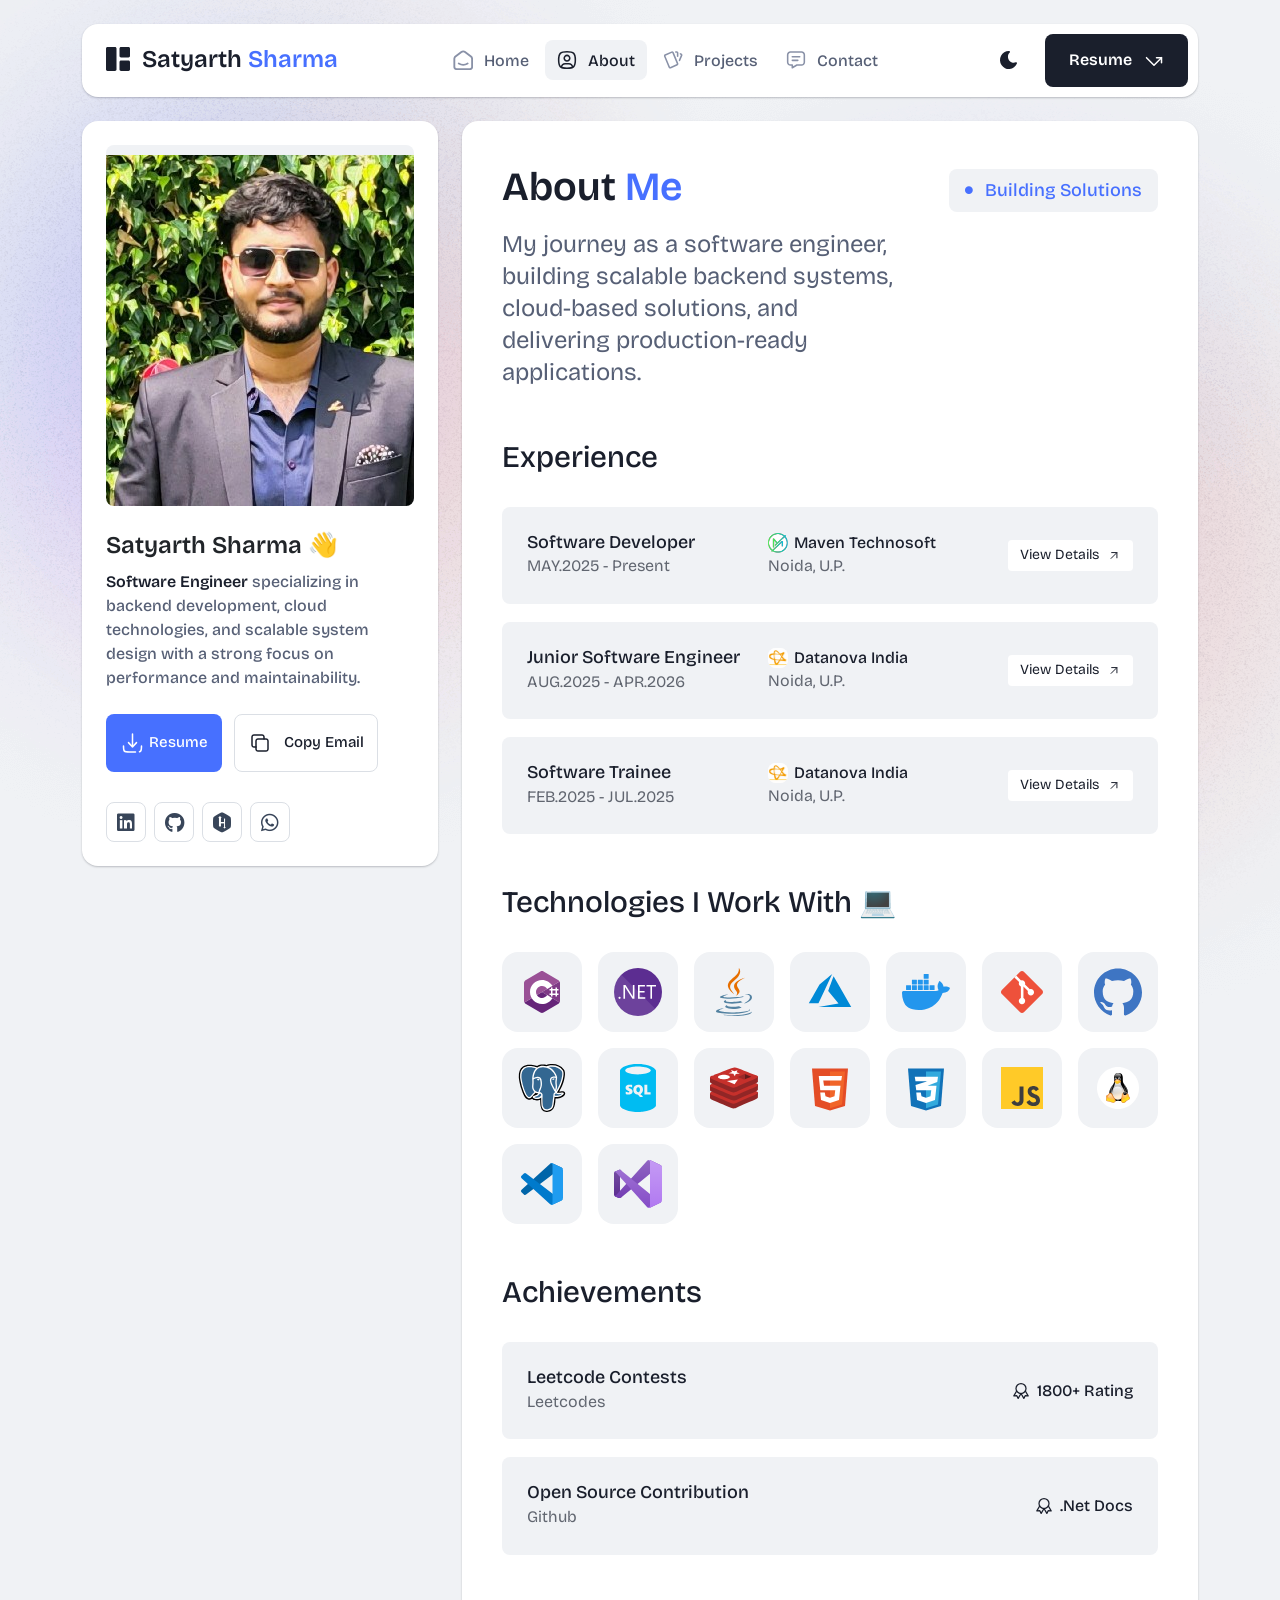
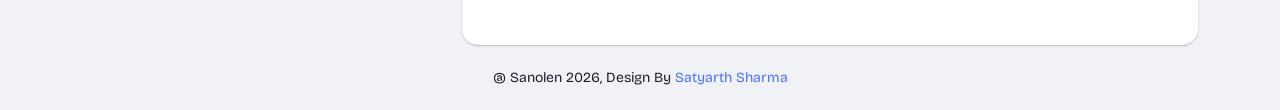
==== commit f32a6983: "added the cuirrent resume" ====
--- a/about.html
+++ b/about.html
@@ -157,7 +157,7 @@
                     <small class="theme-text d-block d-xl-none">Change appearance</small>
                   </span>
                 </button>
-                <a href="https://satyarth.sanolen.com/Satyarth.pdf" target="_blank" class="lets-talk-btn">
+                <a href="resume.html" target="_blank" class="lets-talk-btn">
                   Resume
                   <svg class="icon" width="20" height="20" viewBox="0 0 20 20" fill="none"
                     xmlns="http://www.w3.org/2000/svg">
@@ -180,6 +180,7 @@
       </nav>
     </header>
     <!-- header part end -->
+
     <!-- main area part start -->
     <main>
 
@@ -201,7 +202,7 @@
                     <div class="common-button-groups">
 
                       <a class="btn btn-call"
-                        href="https://satyarth.sanolen.com/Satyarth.pdf"
+                        href="resume.html"
                         target="_blank">
                         <svg width="25" height="24" viewBox="0 0 24 24" fill="none" xmlns="http://www.w3.org/2000/svg"><g id="SVGRepo_bgCarrier" stroke-width="0"></g><g id="SVGRepo_tracerCarrier" stroke-linecap="round" stroke-linejoin="round"></g><g id="SVGRepo_iconCarrier"> <path d="M12 3V16M12 16L16 11.625M12 16L8 11.625" stroke="#ffffff" stroke-width="1.5" stroke-linecap="round" stroke-linejoin="round"></path> <path d="M15 21H9C6.17157 21 4.75736 21 3.87868 20.1213C3 19.2426 3 17.8284 3 15M21 15C21 17.8284 21 19.2426 20.1213 20.1213C19.8215 20.4211 19.4594 20.6186 19 20.7487" stroke="#ffffff" stroke-width="1.5" stroke-linecap="round" stroke-linejoin="round"></path> </g></svg>
                         Resume
--- a/assets/css/style.css
+++ b/assets/css/style.css
@@ -409,7 +409,7 @@
 	background-color: var(--white);
 	box-shadow: 0 1px 2px 0 rgba(26, 31, 44, 0.25);
 	border-radius: 16px;
-	height: 100%;
+
 }
 
 .card-body {
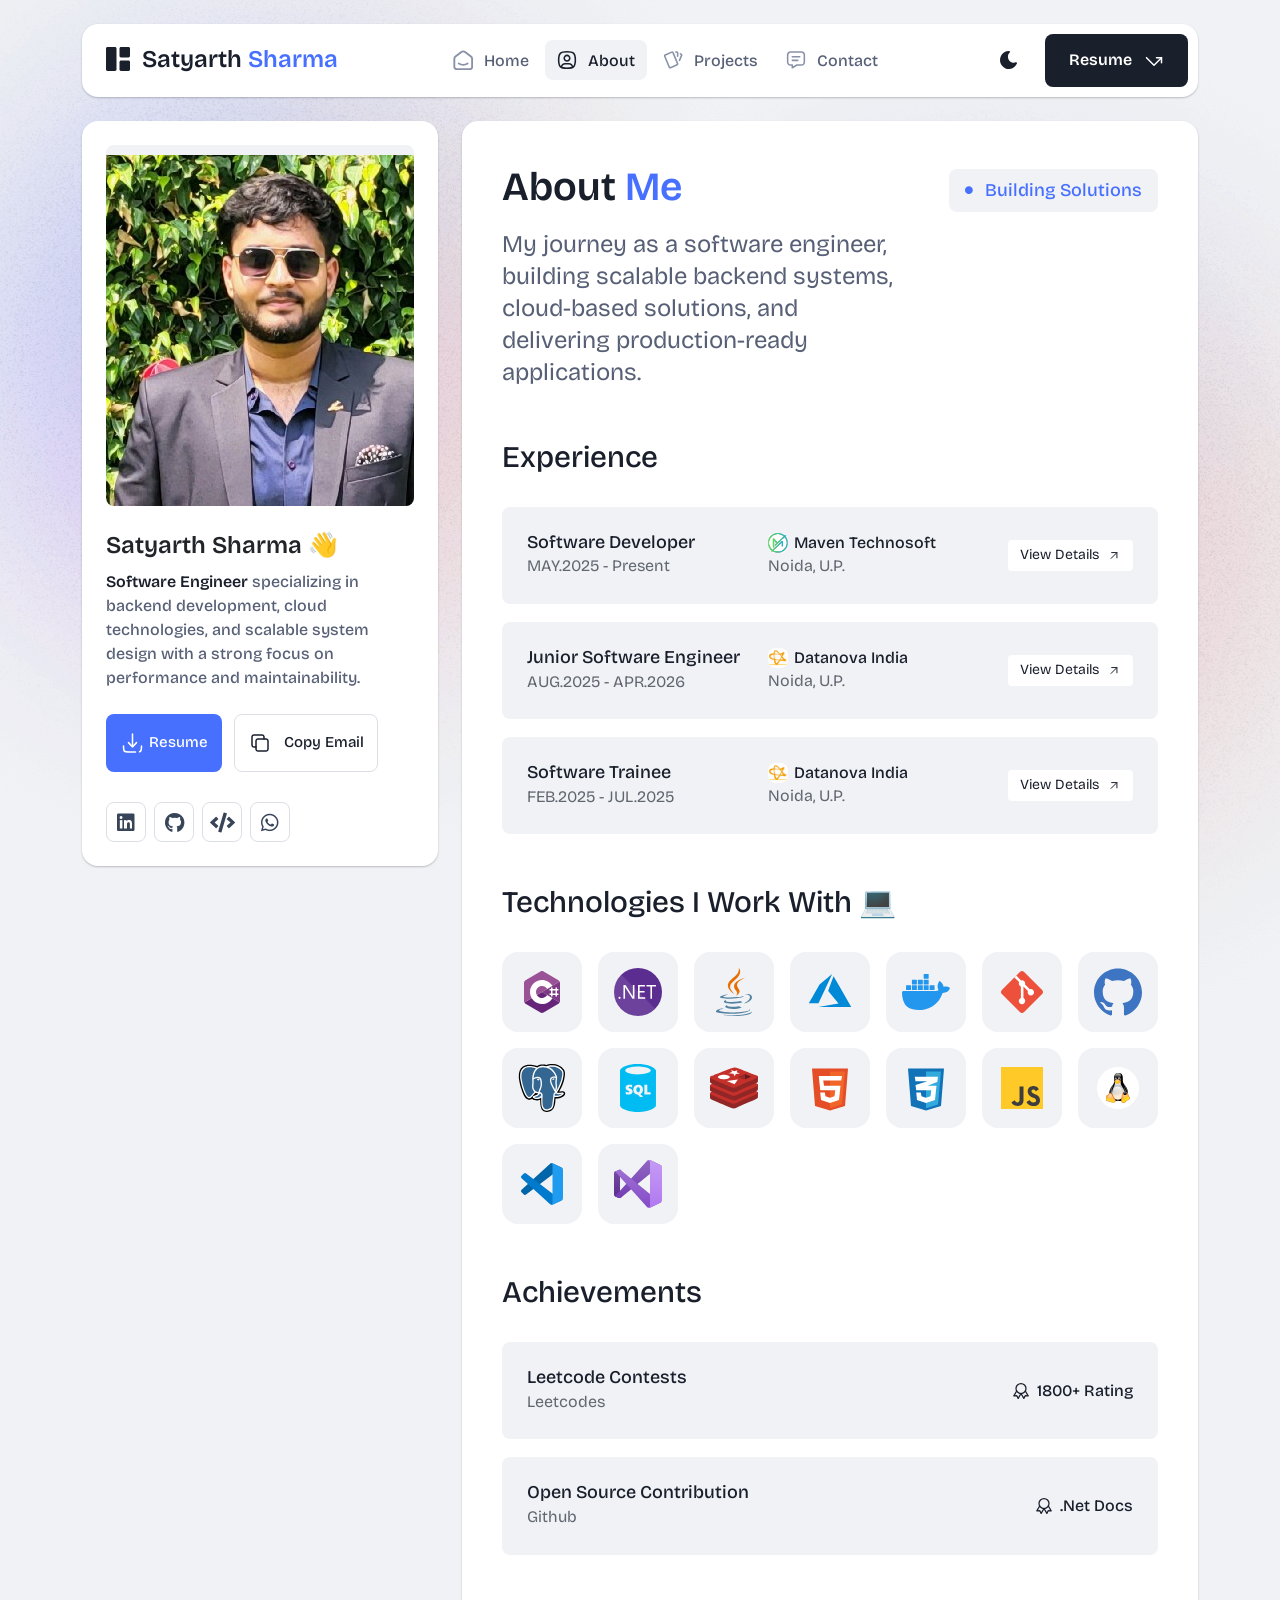
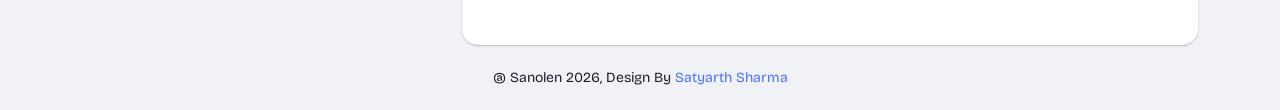
==== commit f500e23c: "change leetcode icon in about" ====
--- a/about.html
+++ b/about.html
@@ -225,8 +225,8 @@
                         <li><a href="https://www.linkedin.com/in/satyarth-sharma/" target="_blank"><i
                               class="fab fa-linkedin"></i></a></li>
                         <li><a href="https://github.com/shsat94" target="_blank"><i class="fab fa-github"></i></a></li>
-                        <li><a href="https://www.hackerrank.com/profile/shsat94" target="_blank"><i
-                              class="fab fa-hackerrank"></i></a></li>
+                        <li><a href="https://leetcode.com/u/veloci8raptor/" target="_blank"><i
+                              class="fas fa-code"></i></a></li>
                         <li><a
                             href="https://wa.me/918738090222?text=Hi%2C%20I%20found%20your%20portfolio.%20Let's%20connect!"
                             target="_blank"><i class="fab fa-whatsapp"></i></a></li>
@@ -606,4 +606,4 @@
 </body>
 
 
-</html>+</html>
